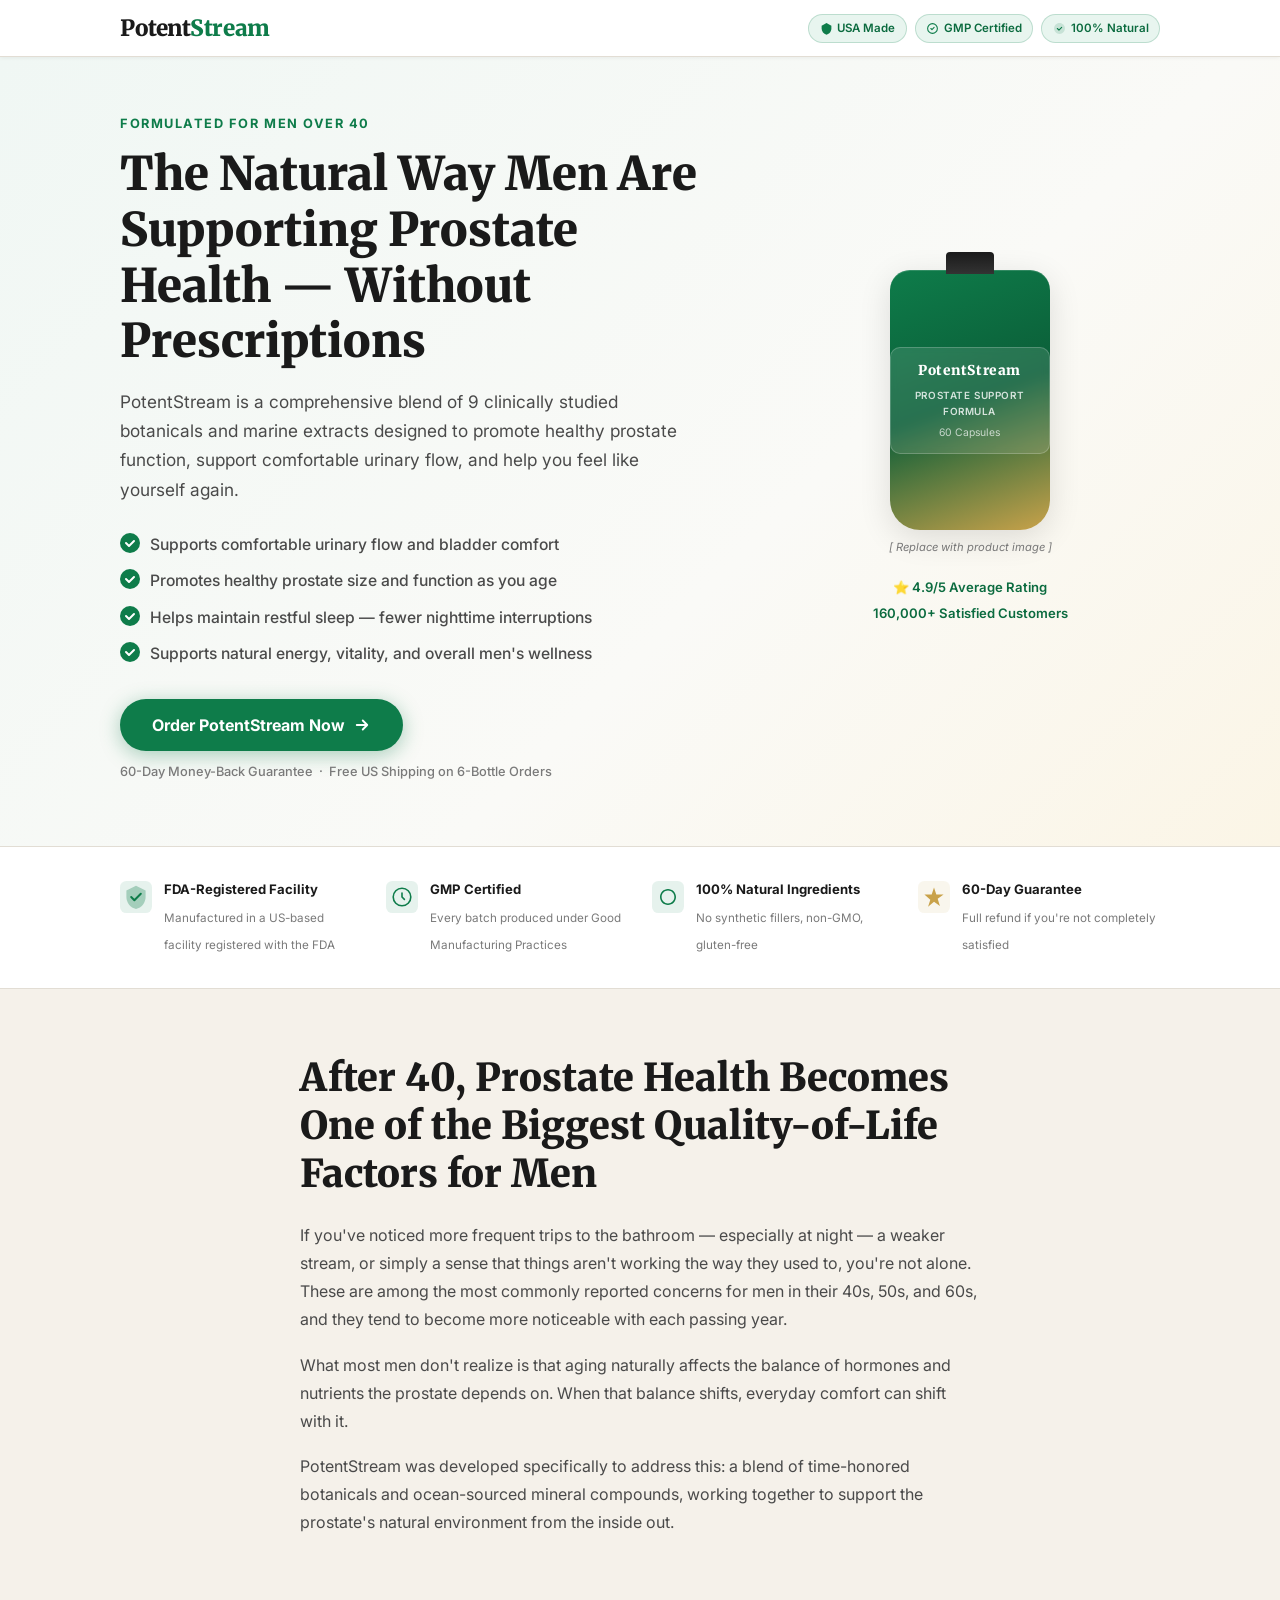
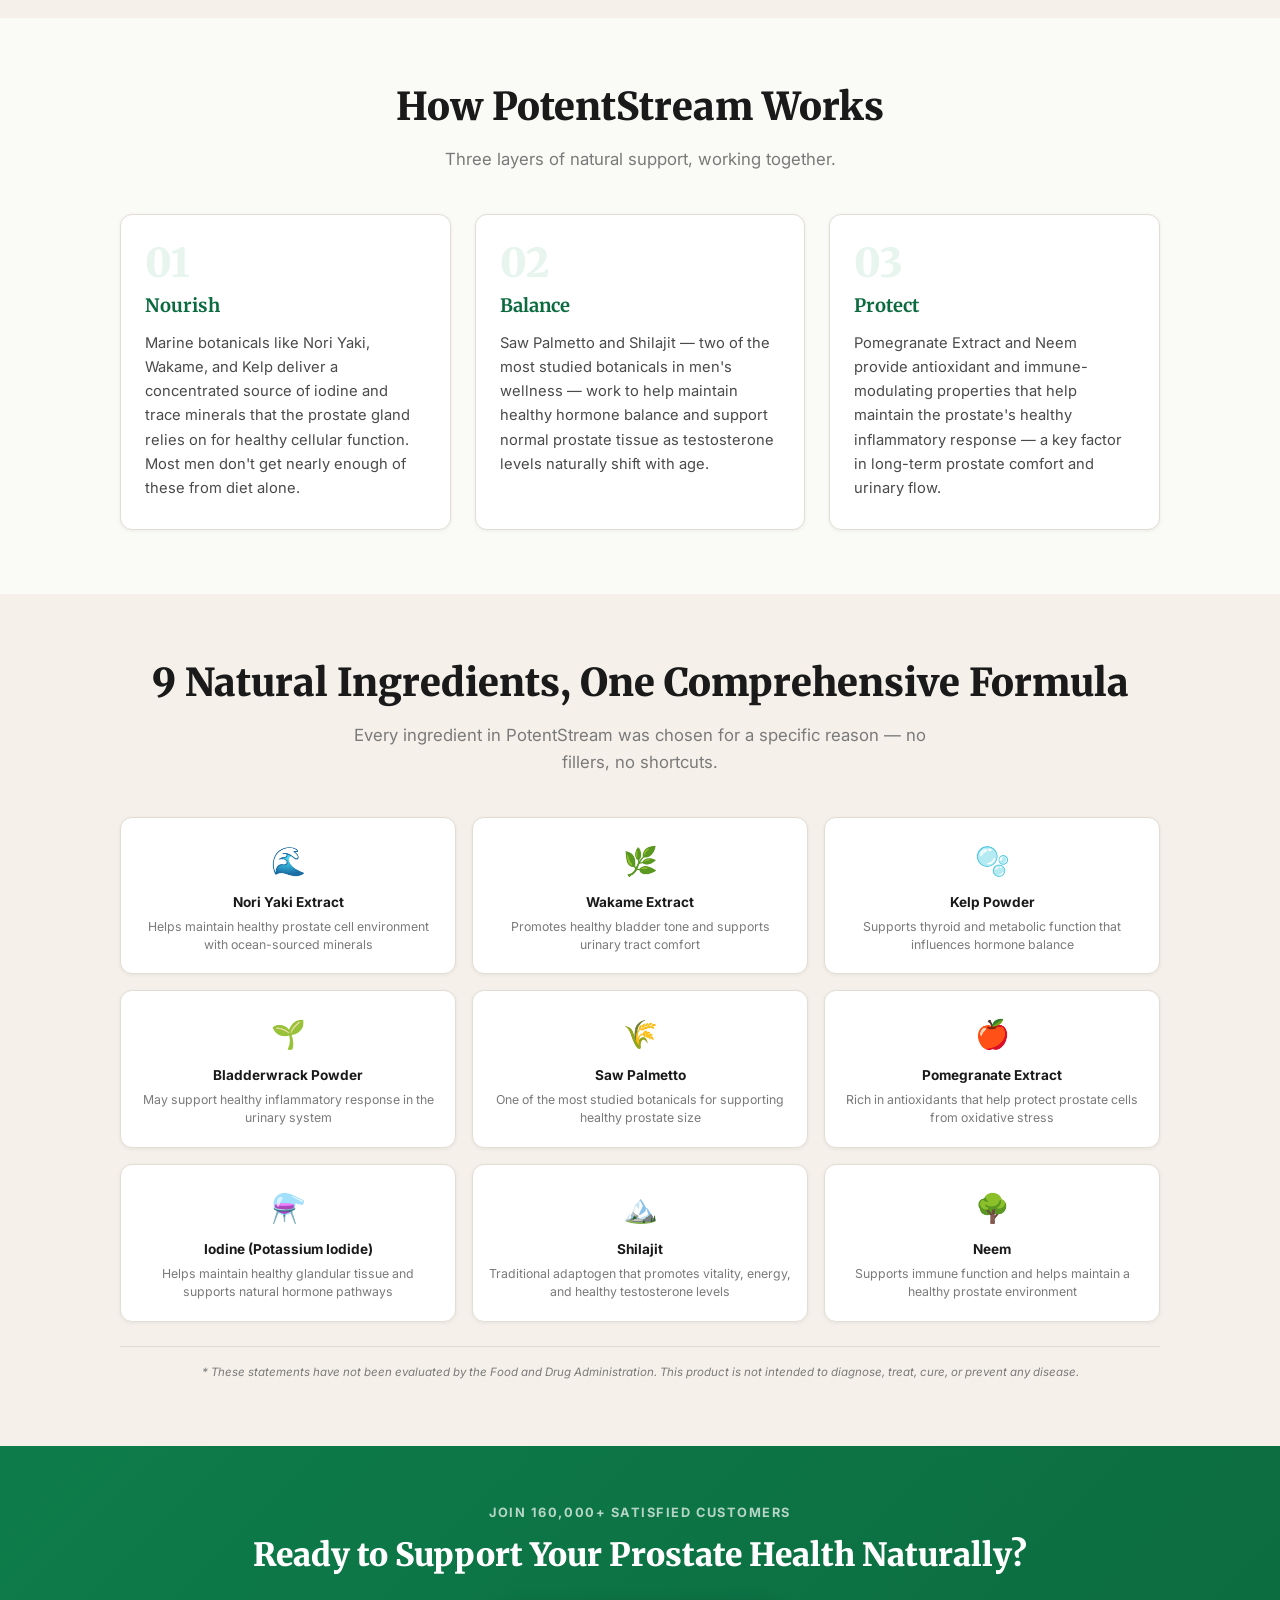
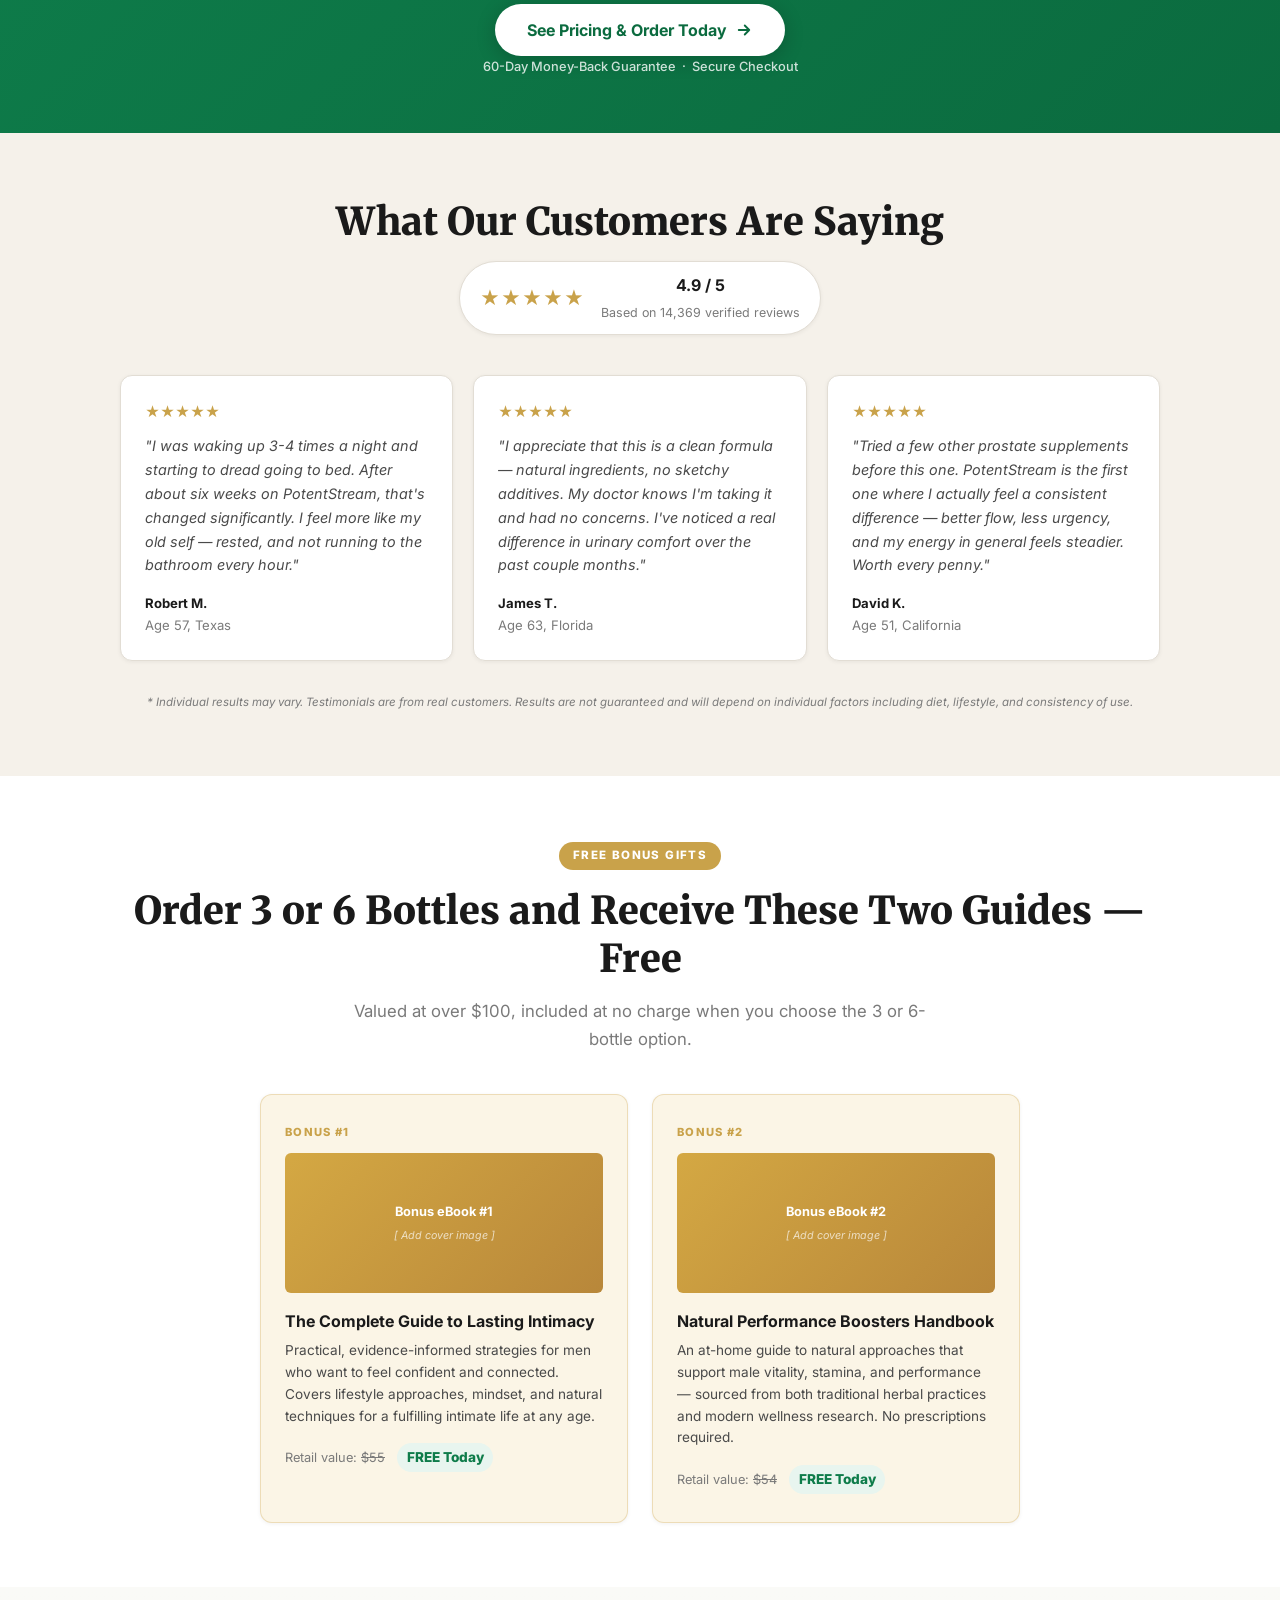
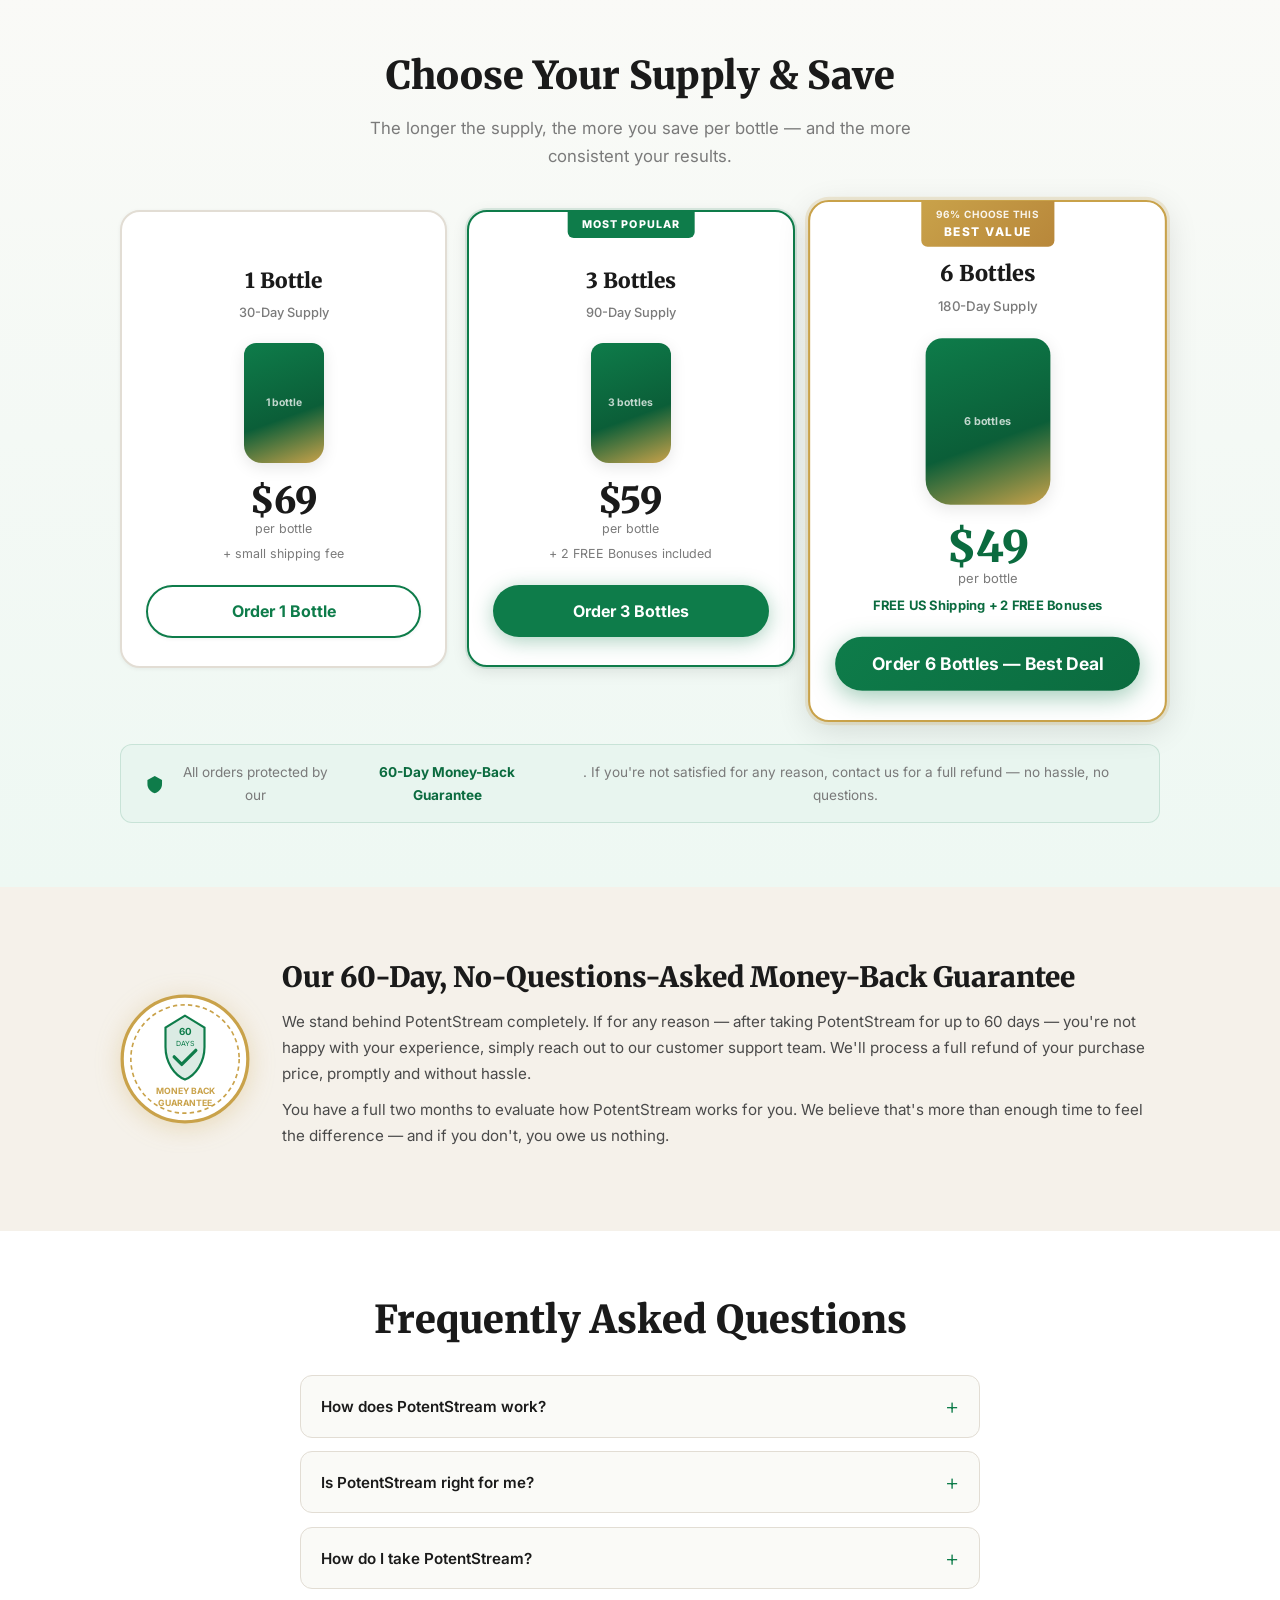
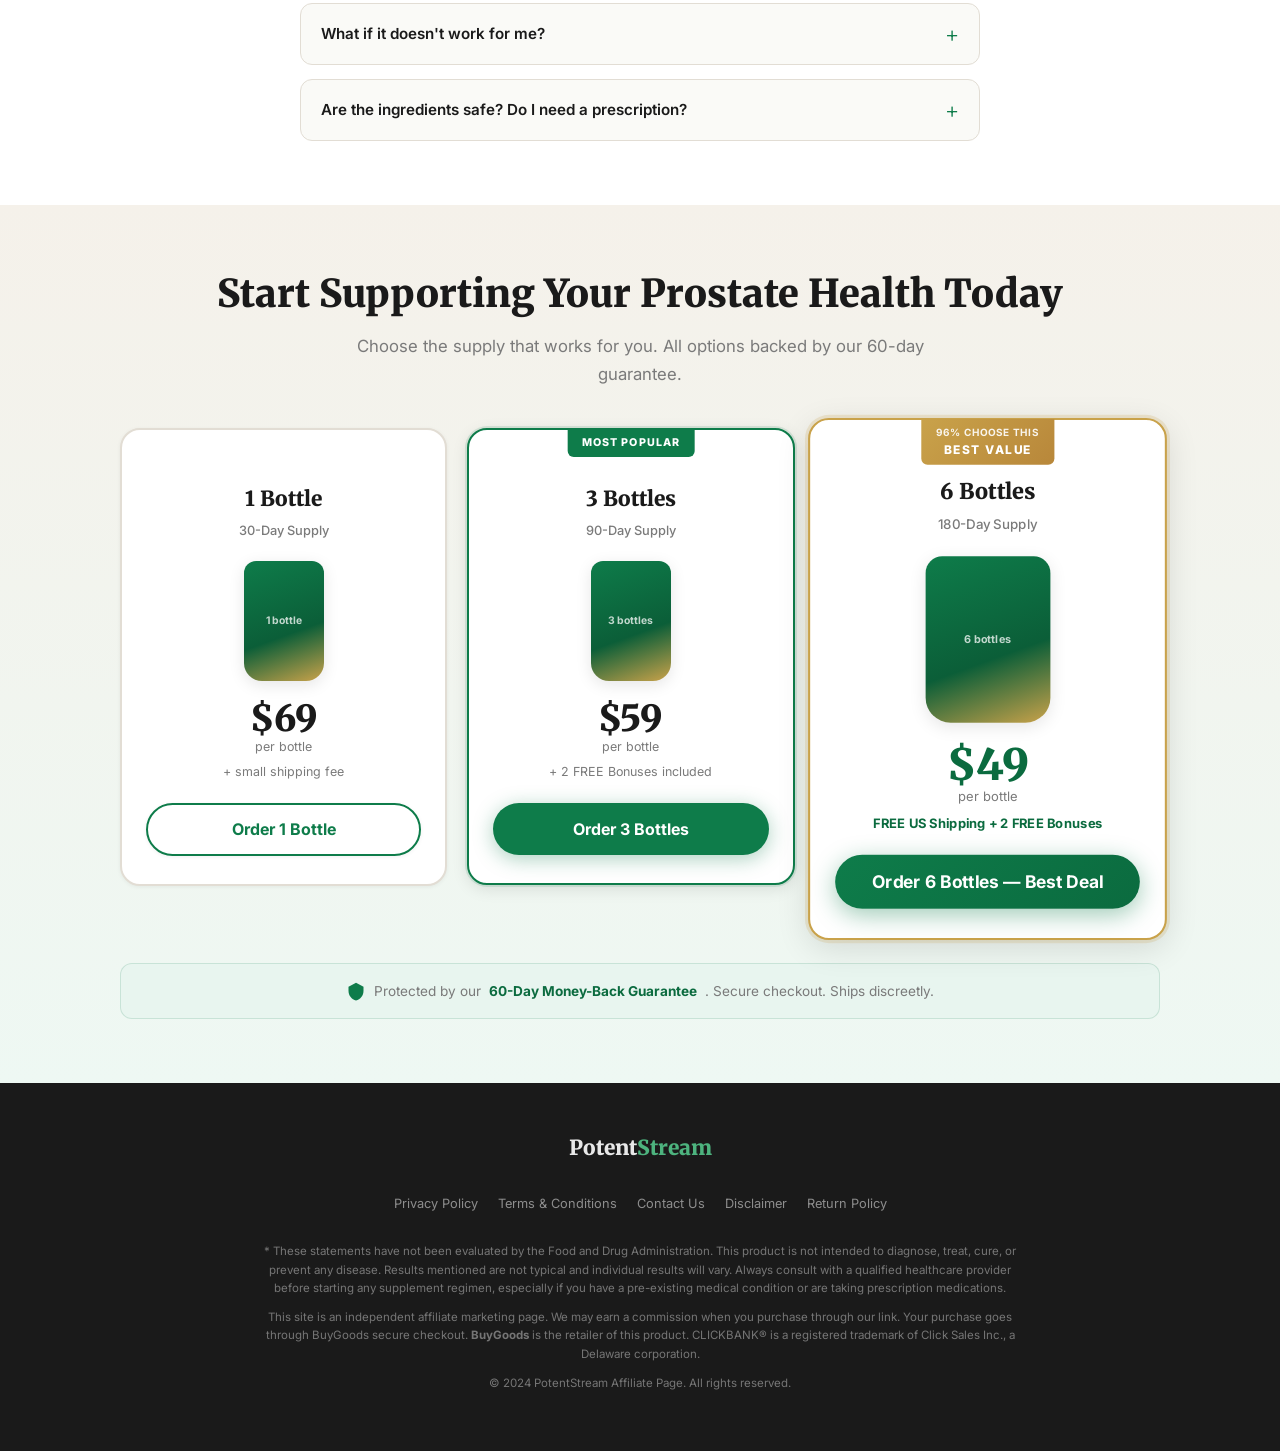
==== index.html @ 9277aee0 "feat: initial sales page potent-stream Sales page for PotentStream (BuyGoods affiliate offer aff_id=" ====
<!DOCTYPE html>
<!--
  Oferta: PotentStream
  Tipo: Página de Vendas
  Rede: BuyGoods
  Tráfego: Google Search Ads
  Ângulo: Wellness/Natural — benefício + prova, tom premium/editorial
  Idioma: EN-US
  Mercado: USA
-->
<html lang="en">
<head>
  <meta charset="UTF-8" />
  <meta name="viewport" content="width=device-width, initial-scale=1.0" />
  <meta name="description" content="PotentStream — A comprehensive blend of 9 natural ingredients formulated to support prostate health and urinary comfort in men over 40." />
  <title>PotentStream | Natural Prostate Support for Men Over 40</title>

  <!-- GTM/GA placeholder -->
  <!-- <script async src="https://www.googletagmanager.com/gtag/js?id=G-XXXXXXXXXX"></script> -->
  <!-- GTM snippet goes here -->

  <link rel="preconnect" href="https://fonts.googleapis.com" />
  <link rel="preconnect" href="https://fonts.gstatic.com" crossorigin />
  <link href="https://fonts.googleapis.com/css2?family=Inter:wght@400;500;600;700&family=Merriweather:ital,wght@0,700;0,900;1,400&display=swap" rel="stylesheet" />
  <link rel="stylesheet" href="style.css" />
</head>
<body>

  <!-- ===================== HEADER ===================== -->
  <header class="site-header" role="banner">
    <div class="container header-inner">
      <div class="logo" aria-label="PotentStream">
        <span class="logo-potent">Potent</span><span class="logo-stream">Stream</span>
      </div>
      <div class="header-badges">
        <span class="badge-pill">
          <svg width="13" height="13" viewBox="0 0 24 24" fill="none" aria-hidden="true"><path d="M12 2L3 7v5c0 5.25 3.75 10.15 9 11.35C17.25 22.15 21 17.25 21 12V7L12 2z" fill="#0E7C4A"/></svg>
          USA Made
        </span>
        <span class="badge-pill">
          <svg width="13" height="13" viewBox="0 0 24 24" fill="none" aria-hidden="true"><path d="M9 12l2 2 4-4M21 12c0 4.97-4.03 9-9 9s-9-4.03-9-9 4.03-9 9-9 9 4.03 9 9z" stroke="#0E7C4A" stroke-width="2" stroke-linecap="round" stroke-linejoin="round"/></svg>
          GMP Certified
        </span>
        <span class="badge-pill">
          <svg width="13" height="13" viewBox="0 0 24 24" fill="none" aria-hidden="true"><path d="M12 22c5.52 0 10-4.48 10-10S17.52 2 12 2 2 6.48 2 12s4.48 10 10 10z" fill="#0E7C4A" opacity=".15"/><path d="M8 12l3 3 5-5" stroke="#0E7C4A" stroke-width="2" stroke-linecap="round" stroke-linejoin="round"/></svg>
          100% Natural
        </span>
      </div>
    </div>
  </header>

  <main>

    <!-- ===================== HERO ===================== -->
    <section class="hero" aria-labelledby="hero-headline">
      <div class="container hero-inner">
        <div class="hero-content">
          <p class="hero-eyebrow">Formulated for men over 40</p>
          <h1 id="hero-headline" class="hero-headline">
            The Natural Way Men Are Supporting Prostate Health &mdash; Without Prescriptions
          </h1>
          <p class="hero-subhead">
            PotentStream is a comprehensive blend of 9 clinically studied botanicals and marine extracts designed to promote healthy prostate function, support comfortable urinary flow, and help you feel like yourself again.
          </p>
          <ul class="hero-bullets" aria-label="Key benefits">
            <li>
              <svg class="check-icon" viewBox="0 0 20 20" fill="none" aria-hidden="true"><circle cx="10" cy="10" r="10" fill="#0E7C4A"/><path d="M6 10l3 3 5-5" stroke="#fff" stroke-width="2" stroke-linecap="round" stroke-linejoin="round"/></svg>
              Supports comfortable urinary flow and bladder comfort
            </li>
            <li>
              <svg class="check-icon" viewBox="0 0 20 20" fill="none" aria-hidden="true"><circle cx="10" cy="10" r="10" fill="#0E7C4A"/><path d="M6 10l3 3 5-5" stroke="#fff" stroke-width="2" stroke-linecap="round" stroke-linejoin="round"/></svg>
              Promotes healthy prostate size and function as you age
            </li>
            <li>
              <svg class="check-icon" viewBox="0 0 20 20" fill="none" aria-hidden="true"><circle cx="10" cy="10" r="10" fill="#0E7C4A"/><path d="M6 10l3 3 5-5" stroke="#fff" stroke-width="2" stroke-linecap="round" stroke-linejoin="round"/></svg>
              Helps maintain restful sleep — fewer nighttime interruptions
            </li>
            <li>
              <svg class="check-icon" viewBox="0 0 20 20" fill="none" aria-hidden="true"><circle cx="10" cy="10" r="10" fill="#0E7C4A"/><path d="M6 10l3 3 5-5" stroke="#fff" stroke-width="2" stroke-linecap="round" stroke-linejoin="round"/></svg>
              Supports natural energy, vitality, and overall men's wellness
            </li>
          </ul>
          <div class="hero-cta-group">
            <button class="btn-primary cta-btn" aria-label="Order PotentStream now">
              Order PotentStream Now
              <svg width="18" height="18" viewBox="0 0 24 24" fill="none" aria-hidden="true"><path d="M5 12h14M13 6l6 6-6 6" stroke="currentColor" stroke-width="2.5" stroke-linecap="round" stroke-linejoin="round"/></svg>
            </button>
            <p class="cta-subtext">60-Day Money-Back Guarantee &nbsp;·&nbsp; Free US Shipping on 6-Bottle Orders</p>
          </div>
        </div>

        <div class="hero-visual" aria-label="PotentStream product bottle">
          <!--
            KARINA: Substitua este placeholder pelo PNG/WebP do frasco oficial do PotentStream.
            Tamanho ideal: 600x700px ou 2:1 ratio portrait. Fundo transparente preferível.
            Elemento: <img src="bottle.png" alt="PotentStream bottle" class="bottle-img" />
          -->
          <div class="bottle-placeholder" aria-hidden="true">
            <div class="bottle-shape">
              <div class="bottle-label">
                <span class="bottle-brand">PotentStream</span>
                <span class="bottle-sub">Prostate Support Formula</span>
                <span class="bottle-count">60 Capsules</span>
              </div>
            </div>
            <p class="placeholder-note">[ Replace with product image ]</p>
          </div>
          <div class="hero-trust-strip">
            <span>&#11088; 4.9/5 Average Rating</span>
            <span>160,000+ Satisfied Customers</span>
          </div>
        </div>
      </div>
    </section>

    <!-- ===================== TRUST BADGES BAR ===================== -->
    <section class="trust-bar" aria-label="Quality certifications">
      <div class="container trust-bar-inner">
        <div class="trust-item">
          <svg width="32" height="32" viewBox="0 0 40 40" fill="none" aria-hidden="true"><rect width="40" height="40" rx="8" fill="#0E7C4A" opacity=".1"/><path d="M20 6L8 12v8c0 7 5 13.5 12 15 7-1.5 12-8 12-15v-8L20 6z" fill="#0E7C4A" opacity=".3"/><path d="M14 20l4 4 8-8" stroke="#0E7C4A" stroke-width="2.5" stroke-linecap="round" stroke-linejoin="round"/></svg>
          <div>
            <strong>FDA-Registered Facility</strong>
            <span>Manufactured in a US-based facility registered with the FDA</span>
          </div>
        </div>
        <div class="trust-item">
          <svg width="32" height="32" viewBox="0 0 40 40" fill="none" aria-hidden="true"><rect width="40" height="40" rx="8" fill="#0E7C4A" opacity=".1"/><circle cx="20" cy="20" r="11" stroke="#0E7C4A" stroke-width="2"/><path d="M20 15v5l3 3" stroke="#0E7C4A" stroke-width="2" stroke-linecap="round"/></svg>
          <div>
            <strong>GMP Certified</strong>
            <span>Every batch produced under Good Manufacturing Practices</span>
          </div>
        </div>
        <div class="trust-item">
          <svg width="32" height="32" viewBox="0 0 40 40" fill="none" aria-hidden="true"><rect width="40" height="40" rx="8" fill="#0E7C4A" opacity=".1"/><path d="M20 10c-5.52 0-10 4.48-10 10s4.48 10 10 10 10-4.48 10-10-4.48-10-10-10zm0 18c-4.41 0-8-3.59-8-8s3.59-8 8-8 8 3.59 8 8-3.59 8-8 8z" fill="#0E7C4A"/></svg>
          <div>
            <strong>100% Natural Ingredients</strong>
            <span>No synthetic fillers, non-GMO, gluten-free</span>
          </div>
        </div>
        <div class="trust-item">
          <svg width="32" height="32" viewBox="0 0 40 40" fill="none" aria-hidden="true"><rect width="40" height="40" rx="8" fill="#C9A24A" opacity=".1"/><path d="M20 8l2.9 8.9H32l-7.4 5.4 2.8 8.9L20 26l-7.4 6.2 2.8-8.9L8 16.9h9.1L20 8z" fill="#C9A24A"/></svg>
          <div>
            <strong>60-Day Guarantee</strong>
            <span>Full refund if you're not completely satisfied</span>
          </div>
        </div>
      </div>
    </section>

    <!-- ===================== PROBLEM / HOOK ===================== -->
    <section class="section-problem section-alt" aria-labelledby="problem-heading">
      <div class="container content-narrow">
        <h2 id="problem-heading" class="section-headline">
          After 40, Prostate Health Becomes<br />One of the Biggest Quality-of-Life Factors for Men
        </h2>
        <p class="section-body">
          If you've noticed more frequent trips to the bathroom — especially at night — a weaker stream, or simply a sense that things aren't working the way they used to, you're not alone. These are among the most commonly reported concerns for men in their 40s, 50s, and 60s, and they tend to become more noticeable with each passing year.
        </p>
        <p class="section-body">
          What most men don't realize is that aging naturally affects the balance of hormones and nutrients the prostate depends on. When that balance shifts, everyday comfort can shift with it.
        </p>
        <p class="section-body">
          PotentStream was developed specifically to address this: a blend of time-honored botanicals and ocean-sourced mineral compounds, working together to support the prostate's natural environment from the inside out.
        </p>
      </div>
    </section>

    <!-- ===================== HOW IT WORKS ===================== -->
    <section class="section-how" aria-labelledby="how-heading">
      <div class="container">
        <h2 id="how-heading" class="section-headline text-center">How PotentStream Works</h2>
        <p class="section-subhead text-center">Three layers of natural support, working together.</p>
        <div class="steps-grid">
          <div class="step-card">
            <div class="step-number" aria-hidden="true">01</div>
            <h3 class="step-title">Nourish</h3>
            <p class="step-body">Marine botanicals like Nori Yaki, Wakame, and Kelp deliver a concentrated source of iodine and trace minerals that the prostate gland relies on for healthy cellular function. Most men don't get nearly enough of these from diet alone.</p>
          </div>
          <div class="step-card">
            <div class="step-number" aria-hidden="true">02</div>
            <h3 class="step-title">Balance</h3>
            <p class="step-body">Saw Palmetto and Shilajit — two of the most studied botanicals in men's wellness — work to help maintain healthy hormone balance and support normal prostate tissue as testosterone levels naturally shift with age.</p>
          </div>
          <div class="step-card">
            <div class="step-number" aria-hidden="true">03</div>
            <h3 class="step-title">Protect</h3>
            <p class="step-body">Pomegranate Extract and Neem provide antioxidant and immune-modulating properties that help maintain the prostate's healthy inflammatory response — a key factor in long-term prostate comfort and urinary flow.</p>
          </div>
        </div>
      </div>
    </section>

    <!-- ===================== INGREDIENTS ===================== -->
    <section class="section-ingredients section-alt" aria-labelledby="ingredients-heading">
      <div class="container">
        <h2 id="ingredients-heading" class="section-headline text-center">9 Natural Ingredients, One Comprehensive Formula</h2>
        <p class="section-subhead text-center">Every ingredient in PotentStream was chosen for a specific reason — no fillers, no shortcuts.</p>
        <div class="ingredients-grid">

          <article class="ingredient-card">
            <div class="ingredient-icon" aria-hidden="true">🌊</div>
            <h3 class="ingredient-name">Nori Yaki Extract</h3>
            <p class="ingredient-benefit">Helps maintain healthy prostate cell environment with ocean-sourced minerals</p>
          </article>

          <article class="ingredient-card">
            <div class="ingredient-icon" aria-hidden="true">🌿</div>
            <h3 class="ingredient-name">Wakame Extract</h3>
            <p class="ingredient-benefit">Promotes healthy bladder tone and supports urinary tract comfort</p>
          </article>

          <article class="ingredient-card">
            <div class="ingredient-icon" aria-hidden="true">🫧</div>
            <h3 class="ingredient-name">Kelp Powder</h3>
            <p class="ingredient-benefit">Supports thyroid and metabolic function that influences hormone balance</p>
          </article>

          <article class="ingredient-card">
            <div class="ingredient-icon" aria-hidden="true">🌱</div>
            <h3 class="ingredient-name">Bladderwrack Powder</h3>
            <p class="ingredient-benefit">May support healthy inflammatory response in the urinary system</p>
          </article>

          <article class="ingredient-card">
            <div class="ingredient-icon" aria-hidden="true">🌾</div>
            <h3 class="ingredient-name">Saw Palmetto</h3>
            <p class="ingredient-benefit">One of the most studied botanicals for supporting healthy prostate size</p>
          </article>

          <article class="ingredient-card">
            <div class="ingredient-icon" aria-hidden="true">🍎</div>
            <h3 class="ingredient-name">Pomegranate Extract</h3>
            <p class="ingredient-benefit">Rich in antioxidants that help protect prostate cells from oxidative stress</p>
          </article>

          <article class="ingredient-card">
            <div class="ingredient-icon" aria-hidden="true">⚗️</div>
            <h3 class="ingredient-name">Iodine (Potassium Iodide)</h3>
            <p class="ingredient-benefit">Helps maintain healthy glandular tissue and supports natural hormone pathways</p>
          </article>

          <article class="ingredient-card">
            <div class="ingredient-icon" aria-hidden="true">🏔️</div>
            <h3 class="ingredient-name">Shilajit</h3>
            <p class="ingredient-benefit">Traditional adaptogen that promotes vitality, energy, and healthy testosterone levels</p>
          </article>

          <article class="ingredient-card">
            <div class="ingredient-icon" aria-hidden="true">🌳</div>
            <h3 class="ingredient-name">Neem</h3>
            <p class="ingredient-benefit">Supports immune function and helps maintain a healthy prostate environment</p>
          </article>

        </div>
        <p class="ingredients-note">
          * These statements have not been evaluated by the Food and Drug Administration. This product is not intended to diagnose, treat, cure, or prevent any disease.
        </p>
      </div>
    </section>

    <!-- ===================== MID-PAGE CTA ===================== -->
    <section class="section-midcta" aria-label="Order section">
      <div class="container text-center">
        <p class="midcta-eyebrow">Join 160,000+ satisfied customers</p>
        <h2 class="midcta-headline">Ready to Support Your Prostate Health Naturally?</h2>
        <button class="btn-primary cta-btn" aria-label="See pricing options">
          See Pricing &amp; Order Today
          <svg width="18" height="18" viewBox="0 0 24 24" fill="none" aria-hidden="true"><path d="M5 12h14M13 6l6 6-6 6" stroke="currentColor" stroke-width="2.5" stroke-linecap="round" stroke-linejoin="round"/></svg>
        </button>
        <p class="cta-subtext" style="color: rgba(255,255,255,0.8);">60-Day Money-Back Guarantee &nbsp;·&nbsp; Secure Checkout</p>
      </div>
    </section>

    <!-- ===================== SOCIAL PROOF ===================== -->
    <section class="section-proof section-alt" aria-labelledby="proof-heading">
      <div class="container">
        <div class="proof-header">
          <h2 id="proof-heading" class="section-headline text-center">What Our Customers Are Saying</h2>
          <div class="review-summary" aria-label="14,369 reviews, 4.9 out of 5 stars">
            <div class="stars" aria-hidden="true">&#9733;&#9733;&#9733;&#9733;&#9733;</div>
            <div class="review-numbers">
              <strong>4.9 / 5</strong>
              <span>Based on 14,369 verified reviews</span>
            </div>
          </div>
        </div>

        <div class="testimonials-grid">
          <blockquote class="testimonial-card">
            <div class="testimonial-stars" aria-label="5 stars" aria-hidden="true">&#9733;&#9733;&#9733;&#9733;&#9733;</div>
            <p class="testimonial-text">"I was waking up 3-4 times a night and starting to dread going to bed. After about six weeks on PotentStream, that's changed significantly. I feel more like my old self — rested, and not running to the bathroom every hour."</p>
            <footer class="testimonial-author">
              <strong>Robert M.</strong>
              <span>Age 57, Texas</span>
            </footer>
          </blockquote>

          <blockquote class="testimonial-card">
            <div class="testimonial-stars" aria-label="5 stars" aria-hidden="true">&#9733;&#9733;&#9733;&#9733;&#9733;</div>
            <p class="testimonial-text">"I appreciate that this is a clean formula — natural ingredients, no sketchy additives. My doctor knows I'm taking it and had no concerns. I've noticed a real difference in urinary comfort over the past couple months."</p>
            <footer class="testimonial-author">
              <strong>James T.</strong>
              <span>Age 63, Florida</span>
            </footer>
          </blockquote>

          <blockquote class="testimonial-card">
            <div class="testimonial-stars" aria-label="5 stars" aria-hidden="true">&#9733;&#9733;&#9733;&#9733;&#9733;</div>
            <p class="testimonial-text">"Tried a few other prostate supplements before this one. PotentStream is the first one where I actually feel a consistent difference — better flow, less urgency, and my energy in general feels steadier. Worth every penny."</p>
            <footer class="testimonial-author">
              <strong>David K.</strong>
              <span>Age 51, California</span>
            </footer>
          </blockquote>
        </div>

        <p class="testimonial-disclaimer">* Individual results may vary. Testimonials are from real customers. Results are not guaranteed and will depend on individual factors including diet, lifestyle, and consistency of use.</p>
      </div>
    </section>

    <!-- ===================== BONUSES ===================== -->
    <section class="section-bonuses" aria-labelledby="bonuses-heading">
      <div class="container">
        <div class="bonuses-badge" aria-hidden="true">FREE BONUS GIFTS</div>
        <h2 id="bonuses-heading" class="section-headline text-center">Order 3 or 6 Bottles and Receive These Two Guides — Free</h2>
        <p class="section-subhead text-center">Valued at over $100, included at no charge when you choose the 3 or 6-bottle option.</p>
        <div class="bonuses-grid">
          <div class="bonus-card">
            <div class="bonus-number" aria-hidden="true">BONUS #1</div>
            <!--
              KARINA: Substitua pelo cover real do bonus 1.
              <img src="bonus1-cover.png" alt="The Complete Guide to Lasting Intimacy book cover" class="bonus-cover" />
            -->
            <div class="bonus-cover-placeholder" aria-hidden="true">
              <span>Bonus eBook #1</span>
              <small>[ Add cover image ]</small>
            </div>
            <h3 class="bonus-title">The Complete Guide to Lasting Intimacy</h3>
            <p class="bonus-desc">Practical, evidence-informed strategies for men who want to feel confident and connected. Covers lifestyle approaches, mindset, and natural techniques for a fulfilling intimate life at any age.</p>
            <div class="bonus-value">
              <span class="bonus-retail">Retail value: <s>$55</s></span>
              <span class="bonus-free">FREE Today</span>
            </div>
          </div>
          <div class="bonus-card">
            <div class="bonus-number" aria-hidden="true">BONUS #2</div>
            <!--
              KARINA: Substitua pelo cover real do bonus 2.
              <img src="bonus2-cover.png" alt="Natural Performance Boosters Handbook book cover" class="bonus-cover" />
            -->
            <div class="bonus-cover-placeholder" aria-hidden="true">
              <span>Bonus eBook #2</span>
              <small>[ Add cover image ]</small>
            </div>
            <h3 class="bonus-title">Natural Performance Boosters Handbook</h3>
            <p class="bonus-desc">An at-home guide to natural approaches that support male vitality, stamina, and performance — sourced from both traditional herbal practices and modern wellness research. No prescriptions required.</p>
            <div class="bonus-value">
              <span class="bonus-retail">Retail value: <s>$54</s></span>
              <span class="bonus-free">FREE Today</span>
            </div>
          </div>
        </div>
      </div>
    </section>

    <!-- ===================== PRICING ===================== -->
    <section class="section-pricing" id="pricing" aria-labelledby="pricing-heading">
      <div class="container">
        <h2 id="pricing-heading" class="section-headline text-center">Choose Your Supply &amp; Save</h2>
        <p class="section-subhead text-center">The longer the supply, the more you save per bottle — and the more consistent your results.</p>

        <div class="pricing-grid">

          <!-- 1 Bottle -->
          <div class="pricing-card">
            <div class="pricing-supply">1 Bottle</div>
            <div class="pricing-days">30-Day Supply</div>
            <div class="pricing-visual">
              <!--
                KARINA: Substitua pelo PNG do frasco.
                <img src="bottle-1.png" alt="One bottle of PotentStream" class="pricing-bottle-img" />
              -->
              <div class="pricing-bottle-placeholder" aria-hidden="true">
                <span>1 bottle</span>
              </div>
            </div>
            <div class="pricing-amount">
              <span class="price-each">$69</span>
              <span class="price-label">per bottle</span>
            </div>
            <p class="price-note">+ small shipping fee</p>
            <button class="btn-secondary cta-btn" aria-label="Order 1 bottle of PotentStream for $69">Order 1 Bottle</button>
          </div>

          <!-- 3 Bottles — MOST POPULAR -->
          <div class="pricing-card pricing-popular">
            <div class="popular-badge" aria-label="Most popular option">MOST POPULAR</div>
            <div class="pricing-supply">3 Bottles</div>
            <div class="pricing-days">90-Day Supply</div>
            <div class="pricing-visual">
              <!--
                KARINA: Substitua pelo PNG de 3 frascos.
                <img src="bottle-3.png" alt="Three bottles of PotentStream" class="pricing-bottle-img" />
              -->
              <div class="pricing-bottle-placeholder" aria-hidden="true">
                <span>3 bottles</span>
              </div>
            </div>
            <div class="pricing-amount">
              <span class="price-each">$59</span>
              <span class="price-label">per bottle</span>
            </div>
            <p class="price-note">+ 2 FREE Bonuses included</p>
            <button class="btn-primary cta-btn" aria-label="Order 3 bottles of PotentStream at $59 each">Order 3 Bottles</button>
          </div>

          <!-- 6 Bottles — BEST VALUE -->
          <div class="pricing-card pricing-best">
            <div class="best-badge" aria-label="Best value option, 96% of customers choose this">
              <span class="best-badge-top">96% CHOOSE THIS</span>
              <span class="best-badge-main">BEST VALUE</span>
            </div>
            <div class="pricing-supply">6 Bottles</div>
            <div class="pricing-days">180-Day Supply</div>
            <div class="pricing-visual">
              <!--
                KARINA: Substitua pelo PNG de 6 frascos.
                <img src="bottle-6.png" alt="Six bottles of PotentStream" class="pricing-bottle-img" />
              -->
              <div class="pricing-bottle-placeholder pricing-bottle-lg" aria-hidden="true">
                <span>6 bottles</span>
              </div>
            </div>
            <div class="pricing-amount">
              <span class="price-each">$49</span>
              <span class="price-label">per bottle</span>
            </div>
            <p class="price-note price-note-highlight">FREE US Shipping + 2 FREE Bonuses</p>
            <button class="btn-primary btn-best cta-btn" aria-label="Order 6 bottles of PotentStream at $49 each, best value with free shipping">Order 6 Bottles — Best Deal</button>
          </div>

        </div>

        <div class="pricing-guarantee-note">
          <svg width="20" height="20" viewBox="0 0 24 24" fill="none" aria-hidden="true"><path d="M12 2L3 7v5c0 5.25 3.75 10.15 9 11.35C17.25 22.15 21 17.25 21 12V7L12 2z" fill="#0E7C4A"/></svg>
          All orders protected by our <strong>60-Day Money-Back Guarantee</strong>. If you're not satisfied for any reason, contact us for a full refund — no hassle, no questions.
        </div>

      </div>
    </section>

    <!-- ===================== GUARANTEE ===================== -->
    <section class="section-guarantee section-alt" aria-labelledby="guarantee-heading">
      <div class="container guarantee-inner">
        <div class="guarantee-seal" aria-hidden="true">
          <svg viewBox="0 0 120 120" fill="none" xmlns="http://www.w3.org/2000/svg" aria-hidden="true" focusable="false">
            <circle cx="60" cy="60" r="58" stroke="#C9A24A" stroke-width="3" fill="white"/>
            <circle cx="60" cy="60" r="50" stroke="#C9A24A" stroke-width="1.5" stroke-dasharray="4 3" fill="none"/>
            <path d="M60 20L42 31v18c0 14 8 26 18 30 10-4 18-16 18-30V31L60 20z" fill="#0E7C4A" opacity=".15"/>
            <path d="M60 20L42 31v18c0 14 8 26 18 30 10-4 18-16 18-30V31L60 20z" stroke="#0E7C4A" stroke-width="2" fill="none"/>
            <path d="M50 58l7 7 13-13" stroke="#0E7C4A" stroke-width="3" stroke-linecap="round" stroke-linejoin="round"/>
            <text x="60" y="92" text-anchor="middle" font-family="Inter,sans-serif" font-size="8" font-weight="700" fill="#C9A24A">MONEY BACK</text>
            <text x="60" y="103" text-anchor="middle" font-family="Inter,sans-serif" font-size="8" font-weight="700" fill="#C9A24A">GUARANTEE</text>
            <text x="60" y="38" text-anchor="middle" font-family="Inter,sans-serif" font-size="9" font-weight="700" fill="#0E7C4A">60</text>
            <text x="60" y="48" text-anchor="middle" font-family="Inter,sans-serif" font-size="6.5" fill="#0E7C4A">DAYS</text>
          </svg>
        </div>
        <div class="guarantee-content">
          <h2 id="guarantee-heading" class="guarantee-headline">Our 60-Day, No-Questions-Asked Money-Back Guarantee</h2>
          <p class="guarantee-body">
            We stand behind PotentStream completely. If for any reason — after taking PotentStream for up to 60 days — you're not happy with your experience, simply reach out to our customer support team. We'll process a full refund of your purchase price, promptly and without hassle.
          </p>
          <p class="guarantee-body">
            You have a full two months to evaluate how PotentStream works for you. We believe that's more than enough time to feel the difference — and if you don't, you owe us nothing.
          </p>
        </div>
      </div>
    </section>

    <!-- ===================== FAQ ===================== -->
    <section class="section-faq" aria-labelledby="faq-heading">
      <div class="container content-narrow">
        <h2 id="faq-heading" class="section-headline text-center">Frequently Asked Questions</h2>

        <div class="faq-list" role="list">

          <details class="faq-item" role="listitem">
            <summary class="faq-question">How does PotentStream work?</summary>
            <div class="faq-answer">
              <p>PotentStream is formulated around a combination of marine botanicals, traditional herbs, and mineral compounds that work synergistically to support the prostate gland's natural environment. The marine extracts (Nori Yaki, Wakame, Kelp, Bladderwrack) provide iodine and trace minerals essential to glandular health. Botanicals like Saw Palmetto and Shilajit support healthy hormone balance. Antioxidant-rich Pomegranate Extract and Neem help maintain a healthy cellular environment in the prostate. Together, they address multiple aspects of men's urinary and prostate wellness in a single daily supplement.</p>
            </div>
          </details>

          <details class="faq-item" role="listitem">
            <summary class="faq-question">Is PotentStream right for me?</summary>
            <div class="faq-answer">
              <p>PotentStream is designed for adult men, particularly those 40 and older, who want to be proactive about supporting their prostate and urinary health with natural ingredients. If you have a pre-existing medical condition or are taking prescription medications, we recommend consulting your healthcare provider before starting any new supplement. This product is not intended for use by women or individuals under 18.</p>
            </div>
          </details>

          <details class="faq-item" role="listitem">
            <summary class="faq-question">How do I take PotentStream?</summary>
            <div class="faq-answer">
              <p>The recommended serving is one dropperful (approximately 1 mL) taken once daily. You can take it directly under the tongue or mixed into water or juice. For best results, take it consistently each day and give the formula time to work — most customers report noticing meaningful changes after 4–8 weeks of consistent use. As with any supplement, individual responses vary.</p>
            </div>
          </details>

          <details class="faq-item" role="listitem">
            <summary class="faq-question">What if it doesn't work for me?</summary>
            <div class="faq-answer">
              <p>Every purchase of PotentStream comes with our 60-Day Money-Back Guarantee. If you're not satisfied with your results for any reason within 60 days of your purchase, simply contact our customer support team. We'll issue a full refund of your purchase price — no questions asked, no complicated process. We're confident in the quality of our formula, and we want you to feel the same confidence when you order.</p>
            </div>
          </details>

          <details class="faq-item" role="listitem">
            <summary class="faq-question">Are the ingredients safe? Do I need a prescription?</summary>
            <div class="faq-answer">
              <p>PotentStream contains 100% natural ingredients with no synthetic compounds or artificial additives. It is manufactured in an FDA-registered, GMP-certified facility in the United States, following strict quality control standards. No prescription is required — PotentStream is available as a dietary supplement. While all ingredients are generally regarded as safe, we always recommend speaking with your doctor if you have specific health concerns or are currently taking other medications.</p>
            </div>
          </details>

        </div>
      </div>
    </section>

    <!-- ===================== FINAL CTA / PRICING REPEAT ===================== -->
    <section class="section-pricing section-pricing-final" id="order" aria-labelledby="final-cta-heading">
      <div class="container">
        <h2 id="final-cta-heading" class="section-headline text-center">Start Supporting Your Prostate Health Today</h2>
        <p class="section-subhead text-center">Choose the supply that works for you. All options backed by our 60-day guarantee.</p>

        <div class="pricing-grid">

          <div class="pricing-card">
            <div class="pricing-supply">1 Bottle</div>
            <div class="pricing-days">30-Day Supply</div>
            <div class="pricing-visual">
              <div class="pricing-bottle-placeholder" aria-hidden="true">
                <span>1 bottle</span>
              </div>
            </div>
            <div class="pricing-amount">
              <span class="price-each">$69</span>
              <span class="price-label">per bottle</span>
            </div>
            <p class="price-note">+ small shipping fee</p>
            <button class="btn-secondary cta-btn" aria-label="Order 1 bottle of PotentStream for $69">Order 1 Bottle</button>
          </div>

          <div class="pricing-card pricing-popular">
            <div class="popular-badge" aria-label="Most popular option">MOST POPULAR</div>
            <div class="pricing-supply">3 Bottles</div>
            <div class="pricing-days">90-Day Supply</div>
            <div class="pricing-visual">
              <div class="pricing-bottle-placeholder" aria-hidden="true">
                <span>3 bottles</span>
              </div>
            </div>
            <div class="pricing-amount">
              <span class="price-each">$59</span>
              <span class="price-label">per bottle</span>
            </div>
            <p class="price-note">+ 2 FREE Bonuses included</p>
            <button class="btn-primary cta-btn" aria-label="Order 3 bottles of PotentStream at $59 each">Order 3 Bottles</button>
          </div>

          <div class="pricing-card pricing-best">
            <div class="best-badge" aria-label="Best value option">
              <span class="best-badge-top">96% CHOOSE THIS</span>
              <span class="best-badge-main">BEST VALUE</span>
            </div>
            <div class="pricing-supply">6 Bottles</div>
            <div class="pricing-days">180-Day Supply</div>
            <div class="pricing-visual">
              <div class="pricing-bottle-placeholder pricing-bottle-lg" aria-hidden="true">
                <span>6 bottles</span>
              </div>
            </div>
            <div class="pricing-amount">
              <span class="price-each">$49</span>
              <span class="price-label">per bottle</span>
            </div>
            <p class="price-note price-note-highlight">FREE US Shipping + 2 FREE Bonuses</p>
            <button class="btn-primary btn-best cta-btn" aria-label="Order 6 bottles of PotentStream at $49 each">Order 6 Bottles — Best Deal</button>
          </div>

        </div>

        <div class="pricing-guarantee-note">
          <svg width="20" height="20" viewBox="0 0 24 24" fill="none" aria-hidden="true"><path d="M12 2L3 7v5c0 5.25 3.75 10.15 9 11.35C17.25 22.15 21 17.25 21 12V7L12 2z" fill="#0E7C4A"/></svg>
          Protected by our <strong>60-Day Money-Back Guarantee</strong>. Secure checkout. Ships discreetly.
        </div>

      </div>
    </section>

  </main>

  <!-- ===================== FOOTER ===================== -->
  <footer class="site-footer" role="contentinfo">
    <div class="container footer-inner">

      <div class="footer-logo" aria-label="PotentStream">
        <span class="logo-potent">Potent</span><span class="logo-stream">Stream</span>
      </div>

      <nav class="footer-links" aria-label="Legal and support links">
        <a href="#" rel="noopener">Privacy Policy</a>
        <a href="#" rel="noopener">Terms &amp; Conditions</a>
        <a href="#" rel="noopener">Contact Us</a>
        <a href="#" rel="noopener">Disclaimer</a>
        <a href="#" rel="noopener">Return Policy</a>
      </nav>

      <div class="footer-disclaimer">
        <p>* These statements have not been evaluated by the Food and Drug Administration. This product is not intended to diagnose, treat, cure, or prevent any disease. Results mentioned are not typical and individual results will vary. Always consult with a qualified healthcare provider before starting any supplement regimen, especially if you have a pre-existing medical condition or are taking prescription medications.</p>
        <p>This site is an independent affiliate marketing page. We may earn a commission when you purchase through our link. Your purchase goes through BuyGoods secure checkout. <strong>BuyGoods</strong> is the retailer of this product. CLICKBANK&reg; is a registered trademark of Click Sales Inc., a Delaware corporation.</p>
        <p class="footer-copyright">&copy; 2024 PotentStream Affiliate Page. All rights reserved.</p>
      </div>

    </div>
  </footer>

  <script src="script.js"></script>
</body>
</html>
---- style.css ----
/*
  PotentStream — Sales Page Styles
  Offer: PotentStream (BuyGoods)
  Traffic: Google Search Ads
  Language: EN-US
  Design: Premium Wellness / Natural — Emerald + Gold palette
  Mobile-first, no external dependencies beyond Google Fonts
*/

/* ============================================================
   DESIGN TOKENS
   ============================================================ */
:root {
  --color-primary:       #0E7C4A;
  --color-primary-dark:  #0B6B3F;
  --color-primary-light: #E8F5EF;
  --color-gold:          #C9A24A;
  --color-gold-light:    #FBF5E6;
  --color-bg:            #FAFAF7;
  --color-bg-alt:        #F5F1EA;
  --color-text-heading:  #1A1A1A;
  --color-text-body:     #4A4A4A;
  --color-text-muted:    #7A7A7A;
  --color-border:        #E2DDD4;
  --color-white:         #FFFFFF;

  --font-body:      'Inter', -apple-system, BlinkMacSystemFont, 'Segoe UI', sans-serif;
  --font-heading:   'Merriweather', Georgia, 'Times New Roman', serif;

  --radius-sm:   6px;
  --radius-md:   12px;
  --radius-lg:   20px;
  --radius-pill: 999px;

  --shadow-sm:  0 1px 4px rgba(0,0,0,0.06);
  --shadow-md:  0 4px 16px rgba(0,0,0,0.10);
  --shadow-lg:  0 8px 32px rgba(0,0,0,0.12);
  --shadow-cta: 0 4px 20px rgba(14,124,74,0.35);

  --transition: 0.2s ease;

  --container-max: 1080px;
  --container-narrow: 720px;
}

/* ============================================================
   RESET & BASE
   ============================================================ */
*, *::before, *::after {
  box-sizing: border-box;
  margin: 0;
  padding: 0;
}

html {
  scroll-behavior: smooth;
  font-size: 16px;
  -webkit-text-size-adjust: 100%;
}

body {
  font-family: var(--font-body);
  color: var(--color-text-body);
  background-color: var(--color-bg);
  line-height: 1.65;
  -webkit-font-smoothing: antialiased;
}

img {
  max-width: 100%;
  height: auto;
  display: block;
}

a {
  color: var(--color-primary);
  text-decoration: underline;
}

a:hover {
  color: var(--color-primary-dark);
}

s {
  color: var(--color-text-muted);
}

details summary {
  list-style: none;
}

details summary::-webkit-details-marker {
  display: none;
}

/* ============================================================
   LAYOUT UTILITIES
   ============================================================ */
.container {
  width: 100%;
  max-width: var(--container-max);
  margin-inline: auto;
  padding-inline: 1.25rem;
}

.content-narrow {
  max-width: var(--container-narrow);
  margin-inline: auto;
}

.text-center { text-align: center; }

/* ============================================================
   TYPOGRAPHY
   ============================================================ */
.section-headline {
  font-family: var(--font-heading);
  font-size: clamp(1.6rem, 4vw, 2.4rem);
  font-weight: 900;
  color: var(--color-text-heading);
  line-height: 1.25;
  margin-bottom: 1rem;
}

.section-subhead {
  font-size: 1.05rem;
  color: var(--color-text-muted);
  margin-bottom: 2.5rem;
  max-width: 600px;
  margin-inline: auto;
}

.section-body {
  font-size: 1rem;
  color: var(--color-text-body);
  line-height: 1.75;
  margin-bottom: 1.1rem;
}

/* ============================================================
   SECTION SPACING & ALTERNATING BG
   ============================================================ */
section {
  padding-block: 4rem;
}

.section-alt {
  background-color: var(--color-bg-alt);
}

/* ============================================================
   BUTTONS
   ============================================================ */
.btn-primary,
.btn-secondary {
  display: inline-flex;
  align-items: center;
  justify-content: center;
  gap: 0.5rem;
  padding: 0.9rem 2rem;
  border-radius: var(--radius-pill);
  font-family: var(--font-body);
  font-size: 1rem;
  font-weight: 700;
  cursor: pointer;
  border: none;
  text-decoration: none;
  min-height: 52px;
  transition: transform var(--transition), box-shadow var(--transition), background-color var(--transition);
  white-space: nowrap;
}

.btn-primary {
  background-color: var(--color-primary);
  color: var(--color-white);
  box-shadow: var(--shadow-cta);
}

.btn-primary:hover,
.btn-primary:focus-visible {
  background-color: var(--color-primary-dark);
  transform: translateY(-2px);
  box-shadow: 0 6px 24px rgba(14,124,74,0.45);
  outline: 3px solid var(--color-primary-light);
}

.btn-primary:active {
  transform: translateY(0);
}

.btn-secondary {
  background-color: var(--color-white);
  color: var(--color-primary);
  border: 2px solid var(--color-primary);
  box-shadow: var(--shadow-sm);
}

.btn-secondary:hover,
.btn-secondary:focus-visible {
  background-color: var(--color-primary-light);
  transform: translateY(-2px);
  outline: 3px solid var(--color-primary-light);
}

.btn-best {
  background: linear-gradient(135deg, var(--color-primary) 0%, var(--color-primary-dark) 100%);
  font-size: 1.05rem;
  padding: 1rem 2.2rem;
  box-shadow: 0 6px 24px rgba(14,124,74,0.40);
}

.btn-best:hover,
.btn-best:focus-visible {
  box-shadow: 0 8px 32px rgba(14,124,74,0.50);
  transform: translateY(-3px);
}

/* ============================================================
   HEADER
   ============================================================ */
.site-header {
  background-color: var(--color-white);
  border-bottom: 1px solid var(--color-border);
  position: sticky;
  top: 0;
  z-index: 100;
  box-shadow: var(--shadow-sm);
}

.header-inner {
  display: flex;
  align-items: center;
  justify-content: space-between;
  padding-block: 0.85rem;
  gap: 1rem;
  flex-wrap: wrap;
}

.logo {
  font-family: var(--font-heading);
  font-size: 1.4rem;
  font-weight: 900;
  letter-spacing: -0.02em;
  text-decoration: none;
  line-height: 1;
}

.logo-potent {
  color: var(--color-text-heading);
}

.logo-stream {
  color: var(--color-primary);
}

.header-badges {
  display: flex;
  gap: 0.5rem;
  flex-wrap: wrap;
}

.badge-pill {
  display: inline-flex;
  align-items: center;
  gap: 0.3rem;
  font-size: 0.72rem;
  font-weight: 600;
  color: var(--color-primary-dark);
  background-color: var(--color-primary-light);
  border: 1px solid rgba(14,124,74,0.2);
  border-radius: var(--radius-pill);
  padding: 0.25rem 0.65rem;
}

/* ============================================================
   HERO
   ============================================================ */
.hero {
  background: linear-gradient(135deg, #F0F7F4 0%, var(--color-bg) 60%, var(--color-gold-light) 100%);
  padding-block: 3.5rem 4rem;
}

.hero-inner {
  display: grid;
  grid-template-columns: 1fr;
  gap: 3rem;
  align-items: center;
}

@media (min-width: 768px) {
  .hero-inner {
    grid-template-columns: 1fr 380px;
    gap: 4rem;
  }
}

.hero-eyebrow {
  font-size: 0.8rem;
  font-weight: 700;
  text-transform: uppercase;
  letter-spacing: 0.12em;
  color: var(--color-primary);
  margin-bottom: 0.75rem;
}

.hero-headline {
  font-family: var(--font-heading);
  font-size: clamp(1.9rem, 5vw, 2.9rem);
  font-weight: 900;
  color: var(--color-text-heading);
  line-height: 1.2;
  margin-bottom: 1.1rem;
}

.hero-subhead {
  font-size: 1.08rem;
  color: var(--color-text-body);
  line-height: 1.7;
  margin-bottom: 1.75rem;
  max-width: 560px;
}

.hero-bullets {
  list-style: none;
  display: flex;
  flex-direction: column;
  gap: 0.65rem;
  margin-bottom: 2rem;
}

.hero-bullets li {
  display: flex;
  align-items: flex-start;
  gap: 0.6rem;
  font-size: 0.98rem;
  color: var(--color-text-body);
  font-weight: 500;
}

.check-icon {
  width: 20px;
  height: 20px;
  flex-shrink: 0;
  margin-top: 1px;
}

.hero-cta-group {
  display: flex;
  flex-direction: column;
  align-items: flex-start;
  gap: 0.65rem;
}

.cta-subtext {
  font-size: 0.8rem;
  color: var(--color-text-muted);
  font-weight: 500;
}

/* ---- Bottle Placeholder ---- */
.hero-visual {
  display: flex;
  flex-direction: column;
  align-items: center;
  gap: 1.25rem;
}

.bottle-placeholder {
  width: 100%;
  max-width: 280px;
  display: flex;
  flex-direction: column;
  align-items: center;
  gap: 0.5rem;
}

.bottle-shape {
  width: 160px;
  height: 260px;
  background: linear-gradient(160deg, #0E7C4A 0%, #0B5E38 50%, #C9A24A 100%);
  border-radius: 20px 20px 30px 30px;
  display: flex;
  align-items: center;
  justify-content: center;
  box-shadow: var(--shadow-lg), inset 0 1px 0 rgba(255,255,255,0.15);
  position: relative;
}

.bottle-shape::before {
  content: '';
  position: absolute;
  top: -18px;
  left: 50%;
  transform: translateX(-50%);
  width: 48px;
  height: 22px;
  background: linear-gradient(to bottom, #1A1A1A, #333);
  border-radius: 4px 4px 0 0;
}

.bottle-label {
  background: rgba(255,255,255,0.12);
  border: 1px solid rgba(255,255,255,0.2);
  border-radius: 10px;
  padding: 0.75rem 1rem;
  text-align: center;
  backdrop-filter: blur(4px);
  display: flex;
  flex-direction: column;
  gap: 0.25rem;
}

.bottle-brand {
  font-family: var(--font-heading);
  font-size: 0.85rem;
  font-weight: 900;
  color: var(--color-white);
  letter-spacing: 0.04em;
}

.bottle-sub {
  font-size: 0.62rem;
  font-weight: 600;
  color: rgba(255,255,255,0.8);
  text-transform: uppercase;
  letter-spacing: 0.06em;
}

.bottle-count {
  font-size: 0.65rem;
  color: rgba(255,255,255,0.7);
}

.placeholder-note {
  font-size: 0.7rem;
  color: var(--color-text-muted);
  text-align: center;
  font-style: italic;
}

.hero-trust-strip {
  display: flex;
  flex-direction: column;
  align-items: center;
  gap: 0.3rem;
  font-size: 0.82rem;
  font-weight: 600;
  color: var(--color-primary-dark);
  text-align: center;
}

/* ============================================================
   TRUST BAR
   ============================================================ */
.trust-bar {
  background-color: var(--color-white);
  border-top: 1px solid var(--color-border);
  border-bottom: 1px solid var(--color-border);
  padding-block: 2rem;
}

.trust-bar-inner {
  display: grid;
  grid-template-columns: 1fr 1fr;
  gap: 1.5rem;
}

@media (min-width: 768px) {
  .trust-bar-inner {
    grid-template-columns: repeat(4, 1fr);
  }
}

.trust-item {
  display: flex;
  align-items: flex-start;
  gap: 0.75rem;
}

.trust-item svg {
  flex-shrink: 0;
  margin-top: 2px;
}

.trust-item strong {
  display: block;
  font-size: 0.82rem;
  font-weight: 700;
  color: var(--color-text-heading);
  margin-bottom: 0.15rem;
}

.trust-item span {
  font-size: 0.73rem;
  color: var(--color-text-muted);
  line-height: 1.4;
}

/* ============================================================
   PROBLEM SECTION
   ============================================================ */
.section-problem {
  text-align: left;
}

.section-problem .section-headline {
  text-align: left;
  margin-bottom: 1.5rem;
}

/* ============================================================
   HOW IT WORKS
   ============================================================ */
.steps-grid {
  display: grid;
  grid-template-columns: 1fr;
  gap: 1.5rem;
  margin-top: 2rem;
}

@media (min-width: 600px) {
  .steps-grid {
    grid-template-columns: repeat(3, 1fr);
  }
}

.step-card {
  background: var(--color-white);
  border: 1px solid var(--color-border);
  border-radius: var(--radius-md);
  padding: 1.75rem 1.5rem;
  box-shadow: var(--shadow-sm);
  position: relative;
}

.step-number {
  font-family: var(--font-heading);
  font-size: 2.5rem;
  font-weight: 900;
  color: var(--color-primary-light);
  line-height: 1;
  margin-bottom: 0.5rem;
}

.step-title {
  font-family: var(--font-heading);
  font-size: 1.15rem;
  font-weight: 700;
  color: var(--color-primary-dark);
  margin-bottom: 0.6rem;
}

.step-body {
  font-size: 0.92rem;
  color: var(--color-text-body);
  line-height: 1.65;
}

/* ============================================================
   INGREDIENTS
   ============================================================ */
.ingredients-grid {
  display: grid;
  grid-template-columns: 1fr 1fr;
  gap: 1rem;
  margin-bottom: 1.5rem;
}

@media (min-width: 600px) {
  .ingredients-grid {
    grid-template-columns: repeat(3, 1fr);
  }
}

@media (min-width: 900px) {
  .ingredients-grid {
    grid-template-columns: repeat(3, 1fr);
  }
}

.ingredient-card {
  background: var(--color-white);
  border: 1px solid var(--color-border);
  border-radius: var(--radius-md);
  padding: 1.25rem 1rem;
  text-align: center;
  box-shadow: var(--shadow-sm);
  transition: transform var(--transition), box-shadow var(--transition);
}

.ingredient-card:hover {
  transform: translateY(-3px);
  box-shadow: var(--shadow-md);
}

.ingredient-icon {
  font-size: 1.75rem;
  margin-bottom: 0.6rem;
  display: block;
}

.ingredient-name {
  font-family: var(--font-body);
  font-size: 0.85rem;
  font-weight: 700;
  color: var(--color-text-heading);
  margin-bottom: 0.4rem;
  line-height: 1.3;
}

.ingredient-benefit {
  font-size: 0.77rem;
  color: var(--color-text-muted);
  line-height: 1.45;
}

.ingredients-note {
  font-size: 0.72rem;
  color: var(--color-text-muted);
  text-align: center;
  border-top: 1px solid var(--color-border);
  padding-top: 1rem;
  font-style: italic;
}

/* ============================================================
   MID-PAGE CTA
   ============================================================ */
.section-midcta {
  background: linear-gradient(135deg, var(--color-primary) 0%, var(--color-primary-dark) 100%);
  padding-block: 3.5rem;
}

.midcta-eyebrow {
  font-size: 0.8rem;
  font-weight: 700;
  text-transform: uppercase;
  letter-spacing: 0.12em;
  color: rgba(255,255,255,0.7);
  margin-bottom: 0.75rem;
}

.midcta-headline {
  font-family: var(--font-heading);
  font-size: clamp(1.4rem, 3.5vw, 2rem);
  font-weight: 900;
  color: var(--color-white);
  margin-bottom: 1.75rem;
  line-height: 1.3;
}

.section-midcta .btn-primary {
  background-color: var(--color-white);
  color: var(--color-primary-dark);
  box-shadow: 0 4px 20px rgba(0,0,0,0.20);
  margin-inline: auto;
  display: inline-flex;
}

.section-midcta .btn-primary:hover {
  background-color: var(--color-primary-light);
  box-shadow: 0 6px 28px rgba(0,0,0,0.25);
}

/* ============================================================
   SOCIAL PROOF
   ============================================================ */
.proof-header {
  text-align: center;
  margin-bottom: 2.5rem;
}

.review-summary {
  display: inline-flex;
  align-items: center;
  gap: 1rem;
  background: var(--color-white);
  border: 1px solid var(--color-border);
  border-radius: var(--radius-pill);
  padding: 0.6rem 1.25rem;
  box-shadow: var(--shadow-sm);
}

.stars {
  color: var(--color-gold);
  font-size: 1.2rem;
  letter-spacing: 0.05em;
}

.review-numbers strong {
  display: block;
  font-size: 1rem;
  font-weight: 700;
  color: var(--color-text-heading);
}

.review-numbers span {
  font-size: 0.78rem;
  color: var(--color-text-muted);
}

.testimonials-grid {
  display: grid;
  grid-template-columns: 1fr;
  gap: 1.25rem;
}

@media (min-width: 640px) {
  .testimonials-grid {
    grid-template-columns: repeat(3, 1fr);
  }
}

.testimonial-card {
  background: var(--color-white);
  border: 1px solid var(--color-border);
  border-radius: var(--radius-md);
  padding: 1.5rem;
  box-shadow: var(--shadow-sm);
}

.testimonial-stars {
  color: var(--color-gold);
  font-size: 0.9rem;
  margin-bottom: 0.65rem;
}

.testimonial-text {
  font-size: 0.9rem;
  color: var(--color-text-body);
  line-height: 1.65;
  font-style: italic;
  margin-bottom: 1rem;
}

.testimonial-author {
  font-size: 0.82rem;
}

.testimonial-author strong {
  display: block;
  color: var(--color-text-heading);
  font-weight: 700;
}

.testimonial-author span {
  color: var(--color-text-muted);
}

.testimonial-disclaimer {
  font-size: 0.72rem;
  color: var(--color-text-muted);
  text-align: center;
  margin-top: 2rem;
  font-style: italic;
}

/* ============================================================
   BONUSES
   ============================================================ */
.section-bonuses {
  background: var(--color-white);
  text-align: center;
}

.bonuses-badge {
  display: inline-block;
  background: var(--color-gold);
  color: var(--color-white);
  font-size: 0.72rem;
  font-weight: 800;
  letter-spacing: 0.12em;
  text-transform: uppercase;
  padding: 0.3rem 0.9rem;
  border-radius: var(--radius-pill);
  margin-bottom: 1rem;
}

.bonuses-grid {
  display: grid;
  grid-template-columns: 1fr;
  gap: 1.5rem;
  max-width: 760px;
  margin-inline: auto;
}

@media (min-width: 580px) {
  .bonuses-grid {
    grid-template-columns: 1fr 1fr;
  }
}

.bonus-card {
  background: var(--color-gold-light);
  border: 1px solid rgba(201,162,74,0.3);
  border-radius: var(--radius-md);
  padding: 1.75rem 1.5rem;
  text-align: left;
  box-shadow: var(--shadow-sm);
}

.bonus-number {
  font-size: 0.7rem;
  font-weight: 800;
  letter-spacing: 0.12em;
  text-transform: uppercase;
  color: var(--color-gold);
  margin-bottom: 0.75rem;
}

.bonus-cover-placeholder {
  width: 100%;
  height: 140px;
  background: linear-gradient(135deg, #d4a843 0%, #b8873a 100%);
  border-radius: var(--radius-sm);
  display: flex;
  flex-direction: column;
  align-items: center;
  justify-content: center;
  margin-bottom: 1.1rem;
  gap: 0.3rem;
}

.bonus-cover-placeholder span {
  color: var(--color-white);
  font-size: 0.8rem;
  font-weight: 700;
}

.bonus-cover-placeholder small {
  color: rgba(255,255,255,0.7);
  font-size: 0.67rem;
  font-style: italic;
}

.bonus-title {
  font-family: var(--font-body);
  font-size: 1rem;
  font-weight: 700;
  color: var(--color-text-heading);
  margin-bottom: 0.5rem;
  line-height: 1.35;
}

.bonus-desc {
  font-size: 0.85rem;
  color: var(--color-text-body);
  line-height: 1.6;
  margin-bottom: 1rem;
}

.bonus-value {
  display: flex;
  align-items: center;
  gap: 0.75rem;
}

.bonus-retail {
  font-size: 0.8rem;
  color: var(--color-text-muted);
}

.bonus-free {
  font-size: 0.85rem;
  font-weight: 800;
  color: var(--color-primary);
  background: var(--color-primary-light);
  padding: 0.2rem 0.6rem;
  border-radius: var(--radius-pill);
}

/* ============================================================
   PRICING
   ============================================================ */
.section-pricing {
  background: linear-gradient(180deg, var(--color-bg) 0%, #EEF8F3 100%);
}

.section-pricing-final {
  background: linear-gradient(180deg, var(--color-bg-alt) 0%, #EEF8F3 100%);
}

.pricing-grid {
  display: grid;
  grid-template-columns: 1fr;
  gap: 1.25rem;
  margin-block: 2rem;
}

@media (min-width: 640px) {
  .pricing-grid {
    grid-template-columns: repeat(3, 1fr);
    align-items: start;
  }
}

.pricing-card {
  background: var(--color-white);
  border: 2px solid var(--color-border);
  border-radius: var(--radius-lg);
  padding: 1.75rem 1.5rem;
  text-align: center;
  box-shadow: var(--shadow-sm);
  position: relative;
  transition: transform var(--transition), box-shadow var(--transition);
}

.pricing-card:hover {
  transform: translateY(-4px);
  box-shadow: var(--shadow-md);
}

/* Popular */
.pricing-popular {
  border-color: var(--color-primary);
  box-shadow: 0 0 0 2px rgba(14,124,74,0.12), var(--shadow-md);
}

/* Best value — larger, more emphasis */
.pricing-best {
  border-color: var(--color-gold);
  box-shadow: 0 0 0 3px rgba(201,162,74,0.2), var(--shadow-lg);
  transform: scale(1.02);
}

.pricing-best:hover {
  transform: scale(1.02) translateY(-4px);
}

@media (min-width: 640px) {
  .pricing-best {
    transform: scale(1.04);
  }
  .pricing-best:hover {
    transform: scale(1.04) translateY(-4px);
  }
}

/* Badges */
.popular-badge,
.best-badge {
  position: absolute;
  top: -1px;
  left: 50%;
  transform: translateX(-50%);
  display: flex;
  flex-direction: column;
  align-items: center;
}

.popular-badge {
  background: var(--color-primary);
  color: var(--color-white);
  font-size: 0.67rem;
  font-weight: 800;
  letter-spacing: 0.1em;
  text-transform: uppercase;
  padding: 0.3rem 0.9rem;
  border-radius: 0 0 var(--radius-sm) var(--radius-sm);
  white-space: nowrap;
}

.best-badge {
  background: linear-gradient(135deg, var(--color-gold) 0%, #b8873a 100%);
  color: var(--color-white);
  padding: 0.3rem 0.9rem;
  border-radius: 0 0 var(--radius-sm) var(--radius-sm);
  white-space: nowrap;
}

.best-badge-top {
  font-size: 0.6rem;
  font-weight: 700;
  letter-spacing: 0.08em;
  text-transform: uppercase;
  opacity: 0.9;
}

.best-badge-main {
  font-size: 0.72rem;
  font-weight: 800;
  letter-spacing: 0.1em;
  text-transform: uppercase;
}

/* Pricing card content */
.pricing-supply {
  font-family: var(--font-heading);
  font-size: 1.3rem;
  font-weight: 900;
  color: var(--color-text-heading);
  margin-top: 1.5rem;
  margin-bottom: 0.2rem;
}

.pricing-days {
  font-size: 0.8rem;
  color: var(--color-text-muted);
  font-weight: 500;
  margin-bottom: 1.25rem;
}

.pricing-visual {
  margin-bottom: 1.25rem;
}

.pricing-bottle-placeholder {
  width: 80px;
  height: 120px;
  background: linear-gradient(160deg, #0E7C4A 0%, #0B5E38 60%, #C9A24A 100%);
  border-radius: 12px 12px 18px 18px;
  margin-inline: auto;
  display: flex;
  align-items: center;
  justify-content: center;
  box-shadow: var(--shadow-md);
}

.pricing-bottle-lg {
  width: 120px;
  height: 160px;
  border-radius: 16px 16px 24px 24px;
}

.pricing-bottle-placeholder span {
  font-size: 0.65rem;
  font-weight: 700;
  color: rgba(255,255,255,0.75);
  text-align: center;
}

.pricing-amount {
  display: flex;
  flex-direction: column;
  align-items: center;
  margin-bottom: 0.3rem;
}

.price-each {
  font-family: var(--font-heading);
  font-size: 2.25rem;
  font-weight: 900;
  color: var(--color-text-heading);
  line-height: 1;
}

.pricing-best .price-each {
  color: var(--color-primary-dark);
  font-size: 2.6rem;
}

.price-label {
  font-size: 0.78rem;
  color: var(--color-text-muted);
}

.price-note {
  font-size: 0.78rem;
  color: var(--color-text-muted);
  margin-bottom: 1.25rem;
  min-height: 1.2em;
}

.price-note-highlight {
  color: var(--color-primary-dark);
  font-weight: 700;
}

.pricing-card .btn-primary,
.pricing-card .btn-secondary {
  width: 100%;
}

/* Guarantee note under pricing grid */
.pricing-guarantee-note {
  display: flex;
  align-items: center;
  justify-content: center;
  gap: 0.5rem;
  font-size: 0.85rem;
  color: var(--color-text-muted);
  text-align: center;
  margin-top: 1.5rem;
  padding: 1rem 1.5rem;
  background: var(--color-primary-light);
  border-radius: var(--radius-md);
  border: 1px solid rgba(14,124,74,0.15);
}

.pricing-guarantee-note strong {
  color: var(--color-primary-dark);
}

/* ============================================================
   GUARANTEE SECTION
   ============================================================ */
.section-guarantee {
  padding-block: 4.5rem;
}

.guarantee-inner {
  display: flex;
  flex-direction: column;
  align-items: center;
  gap: 2rem;
  text-align: center;
}

@media (min-width: 640px) {
  .guarantee-inner {
    flex-direction: row;
    text-align: left;
  }
}

.guarantee-seal {
  flex-shrink: 0;
  width: 130px;
  height: 130px;
}

.guarantee-seal svg {
  width: 100%;
  height: 100%;
  filter: drop-shadow(0 4px 12px rgba(201,162,74,0.3));
}

.guarantee-headline {
  font-family: var(--font-heading);
  font-size: clamp(1.25rem, 3vw, 1.75rem);
  font-weight: 900;
  color: var(--color-text-heading);
  margin-bottom: 0.85rem;
  line-height: 1.3;
}

.guarantee-body {
  font-size: 0.95rem;
  color: var(--color-text-body);
  line-height: 1.7;
  margin-bottom: 0.65rem;
}

/* ============================================================
   FAQ
   ============================================================ */
.section-faq {
  background: var(--color-white);
}

.faq-list {
  margin-top: 2rem;
  display: flex;
  flex-direction: column;
  gap: 0.85rem;
}

.faq-item {
  background: var(--color-bg);
  border: 1px solid var(--color-border);
  border-radius: var(--radius-md);
  overflow: hidden;
}

.faq-question {
  display: flex;
  align-items: center;
  justify-content: space-between;
  gap: 1rem;
  padding: 1.1rem 1.25rem;
  cursor: pointer;
  font-size: 0.95rem;
  font-weight: 600;
  color: var(--color-text-heading);
  user-select: none;
}

.faq-question::after {
  content: '+';
  font-size: 1.4rem;
  font-weight: 300;
  color: var(--color-primary);
  flex-shrink: 0;
  transition: transform var(--transition);
  line-height: 1;
}

details[open] .faq-question::after {
  transform: rotate(45deg);
}

details[open] .faq-item {
  border-color: rgba(14,124,74,0.3);
}

details[open] .faq-question {
  color: var(--color-primary-dark);
}

.faq-answer {
  padding: 0 1.25rem 1.25rem;
  border-top: 1px solid var(--color-border);
}

.faq-answer p {
  padding-top: 1rem;
  font-size: 0.9rem;
  color: var(--color-text-body);
  line-height: 1.7;
}

/* ============================================================
   FOOTER
   ============================================================ */
.site-footer {
  background-color: #1A1A1A;
  color: rgba(255,255,255,0.6);
  padding-block: 3rem;
}

.footer-inner {
  display: flex;
  flex-direction: column;
  align-items: center;
  gap: 1.75rem;
  text-align: center;
}

.footer-logo {
  font-family: var(--font-heading);
  font-size: 1.3rem;
  font-weight: 900;
}

.footer-logo .logo-potent {
  color: rgba(255,255,255,0.9);
}

.footer-logo .logo-stream {
  color: #4DB37E;
}

.footer-links {
  display: flex;
  flex-wrap: wrap;
  justify-content: center;
  gap: 0.5rem 1.25rem;
}

.footer-links a {
  font-size: 0.8rem;
  color: rgba(255,255,255,0.5);
  text-decoration: none;
  transition: color var(--transition);
}

.footer-links a:hover {
  color: rgba(255,255,255,0.9);
}

.footer-disclaimer {
  max-width: 780px;
}

.footer-disclaimer p {
  font-size: 0.72rem;
  color: rgba(255,255,255,0.4);
  line-height: 1.6;
  margin-bottom: 0.65rem;
}

.footer-copyright {
  font-size: 0.7rem;
  color: rgba(255,255,255,0.3);
  margin-top: 0.5rem;
}

/* ============================================================
   ACCESSIBILITY & FOCUS
   ============================================================ */
:focus-visible {
  outline: 3px solid var(--color-primary);
  outline-offset: 3px;
}

/* ============================================================
   REDUCED MOTION
   ============================================================ */
@media (prefers-reduced-motion: reduce) {
  *, *::before, *::after {
    transition-duration: 0.01ms !important;
    animation-duration: 0.01ms !important;
  }
  html {
    scroll-behavior: auto;
  }
}

/* ============================================================
   PRINT (basic)
   ============================================================ */
@media print {
  .site-header,
  .section-midcta,
  .cta-btn,
  .site-footer {
    display: none;
  }
}
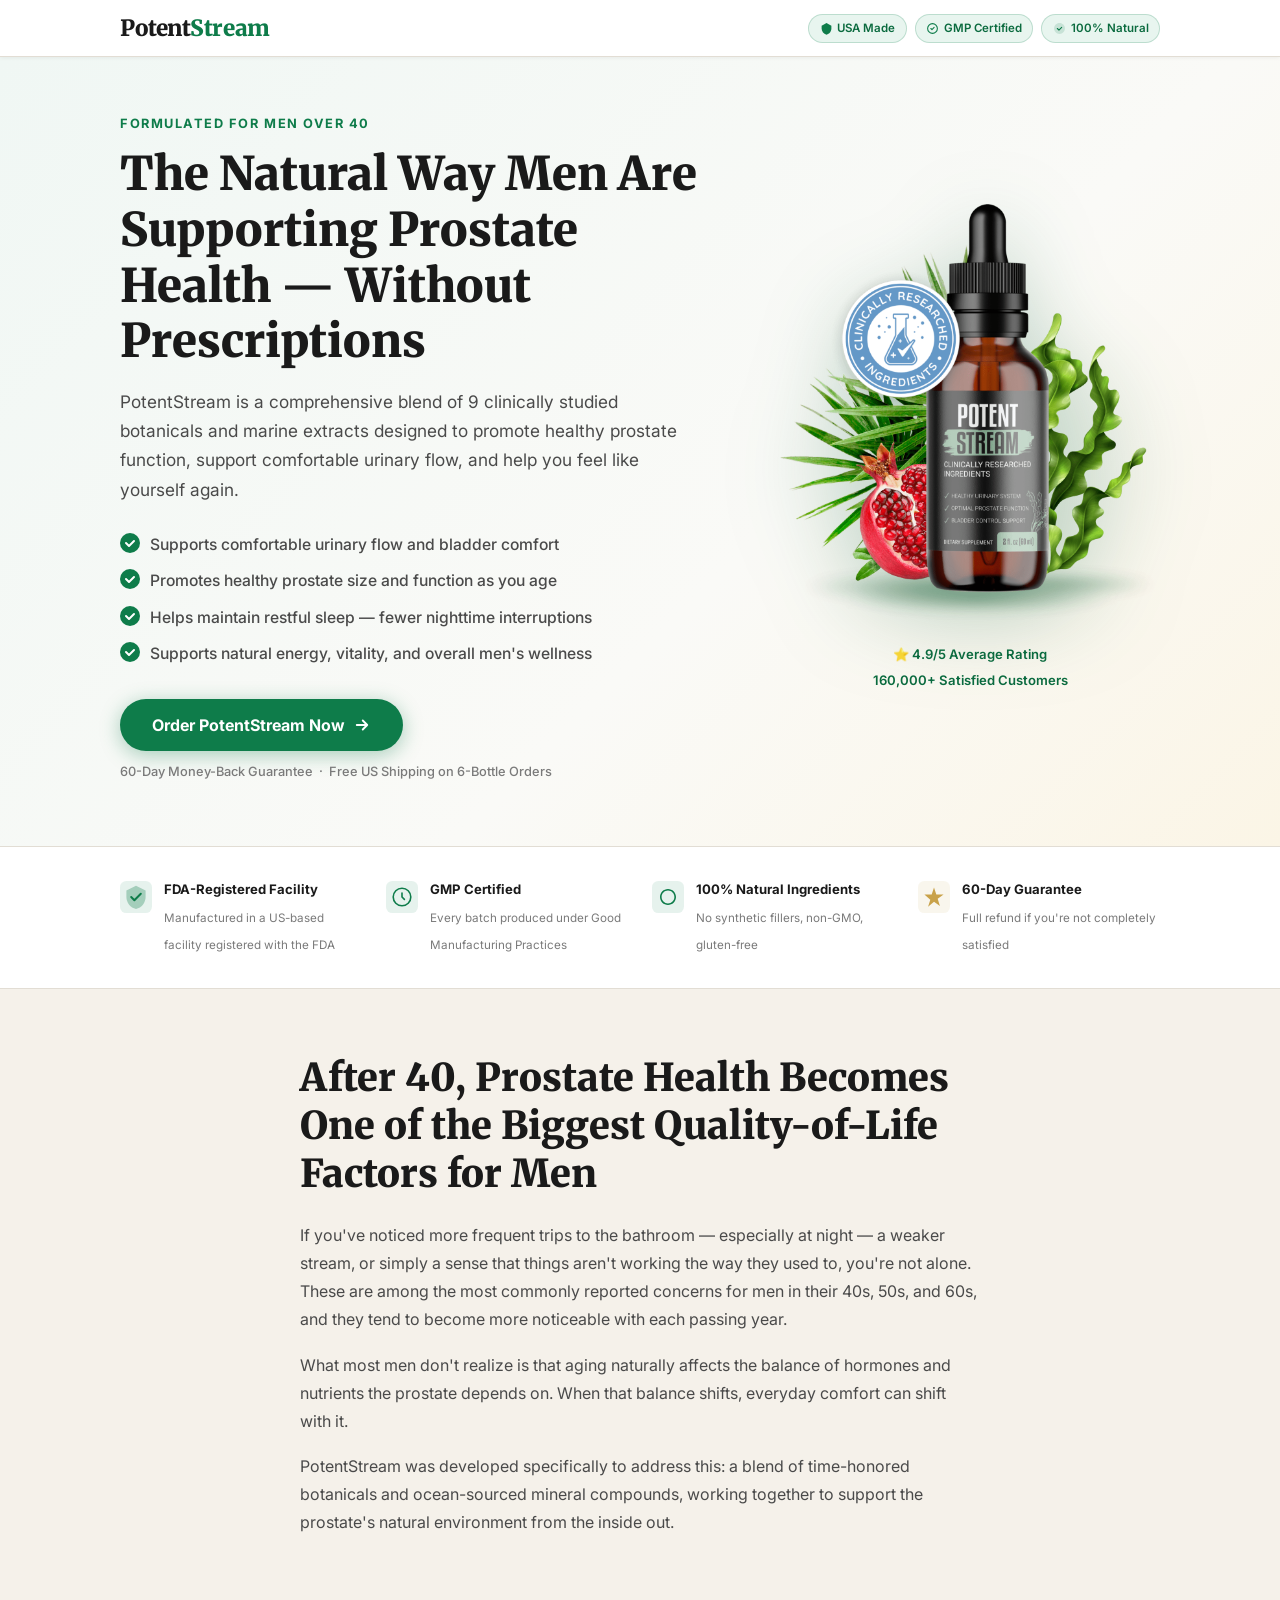
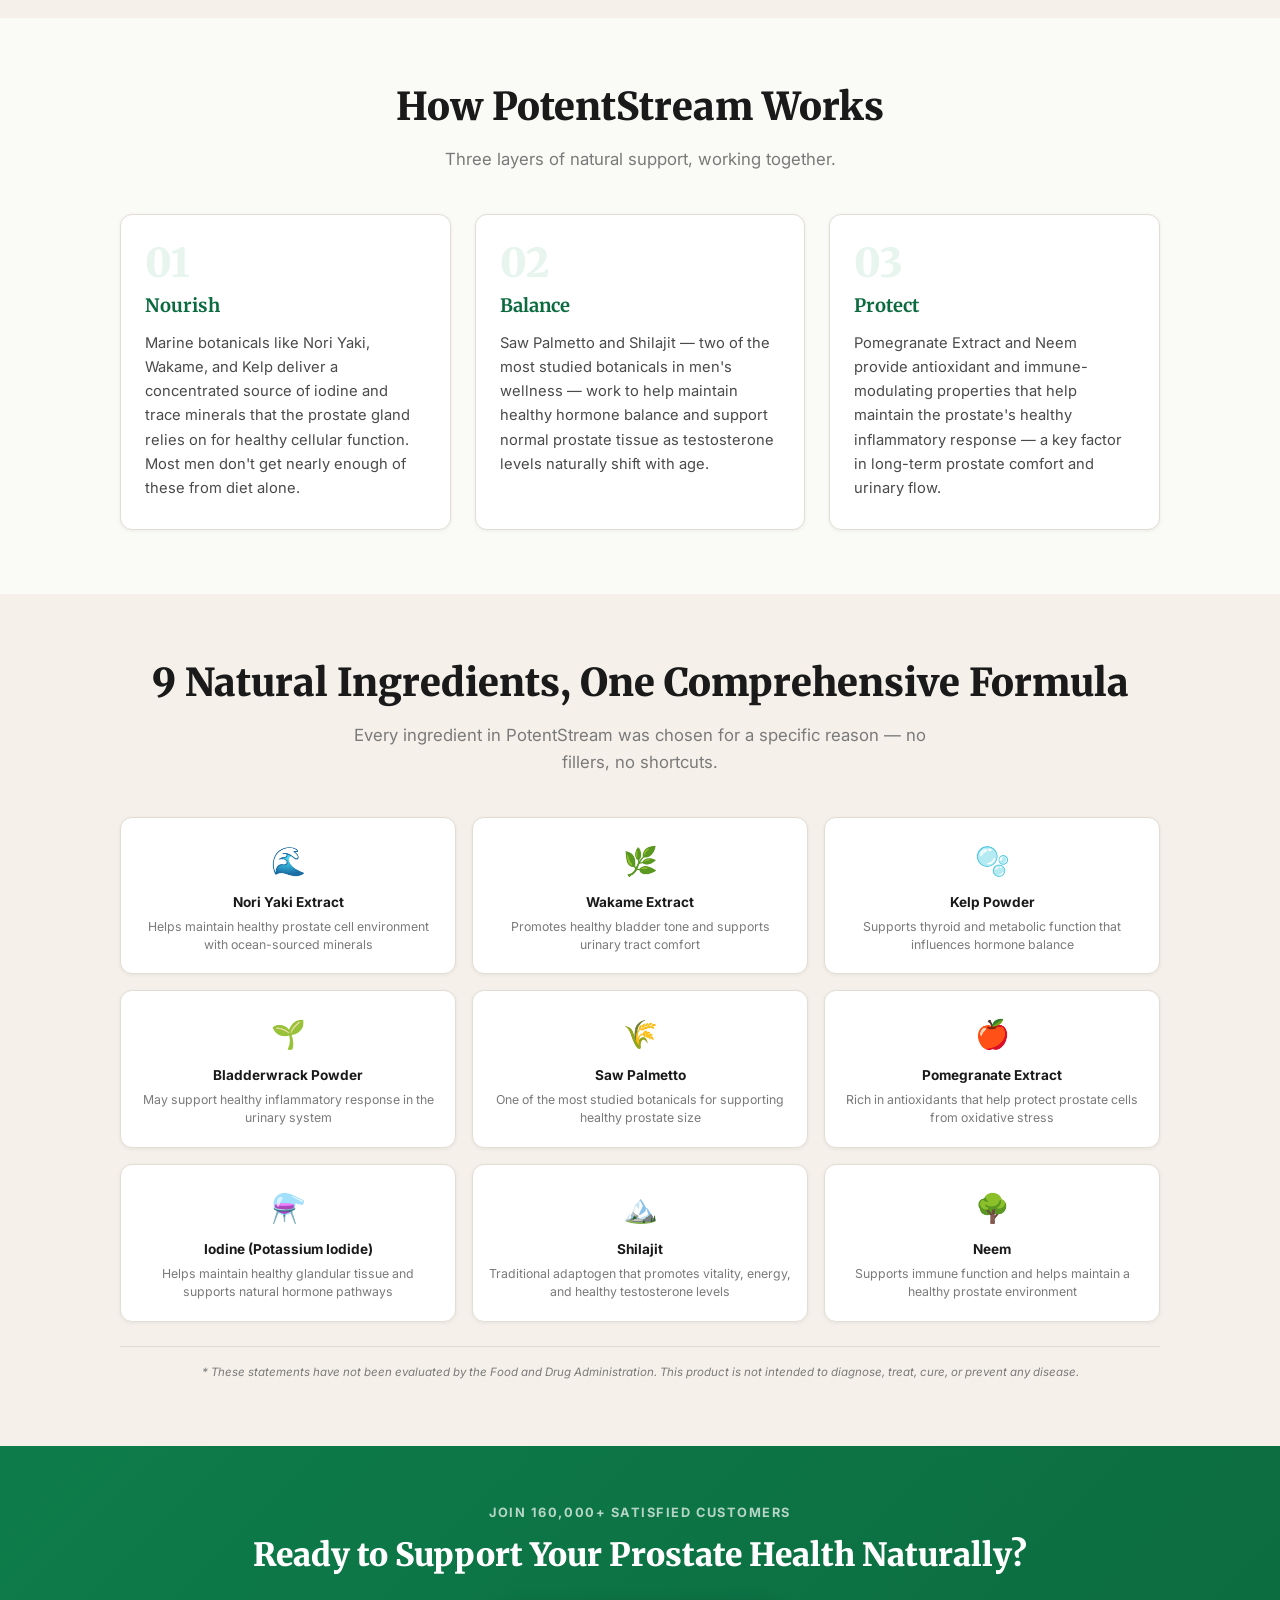
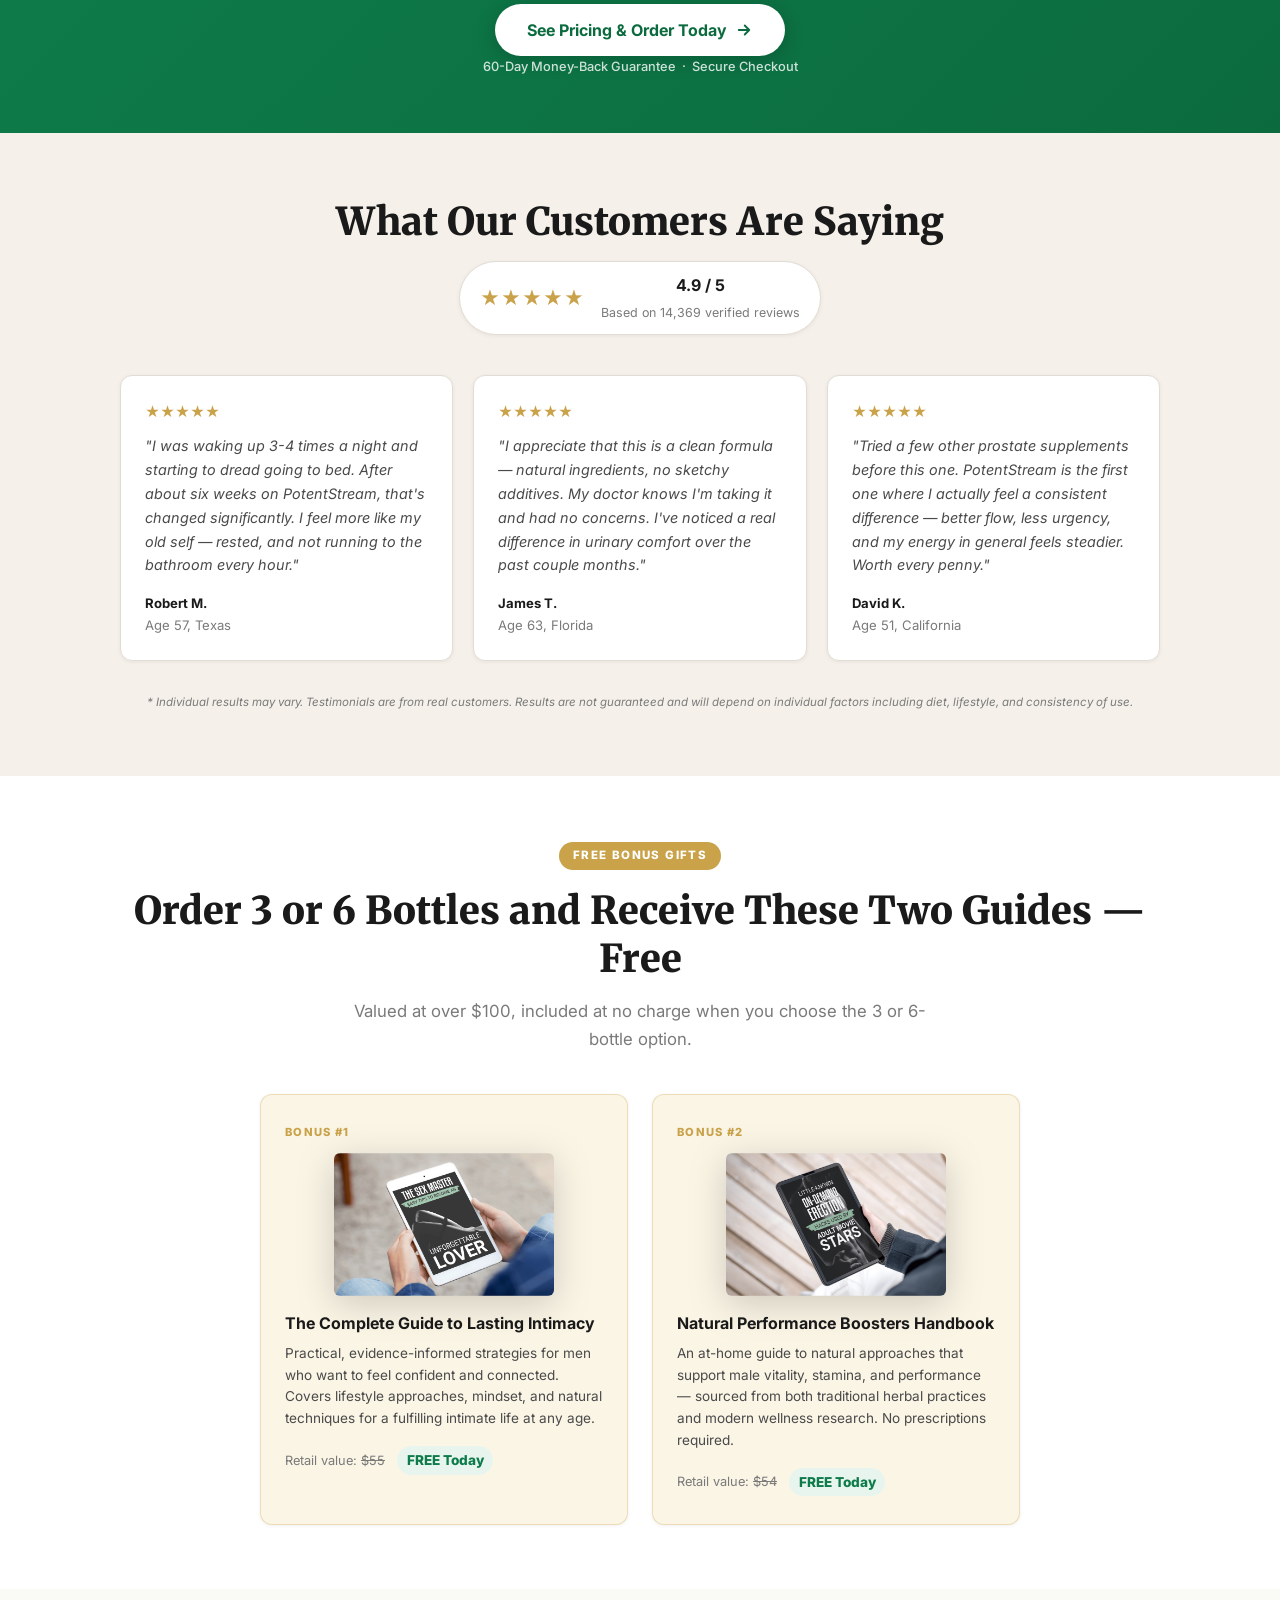
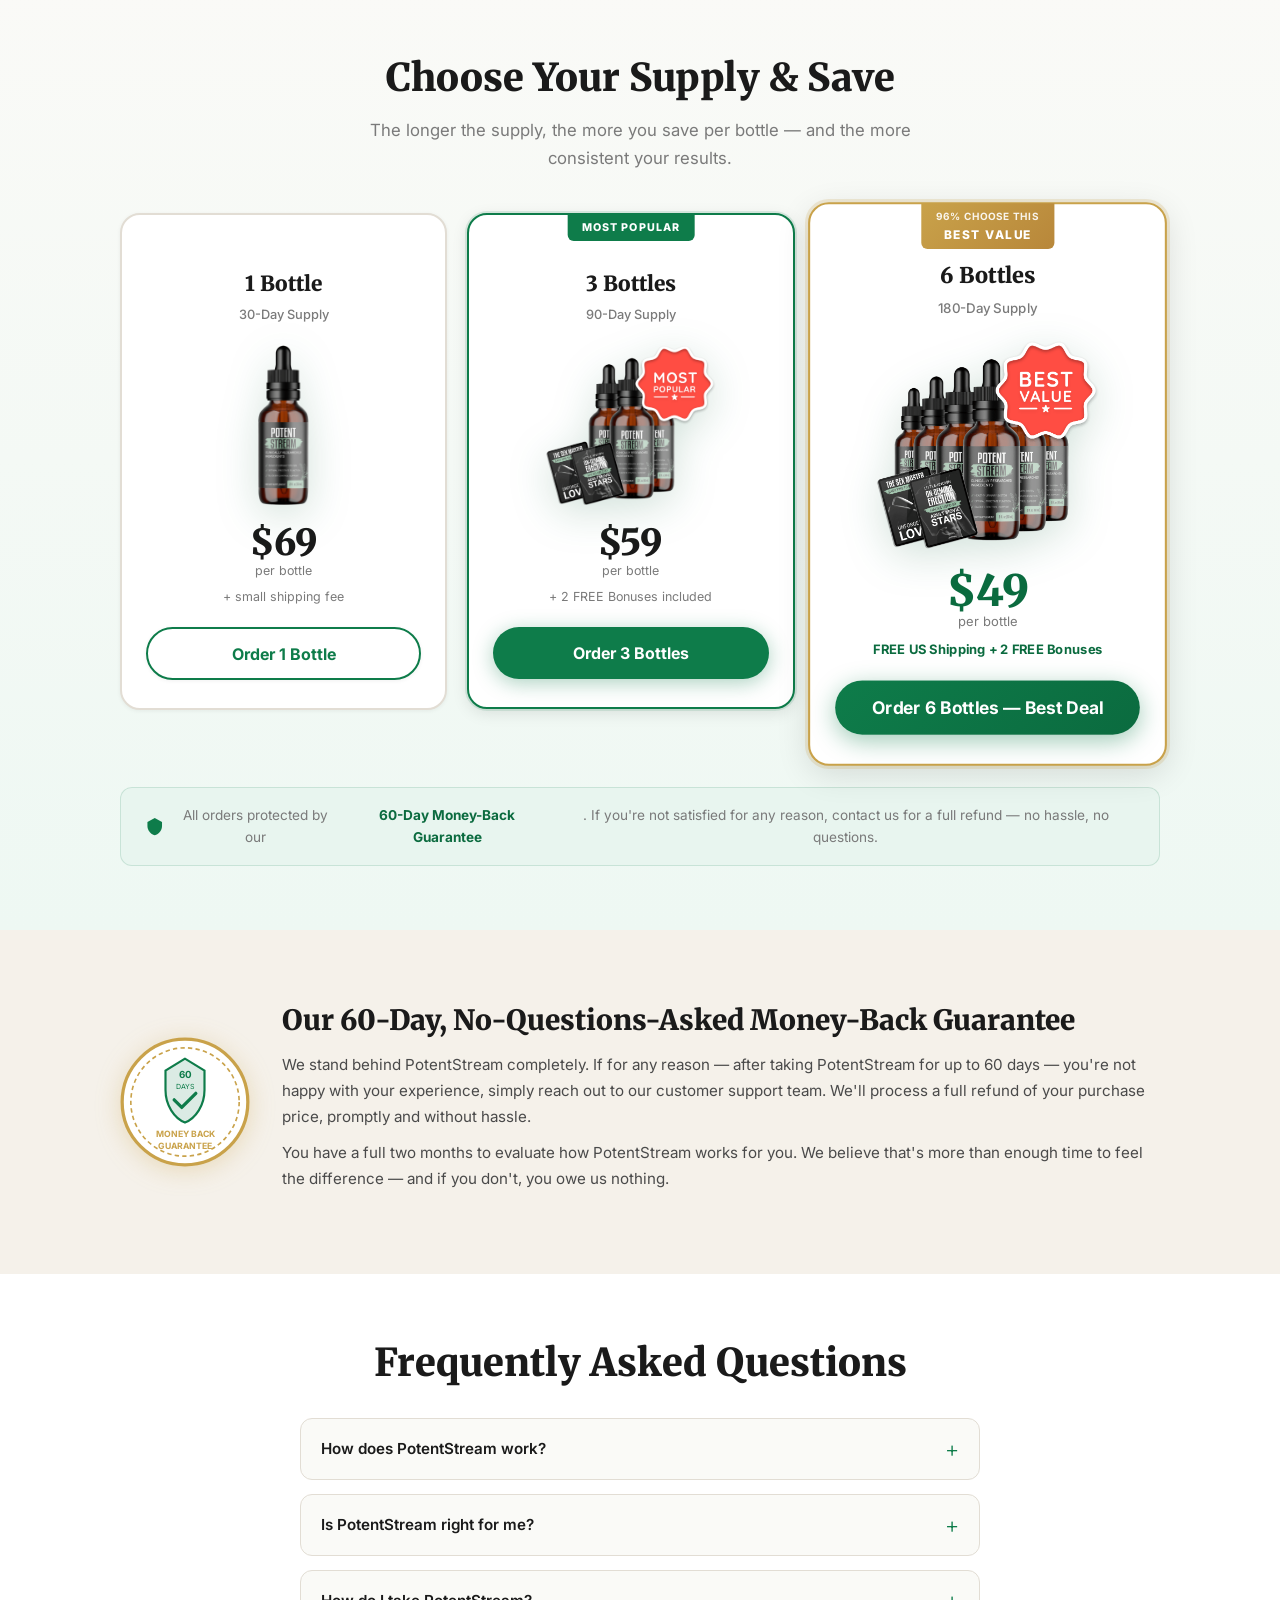
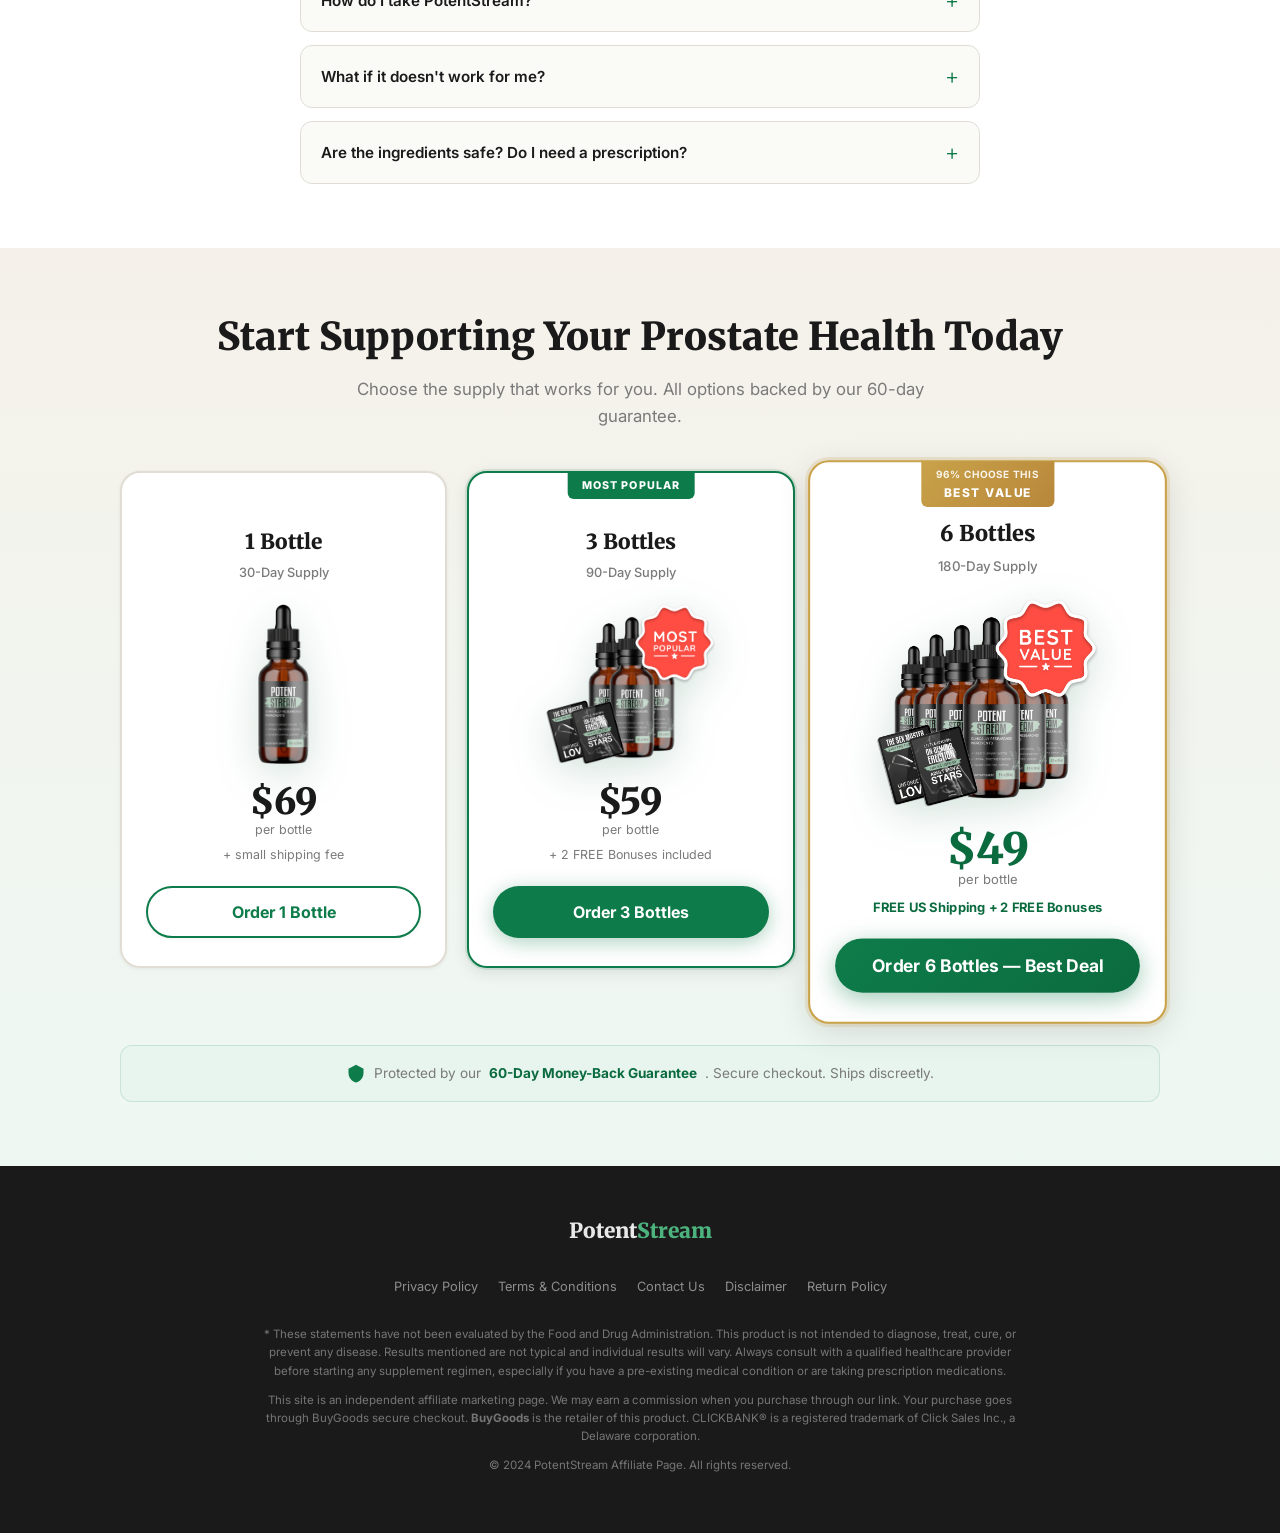
==== commit 32cd76b1: "feat: replace placeholders with real product images from TSL - Downloaded 32 product images from the" ====
--- a/index.html
+++ b/index.html
@@ -90,21 +90,7 @@
         </div>
 
         <div class="hero-visual" aria-label="PotentStream product bottle">
-          <!--
-            KARINA: Substitua este placeholder pelo PNG/WebP do frasco oficial do PotentStream.
-            Tamanho ideal: 600x700px ou 2:1 ratio portrait. Fundo transparente preferível.
-            Elemento: <img src="bottle.png" alt="PotentStream bottle" class="bottle-img" />
-          -->
-          <div class="bottle-placeholder" aria-hidden="true">
-            <div class="bottle-shape">
-              <div class="bottle-label">
-                <span class="bottle-brand">PotentStream</span>
-                <span class="bottle-sub">Prostate Support Formula</span>
-                <span class="bottle-count">60 Capsules</span>
-              </div>
-            </div>
-            <p class="placeholder-note">[ Replace with product image ]</p>
-          </div>
+          <img src="images/tsl-main.png" alt="PotentStream natural prostate support formula bottle" class="bottle-img" loading="eager" width="600" height="700" />
           <div class="hero-trust-strip">
             <span>&#11088; 4.9/5 Average Rating</span>
             <span>160,000+ Satisfied Customers</span>
@@ -327,14 +313,7 @@
         <div class="bonuses-grid">
           <div class="bonus-card">
             <div class="bonus-number" aria-hidden="true">BONUS #1</div>
-            <!--
-              KARINA: Substitua pelo cover real do bonus 1.
-              <img src="bonus1-cover.png" alt="The Complete Guide to Lasting Intimacy book cover" class="bonus-cover" />
-            -->
-            <div class="bonus-cover-placeholder" aria-hidden="true">
-              <span>Bonus eBook #1</span>
-              <small>[ Add cover image ]</small>
-            </div>
+            <img src="images/bonus1.png" alt="The Complete Guide to Lasting Intimacy ebook cover" class="bonus-cover" loading="lazy" />
             <h3 class="bonus-title">The Complete Guide to Lasting Intimacy</h3>
             <p class="bonus-desc">Practical, evidence-informed strategies for men who want to feel confident and connected. Covers lifestyle approaches, mindset, and natural techniques for a fulfilling intimate life at any age.</p>
             <div class="bonus-value">
@@ -344,14 +323,7 @@
           </div>
           <div class="bonus-card">
             <div class="bonus-number" aria-hidden="true">BONUS #2</div>
-            <!--
-              KARINA: Substitua pelo cover real do bonus 2.
-              <img src="bonus2-cover.png" alt="Natural Performance Boosters Handbook book cover" class="bonus-cover" />
-            -->
-            <div class="bonus-cover-placeholder" aria-hidden="true">
-              <span>Bonus eBook #2</span>
-              <small>[ Add cover image ]</small>
-            </div>
+            <img src="images/bonus2.png" alt="Natural Performance Boosters Handbook ebook cover" class="bonus-cover" loading="lazy" />
             <h3 class="bonus-title">Natural Performance Boosters Handbook</h3>
             <p class="bonus-desc">An at-home guide to natural approaches that support male vitality, stamina, and performance — sourced from both traditional herbal practices and modern wellness research. No prescriptions required.</p>
             <div class="bonus-value">
@@ -376,13 +348,7 @@
             <div class="pricing-supply">1 Bottle</div>
             <div class="pricing-days">30-Day Supply</div>
             <div class="pricing-visual">
-              <!--
-                KARINA: Substitua pelo PNG do frasco.
-                <img src="bottle-1.png" alt="One bottle of PotentStream" class="pricing-bottle-img" />
-              -->
-              <div class="pricing-bottle-placeholder" aria-hidden="true">
-                <span>1 bottle</span>
-              </div>
+              <img src="images/prod_1_bottle.png" alt="One bottle of PotentStream" class="pricing-bottle-img" loading="lazy" />
             </div>
             <div class="pricing-amount">
               <span class="price-each">$69</span>
@@ -398,13 +364,7 @@
             <div class="pricing-supply">3 Bottles</div>
             <div class="pricing-days">90-Day Supply</div>
             <div class="pricing-visual">
-              <!--
-                KARINA: Substitua pelo PNG de 3 frascos.
-                <img src="bottle-3.png" alt="Three bottles of PotentStream" class="pricing-bottle-img" />
-              -->
-              <div class="pricing-bottle-placeholder" aria-hidden="true">
-                <span>3 bottles</span>
-              </div>
+              <img src="images/prod_3_bottle.png" alt="Three bottles of PotentStream with free bonuses" class="pricing-bottle-img" loading="lazy" />
             </div>
             <div class="pricing-amount">
               <span class="price-each">$59</span>
@@ -423,13 +383,7 @@
             <div class="pricing-supply">6 Bottles</div>
             <div class="pricing-days">180-Day Supply</div>
             <div class="pricing-visual">
-              <!--
-                KARINA: Substitua pelo PNG de 6 frascos.
-                <img src="bottle-6.png" alt="Six bottles of PotentStream" class="pricing-bottle-img" />
-              -->
-              <div class="pricing-bottle-placeholder pricing-bottle-lg" aria-hidden="true">
-                <span>6 bottles</span>
-              </div>
+              <img src="images/prod_6_bottle.png" alt="Six bottles of PotentStream with free bonuses and free shipping" class="pricing-bottle-img pricing-bottle-lg" loading="lazy" />
             </div>
             <div class="pricing-amount">
               <span class="price-each">$49</span>
@@ -535,9 +489,7 @@
             <div class="pricing-supply">1 Bottle</div>
             <div class="pricing-days">30-Day Supply</div>
             <div class="pricing-visual">
-              <div class="pricing-bottle-placeholder" aria-hidden="true">
-                <span>1 bottle</span>
-              </div>
+              <img src="images/prod_1_bottle.png" alt="One bottle of PotentStream" class="pricing-bottle-img" loading="lazy" />
             </div>
             <div class="pricing-amount">
               <span class="price-each">$69</span>
@@ -552,9 +504,7 @@
             <div class="pricing-supply">3 Bottles</div>
             <div class="pricing-days">90-Day Supply</div>
             <div class="pricing-visual">
-              <div class="pricing-bottle-placeholder" aria-hidden="true">
-                <span>3 bottles</span>
-              </div>
+              <img src="images/prod_3_bottle.png" alt="Three bottles of PotentStream with free bonuses" class="pricing-bottle-img" loading="lazy" />
             </div>
             <div class="pricing-amount">
               <span class="price-each">$59</span>
@@ -572,9 +522,7 @@
             <div class="pricing-supply">6 Bottles</div>
             <div class="pricing-days">180-Day Supply</div>
             <div class="pricing-visual">
-              <div class="pricing-bottle-placeholder pricing-bottle-lg" aria-hidden="true">
-                <span>6 bottles</span>
-              </div>
+              <img src="images/prod_6_bottle.png" alt="Six bottles of PotentStream with free bonuses and free shipping" class="pricing-bottle-img pricing-bottle-lg" loading="lazy" />
             </div>
             <div class="pricing-amount">
               <span class="price-each">$49</span>
--- a/style.css
+++ b/style.css
@@ -365,77 +365,23 @@
   gap: 1.25rem;
 }
 
-.bottle-placeholder {
+.bottle-img {
   width: 100%;
-  max-width: 280px;
-  display: flex;
-  flex-direction: column;
-  align-items: center;
-  gap: 0.5rem;
-}
-
-.bottle-shape {
-  width: 160px;
-  height: 260px;
-  background: linear-gradient(160deg, #0E7C4A 0%, #0B5E38 50%, #C9A24A 100%);
-  border-radius: 20px 20px 30px 30px;
-  display: flex;
-  align-items: center;
-  justify-content: center;
-  box-shadow: var(--shadow-lg), inset 0 1px 0 rgba(255,255,255,0.15);
-  position: relative;
-}
-
-.bottle-shape::before {
-  content: '';
-  position: absolute;
-  top: -18px;
-  left: 50%;
-  transform: translateX(-50%);
-  width: 48px;
-  height: 22px;
-  background: linear-gradient(to bottom, #1A1A1A, #333);
-  border-radius: 4px 4px 0 0;
-}
-
-.bottle-label {
-  background: rgba(255,255,255,0.12);
-  border: 1px solid rgba(255,255,255,0.2);
-  border-radius: 10px;
-  padding: 0.75rem 1rem;
-  text-align: center;
-  backdrop-filter: blur(4px);
-  display: flex;
-  flex-direction: column;
-  gap: 0.25rem;
-}
-
-.bottle-brand {
-  font-family: var(--font-heading);
-  font-size: 0.85rem;
-  font-weight: 900;
-  color: var(--color-white);
-  letter-spacing: 0.04em;
-}
-
-.bottle-sub {
-  font-size: 0.62rem;
-  font-weight: 600;
-  color: rgba(255,255,255,0.8);
-  text-transform: uppercase;
-  letter-spacing: 0.06em;
-}
-
-.bottle-count {
-  font-size: 0.65rem;
-  color: rgba(255,255,255,0.7);
-}
-
-.placeholder-note {
-  font-size: 0.7rem;
-  color: var(--color-text-muted);
-  text-align: center;
-  font-style: italic;
+  max-width: 460px;
+  height: auto;
+  display: block;
+  margin: 0 auto;
+  filter: drop-shadow(0 20px 40px rgba(11, 94, 56, 0.25));
+  animation: bottleFloat 6s ease-in-out infinite;
+}
+
+@keyframes bottleFloat {
+  0%, 100% { transform: translateY(0); }
+  50% { transform: translateY(-8px); }
+}
+
+@media (prefers-reduced-motion: reduce) {
+  .bottle-img { animation: none; }
 }
 
 .hero-trust-strip {
@@ -808,29 +754,19 @@
   margin-bottom: 0.75rem;
 }
 
-.bonus-cover-placeholder {
+.bonus-cover {
   width: 100%;
-  height: 140px;
-  background: linear-gradient(135deg, #d4a843 0%, #b8873a 100%);
+  max-width: 220px;
+  height: auto;
+  display: block;
+  margin: 0 auto 1.1rem;
   border-radius: var(--radius-sm);
-  display: flex;
-  flex-direction: column;
-  align-items: center;
-  justify-content: center;
-  margin-bottom: 1.1rem;
-  gap: 0.3rem;
-}
-
-.bonus-cover-placeholder span {
-  color: var(--color-white);
-  font-size: 0.8rem;
-  font-weight: 700;
-}
-
-.bonus-cover-placeholder small {
-  color: rgba(255,255,255,0.7);
-  font-size: 0.67rem;
-  font-style: italic;
+  filter: drop-shadow(0 8px 18px rgba(0,0,0,0.18));
+  transition: transform 0.3s ease;
+}
+
+.bonus-card:hover .bonus-cover {
+  transform: scale(1.04) rotate(-1deg);
 }
 
 .bonus-title {
@@ -1004,29 +940,23 @@
   margin-bottom: 1.25rem;
 }
 
-.pricing-bottle-placeholder {
-  width: 80px;
-  height: 120px;
-  background: linear-gradient(160deg, #0E7C4A 0%, #0B5E38 60%, #C9A24A 100%);
-  border-radius: 12px 12px 18px 18px;
-  margin-inline: auto;
-  display: flex;
-  align-items: center;
-  justify-content: center;
-  box-shadow: var(--shadow-md);
+.pricing-bottle-img {
+  width: auto;
+  max-width: 100%;
+  max-height: 160px;
+  height: auto;
+  display: block;
+  margin: 0 auto;
+  filter: drop-shadow(0 10px 20px rgba(11, 94, 56, 0.18));
+  transition: transform 0.3s ease;
 }
 
 .pricing-bottle-lg {
-  width: 120px;
-  height: 160px;
-  border-radius: 16px 16px 24px 24px;
-}
-
-.pricing-bottle-placeholder span {
-  font-size: 0.65rem;
-  font-weight: 700;
-  color: rgba(255,255,255,0.75);
-  text-align: center;
+  max-height: 200px;
+}
+
+.pricing-card:hover .pricing-bottle-img {
+  transform: translateY(-4px) scale(1.03);
 }
 
 .pricing-amount {
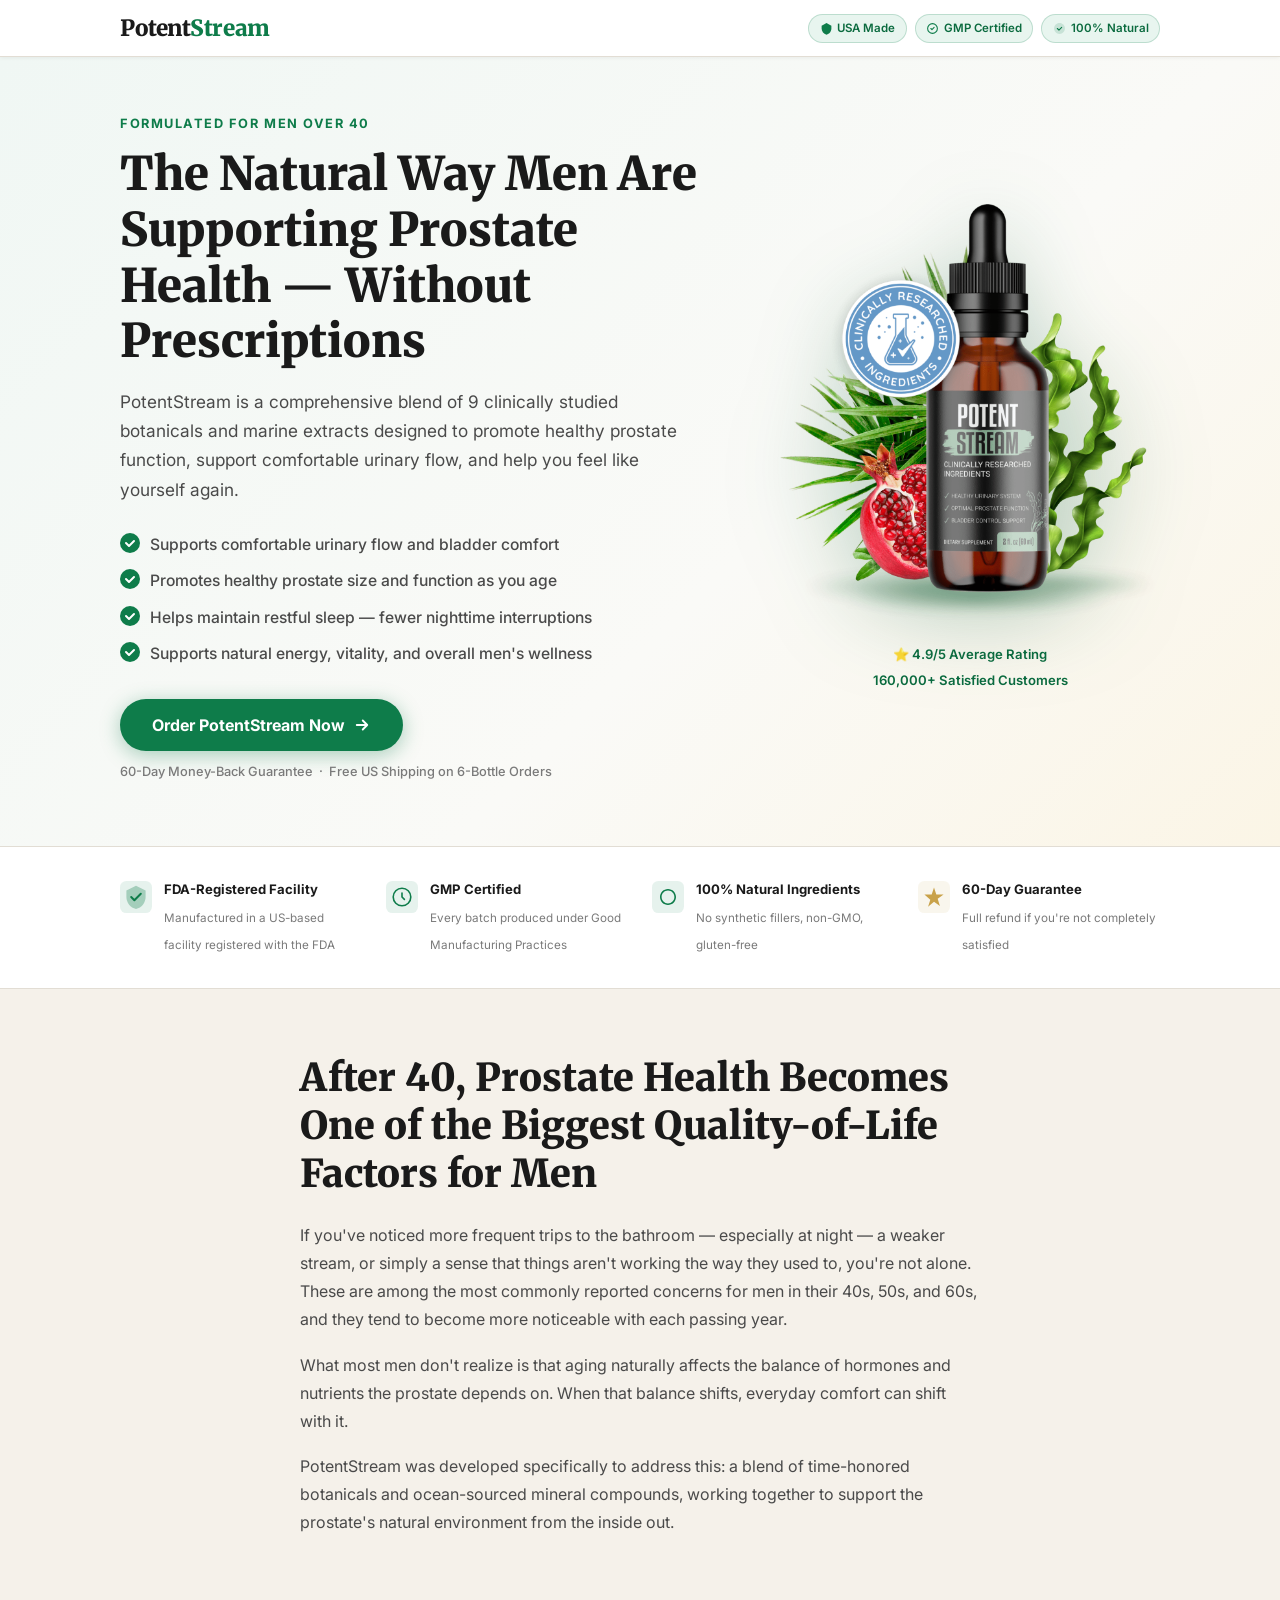
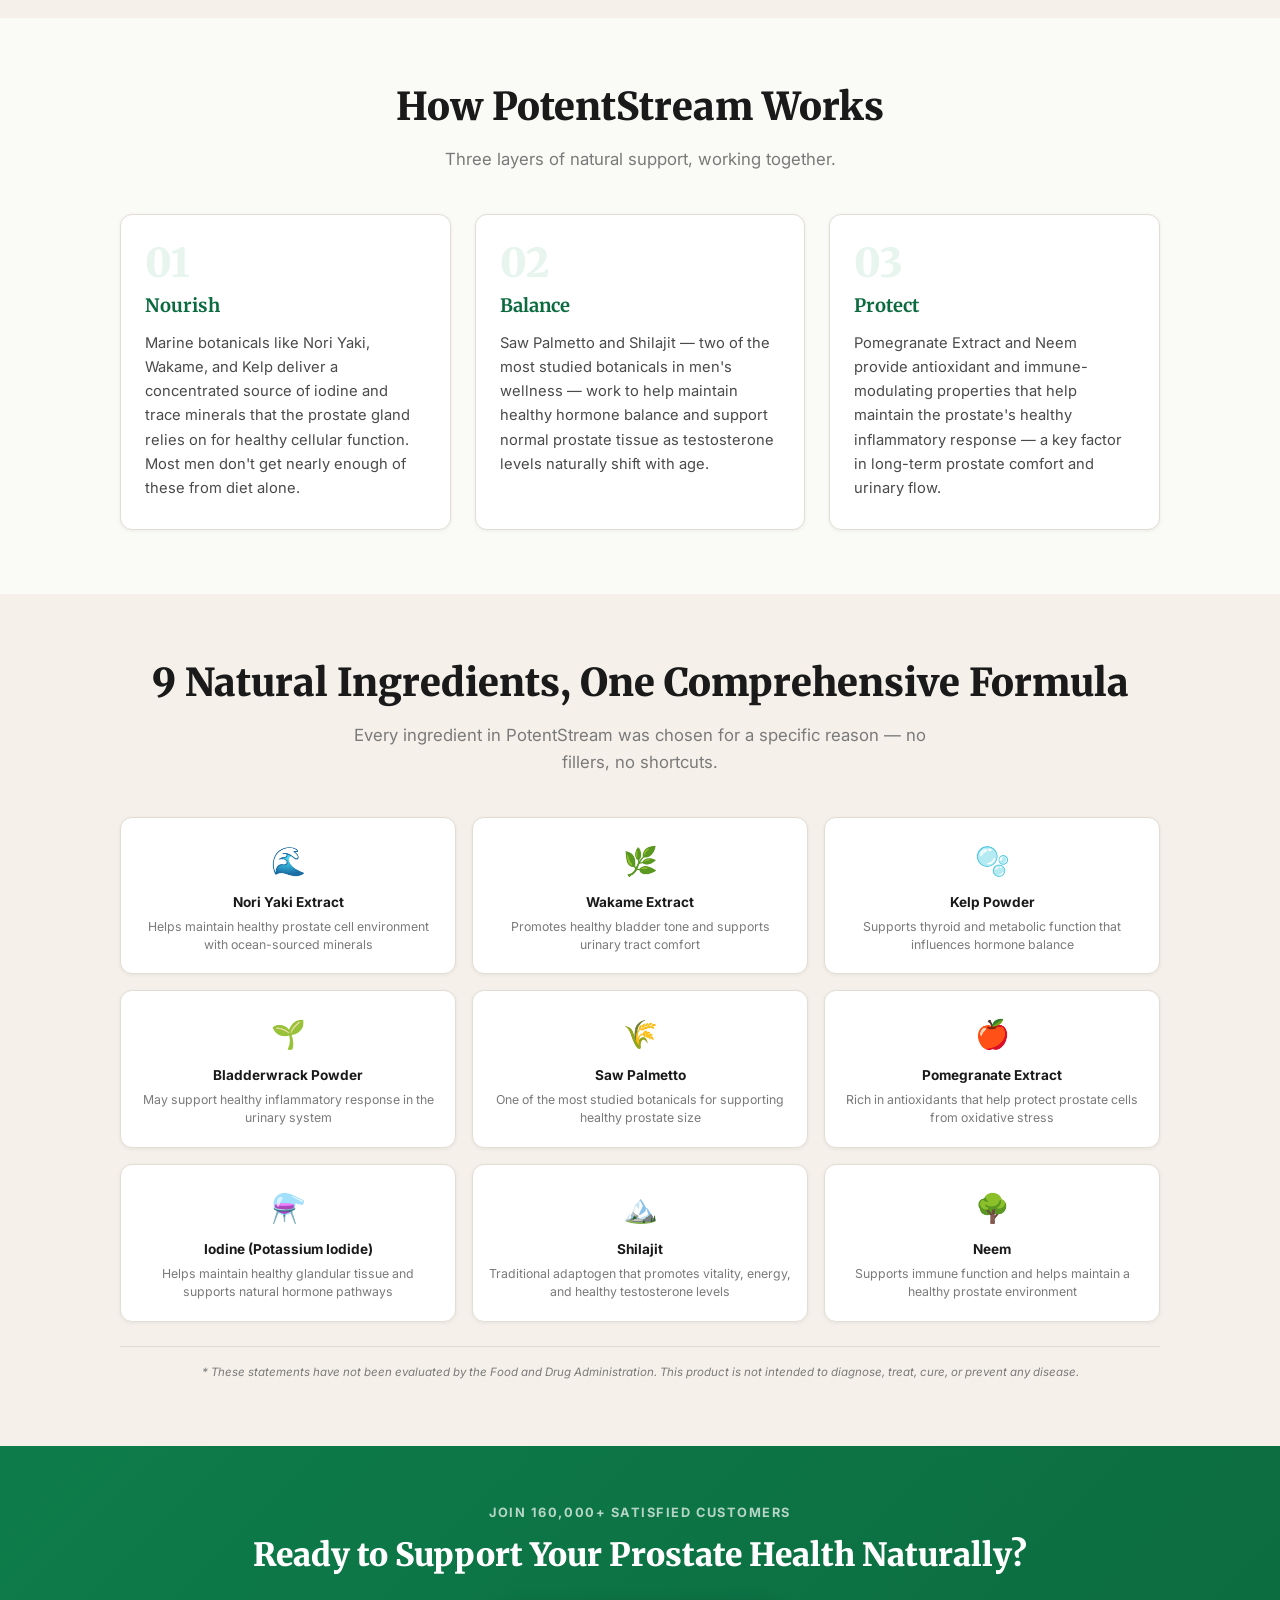
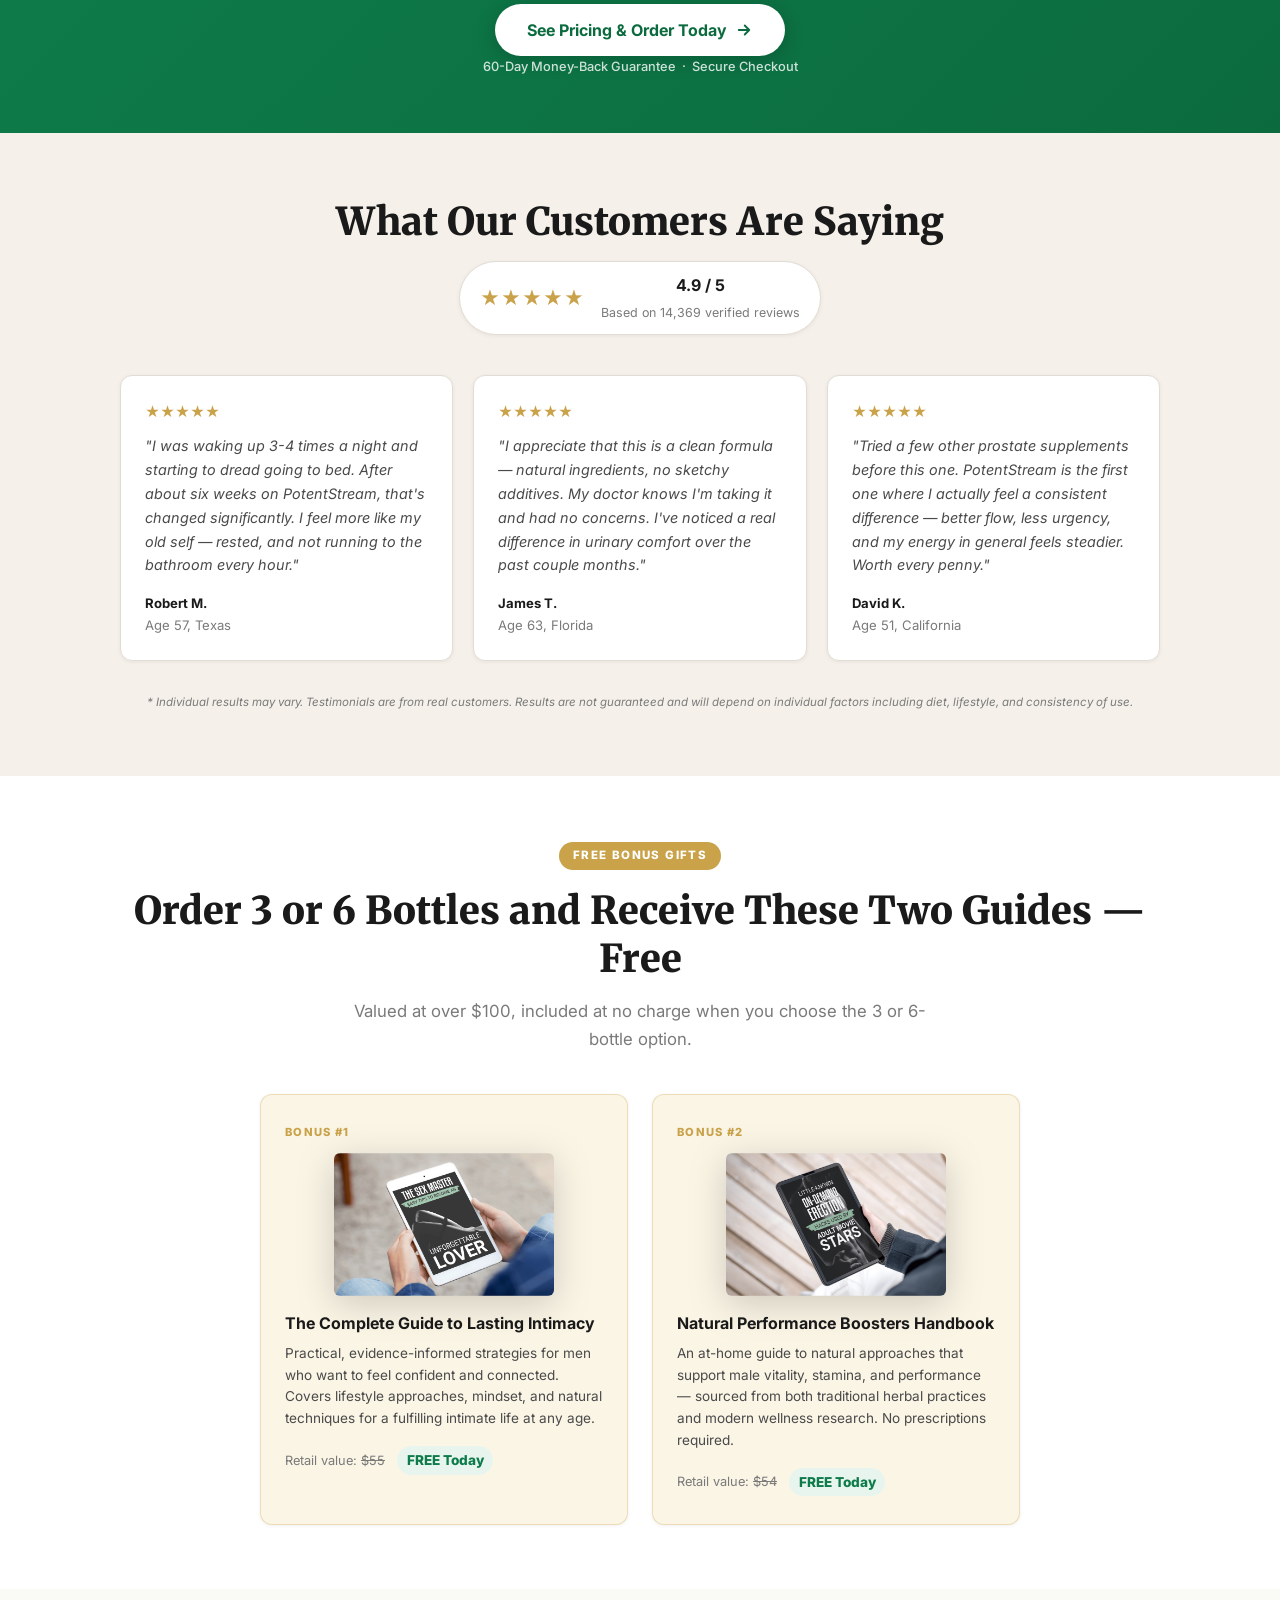
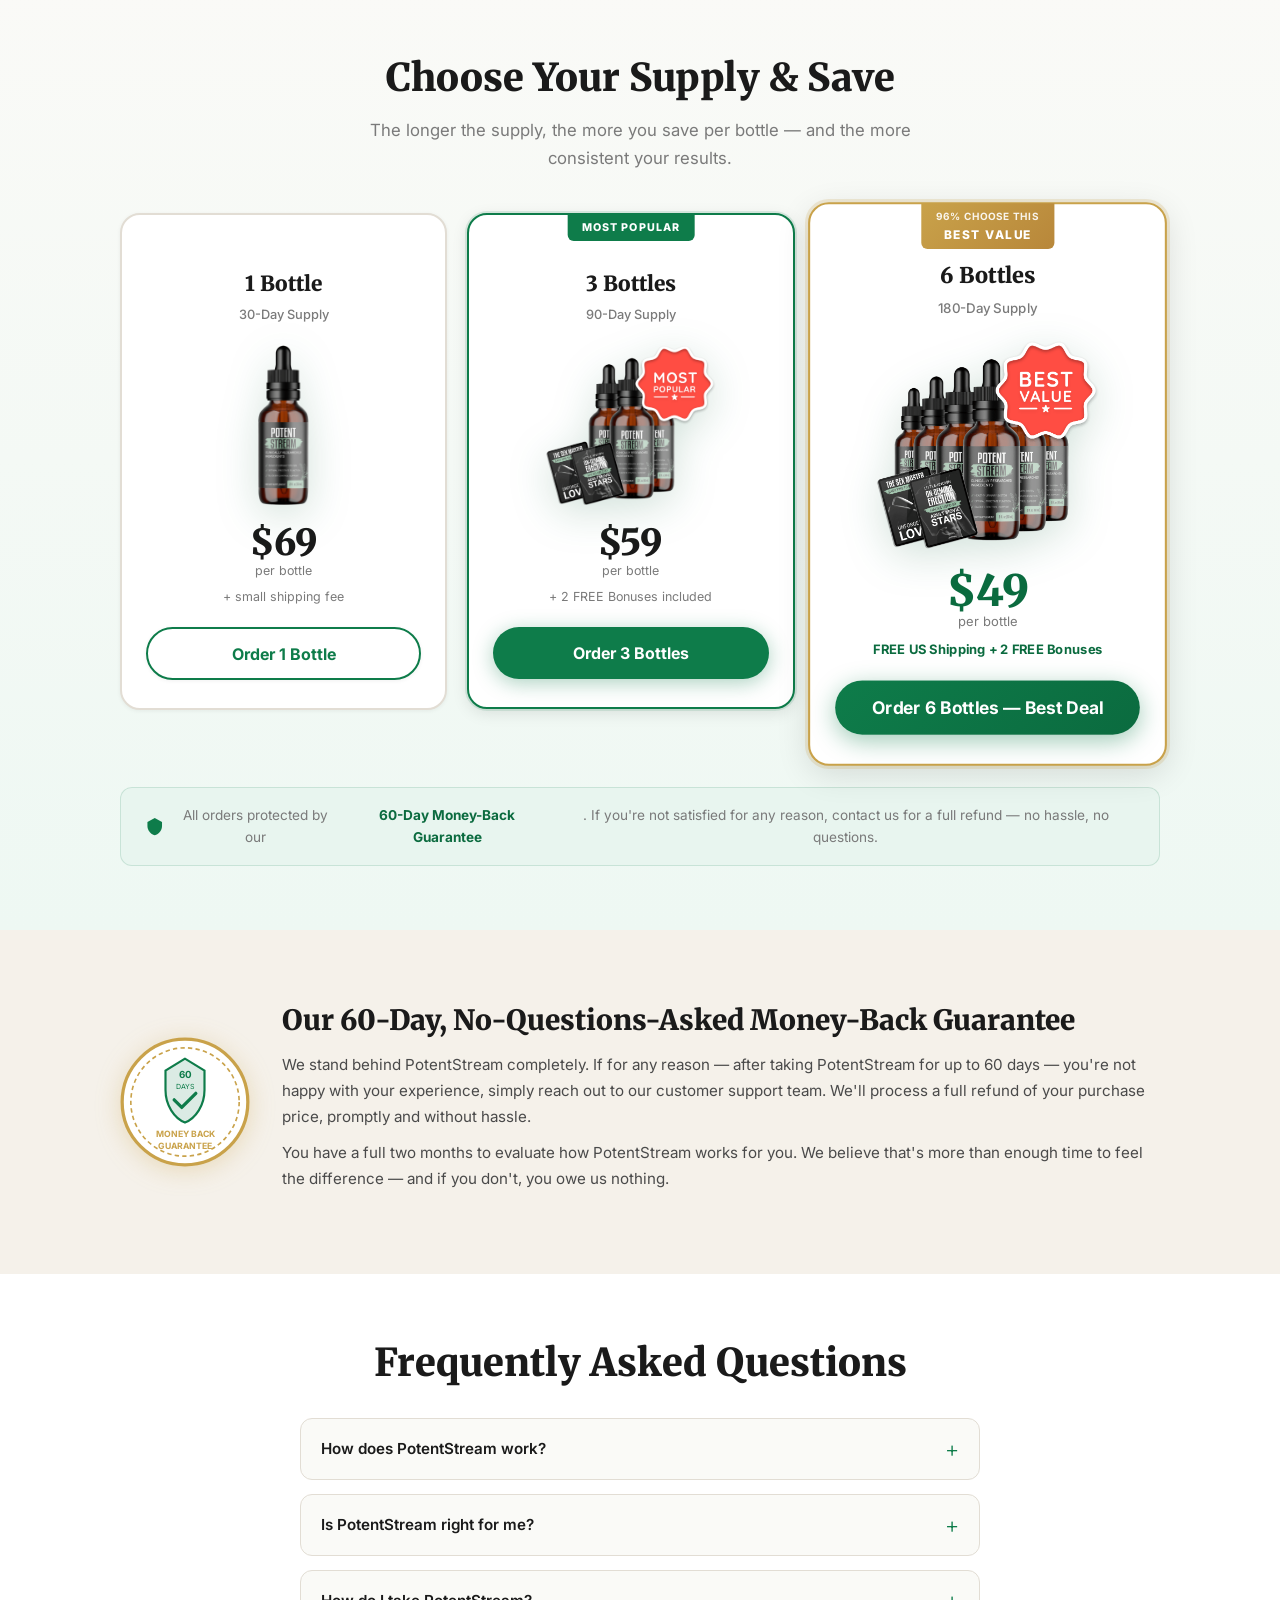
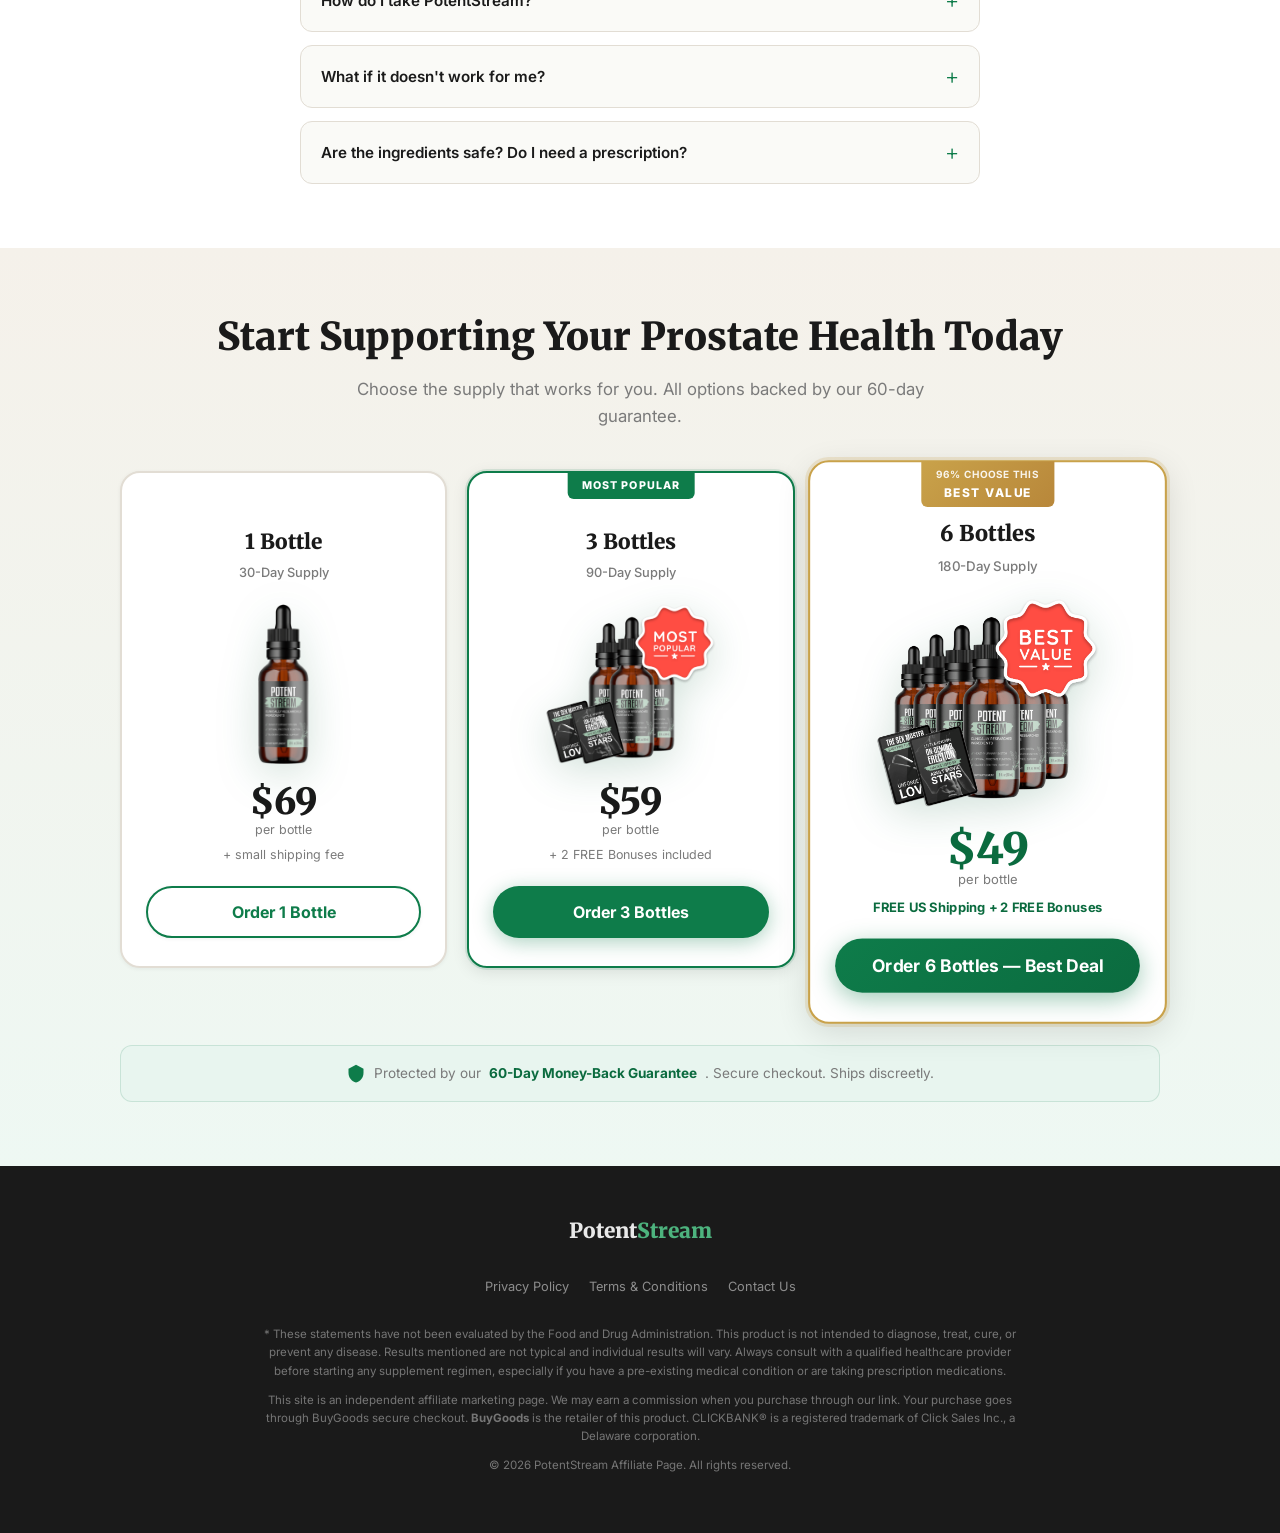
==== commit df7cb2cd: "feat: add Privacy Policy and Terms & Conditions pages - privacy.html: full GDPR/CCPA-compliant priva" ====
--- a/index.html
+++ b/index.html
@@ -553,17 +553,15 @@
       </div>
 
       <nav class="footer-links" aria-label="Legal and support links">
-        <a href="#" rel="noopener">Privacy Policy</a>
-        <a href="#" rel="noopener">Terms &amp; Conditions</a>
-        <a href="#" rel="noopener">Contact Us</a>
-        <a href="#" rel="noopener">Disclaimer</a>
-        <a href="#" rel="noopener">Return Policy</a>
+        <a href="privacy.html" rel="noopener">Privacy Policy</a>
+        <a href="terms.html" rel="noopener">Terms &amp; Conditions</a>
+        <a href="mailto:contact@checkedpicks.com" rel="noopener">Contact Us</a>
       </nav>
 
       <div class="footer-disclaimer">
         <p>* These statements have not been evaluated by the Food and Drug Administration. This product is not intended to diagnose, treat, cure, or prevent any disease. Results mentioned are not typical and individual results will vary. Always consult with a qualified healthcare provider before starting any supplement regimen, especially if you have a pre-existing medical condition or are taking prescription medications.</p>
         <p>This site is an independent affiliate marketing page. We may earn a commission when you purchase through our link. Your purchase goes through BuyGoods secure checkout. <strong>BuyGoods</strong> is the retailer of this product. CLICKBANK&reg; is a registered trademark of Click Sales Inc., a Delaware corporation.</p>
-        <p class="footer-copyright">&copy; 2024 PotentStream Affiliate Page. All rights reserved.</p>
+        <p class="footer-copyright">&copy; 2026 PotentStream Affiliate Page. All rights reserved.</p>
       </div>
 
     </div>
--- a/style.css
+++ b/style.css
@@ -1237,3 +1237,110 @@
     display: none;
   }
 }
+
+/* ===================== LEGAL PAGES (privacy.html / terms.html) ===================== */
+.legal-page .site-header {
+  background: var(--color-white);
+  border-bottom: 1px solid #E8E4DC;
+  position: relative;
+}
+
+.legal-page .header-back {
+  font-family: var(--font-body);
+  font-size: 0.9rem;
+  font-weight: 600;
+  color: var(--color-primary);
+  text-decoration: none;
+  padding: 0.4rem 0.75rem;
+  border-radius: 6px;
+  transition: background 0.2s ease;
+}
+
+.legal-page .header-back:hover,
+.legal-page .header-back:focus-visible {
+  background: var(--color-primary-light);
+  text-decoration: underline;
+}
+
+.legal-main {
+  padding: clamp(2rem, 5vw, 4rem) 0 clamp(3rem, 6vw, 5rem);
+  background: var(--color-bg);
+  min-height: 60vh;
+}
+
+.legal-title {
+  font-family: var(--font-heading);
+  font-size: clamp(1.85rem, 4.5vw, 2.6rem);
+  font-weight: 900;
+  color: var(--color-text-heading);
+  margin-bottom: 0.4rem;
+  line-height: 1.2;
+}
+
+.legal-meta {
+  font-size: 0.85rem;
+  color: var(--color-text-muted);
+  font-style: italic;
+  margin-bottom: 1.75rem;
+  padding-bottom: 1.25rem;
+  border-bottom: 1px solid #E8E4DC;
+}
+
+.legal-intro {
+  font-size: 1.02rem;
+  color: var(--color-text-body);
+  line-height: 1.7;
+  margin-bottom: 1.75rem;
+}
+
+.legal-main section {
+  margin-bottom: 1.75rem;
+}
+
+.legal-main h2 {
+  font-family: var(--font-body);
+  font-size: 1.2rem;
+  font-weight: 700;
+  color: var(--color-text-heading);
+  margin: 0 0 0.65rem 0;
+  line-height: 1.35;
+}
+
+.legal-main p {
+  font-size: 0.97rem;
+  color: var(--color-text-body);
+  line-height: 1.72;
+  margin-bottom: 0.85rem;
+}
+
+.legal-main ul {
+  padding-left: 1.2rem;
+  margin-bottom: 0.95rem;
+}
+
+.legal-main ul li {
+  font-size: 0.97rem;
+  color: var(--color-text-body);
+  line-height: 1.7;
+  margin-bottom: 0.45rem;
+}
+
+.legal-main a {
+  color: var(--color-primary);
+  text-decoration: underline;
+  text-underline-offset: 2px;
+}
+
+.legal-main a:hover,
+.legal-main a:focus-visible {
+  color: var(--color-primary-dark);
+}
+
+.legal-main strong {
+  color: var(--color-text-heading);
+  font-weight: 700;
+}
+
+.legal-main em {
+  font-style: italic;
+}
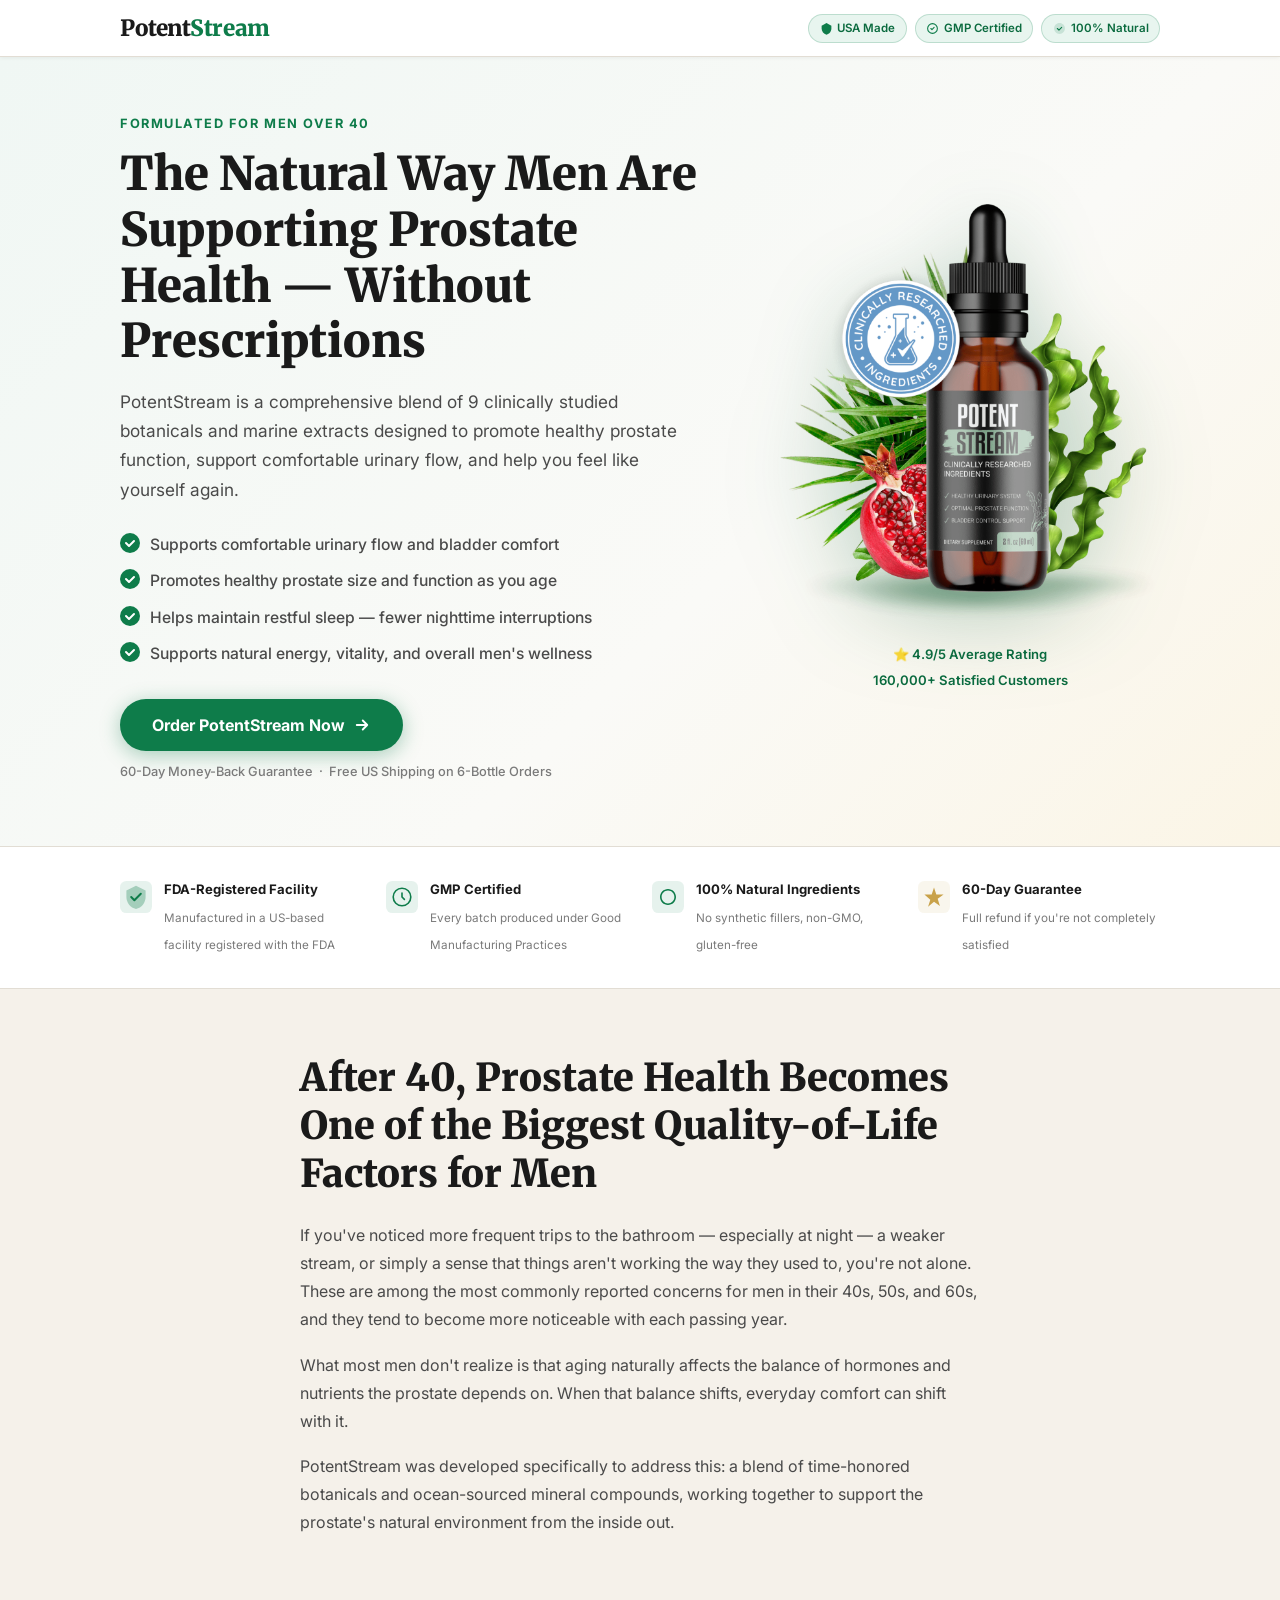
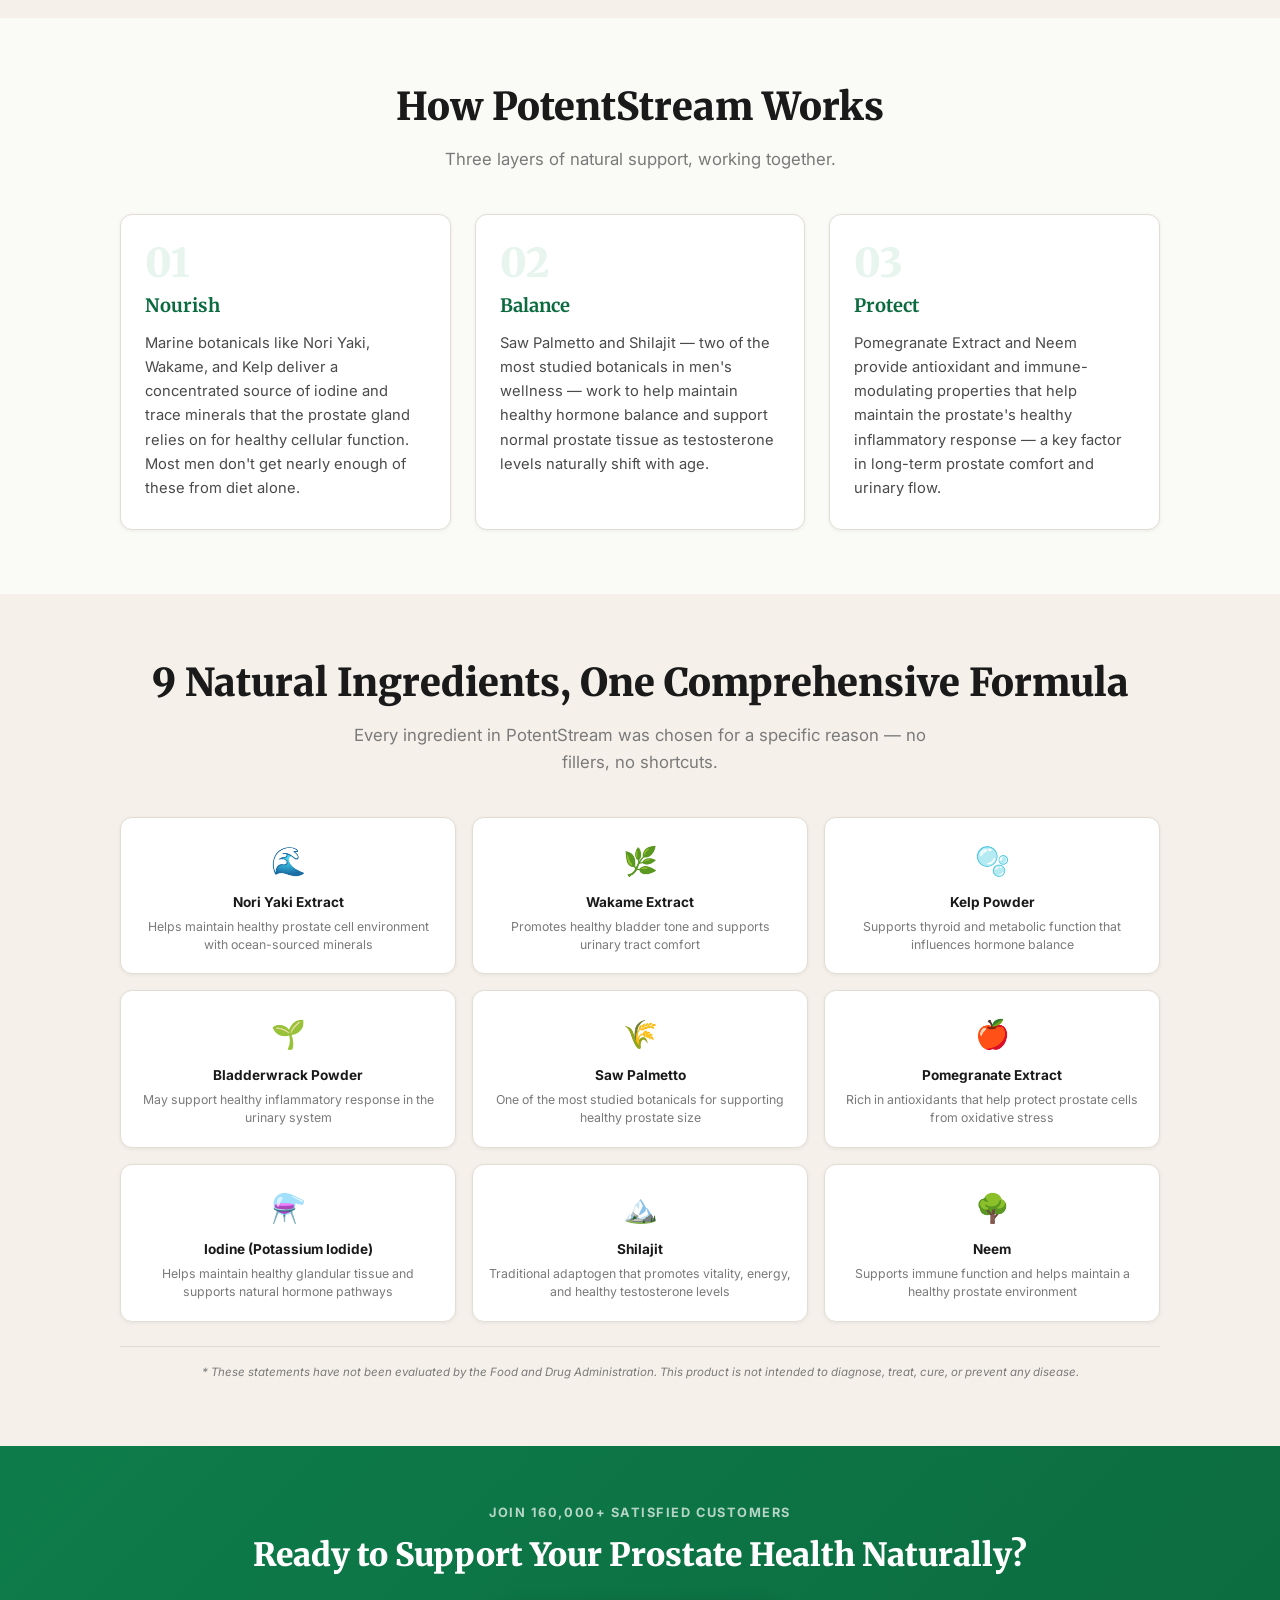
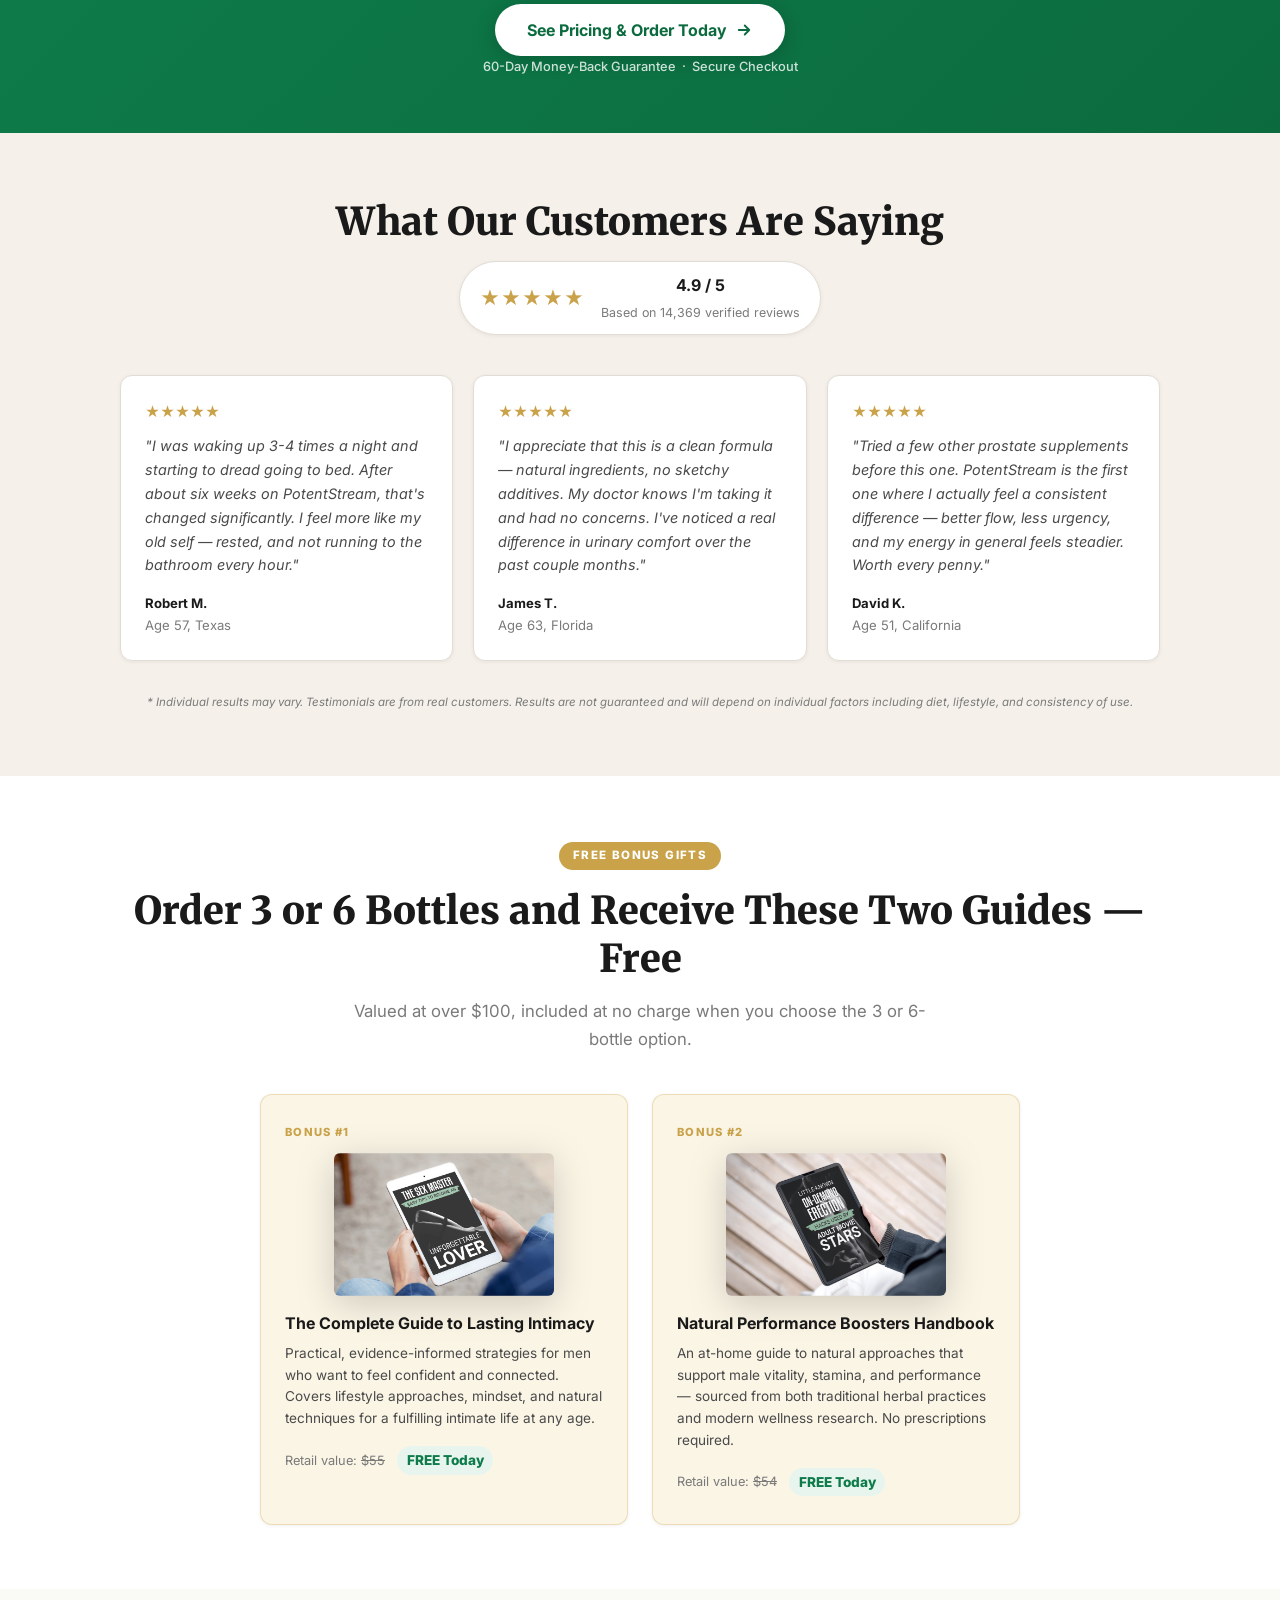
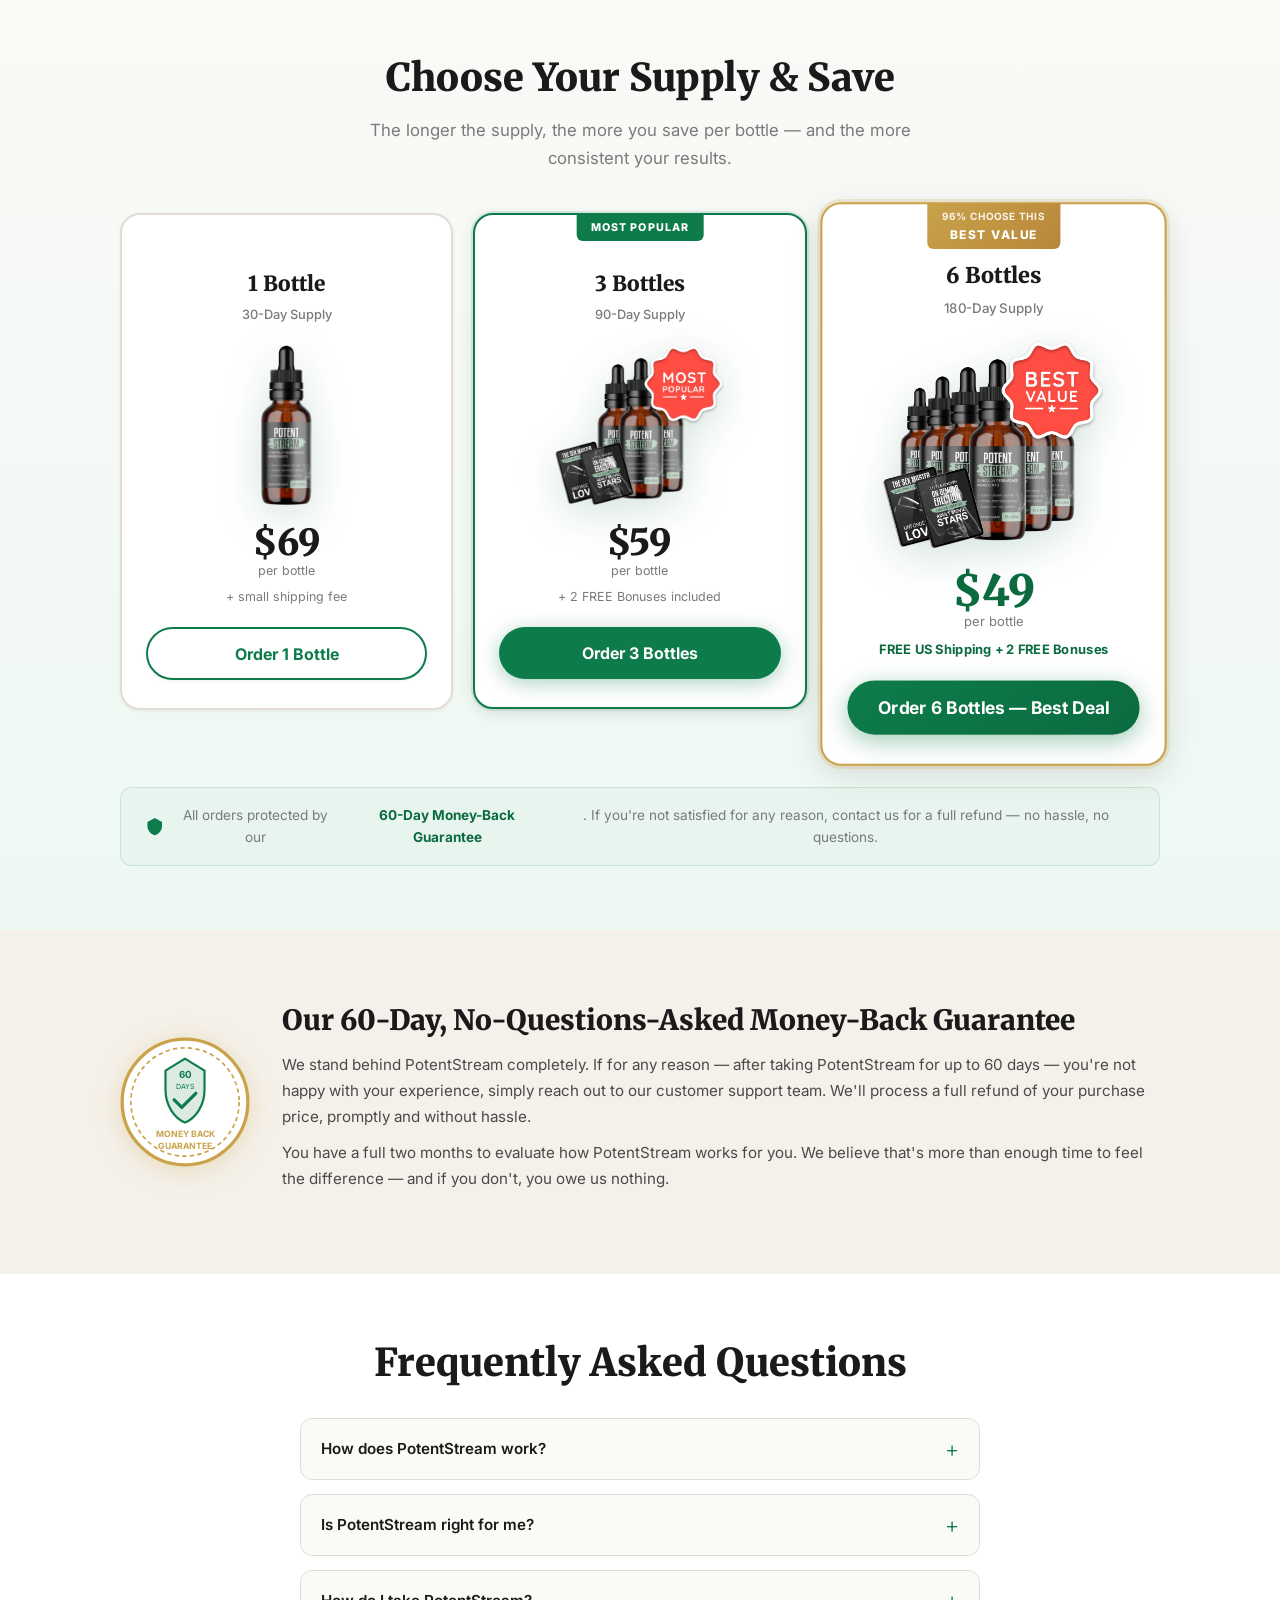
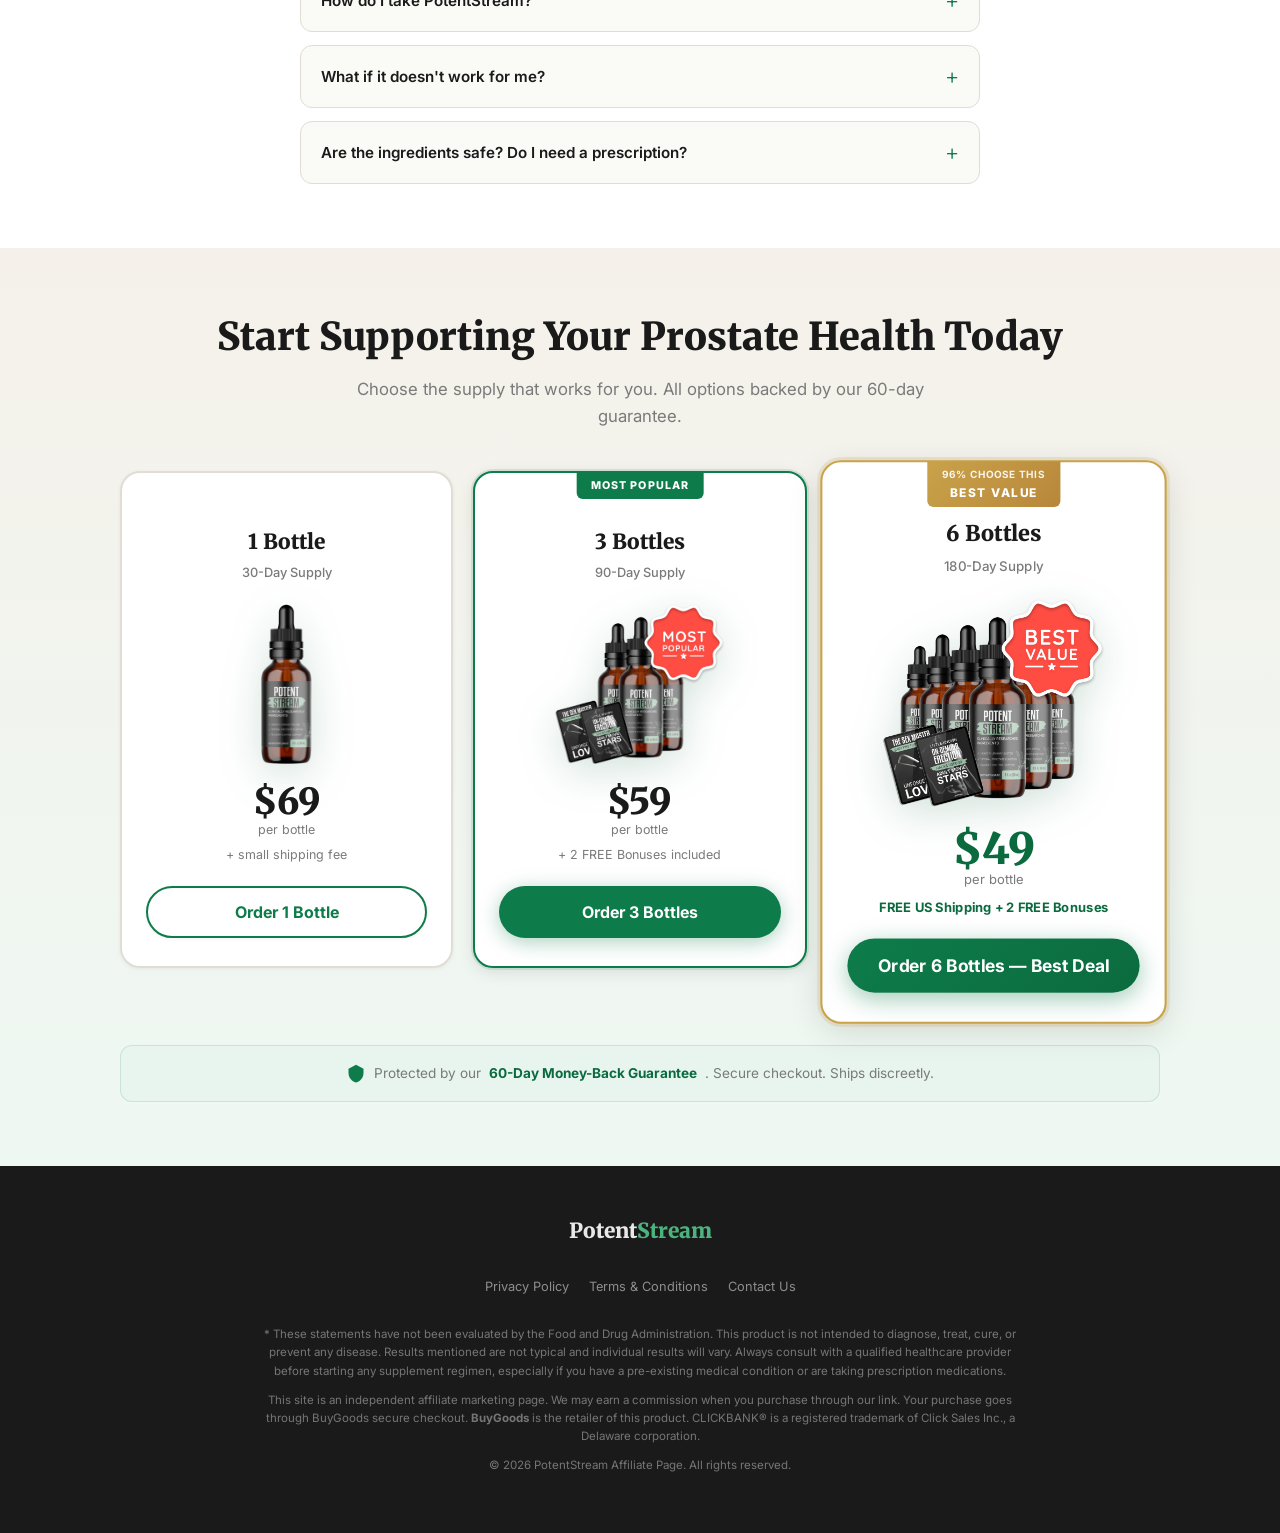
==== commit 5cd5d29f: "feat: install Google Ads tracking (AW-948909355) - Global Site Tag (gtag.js) added to <head> of inde" ====
--- a/index.html
+++ b/index.html
@@ -15,9 +15,19 @@
   <meta name="description" content="PotentStream — A comprehensive blend of 9 natural ingredients formulated to support prostate health and urinary comfort in men over 40." />
   <title>PotentStream | Natural Prostate Support for Men Over 40</title>
 
-  <!-- GTM/GA placeholder -->
-  <!-- <script async src="https://www.googletagmanager.com/gtag/js?id=G-XXXXXXXXXX"></script> -->
-  <!-- GTM snippet goes here -->
+  <!-- Google tag (gtag.js) - Google Ads: AW-948909355 -->
+  <script async src="https://www.googletagmanager.com/gtag/js?id=AW-948909355"></script>
+  <script>
+    window.dataLayer = window.dataLayer || [];
+    function gtag(){dataLayer.push(arguments);}
+    gtag('js', new Date());
+    gtag('config', 'AW-948909355');
+  </script>
+  <!--
+    Conversion labels (used by script.js):
+      CTA Click:  AW-948909355/6W-kCPCGrbAcEKvqvMQD  ← fires on Buy Now click
+      Purchase:   AW-948909355/ppSDCLPcxLAcEKvqvMQD  ← reserved for BuyGoods postback (not used yet)
+  -->
 
   <link rel="preconnect" href="https://fonts.googleapis.com" />
   <link rel="preconnect" href="https://fonts.gstatic.com" crossorigin />
--- a/style.css
+++ b/style.css
@@ -1344,3 +1344,80 @@
 .legal-main em {
   font-style: italic;
 }
+
+/* ============================================================
+   MOBILE FIXES (overrides — must come last)
+   ============================================================ */
+
+/* Defensive: nenhuma imagem ultrapassa o container */
+img {
+  max-width: 100%;
+  height: auto;
+}
+
+/* Fix grid blowout: por padrão, grid items têm min-width: auto
+   (= tamanho do conteúdo), o que faz imagens grandes inflarem o card
+   além da coluna. min-width: 0 força respeitar o grid. */
+.pricing-card,
+.ingredient-card,
+.bonus-card,
+.testimonial-card,
+.step-card,
+.hero-content,
+.hero-visual,
+.steps-grid > *,
+.ingredients-grid > *,
+.testimonials-grid > *,
+.bonuses-grid > *,
+.pricing-grid > * {
+  min-width: 0;
+}
+
+/* Pricing-best sem scale no mobile pra evitar overflow visual */
+@media (max-width: 639px) {
+  .pricing-best,
+  .pricing-best:hover {
+    transform: none !important;
+  }
+  .pricing-best:hover {
+    transform: translateY(-4px) !important;
+  }
+}
+
+/* Header mais compacto no mobile pequeno — esconde badges
+   (já tem trust-bar dedicada logo abaixo do hero) */
+@media (max-width: 540px) {
+  .header-badges {
+    display: none;
+  }
+  .header-inner {
+    padding-block: 0.6rem;
+  }
+  .logo {
+    font-size: 1.5rem;
+  }
+}
+
+/* Hero padding mais respirado em telas muito pequenas */
+@media (max-width: 480px) {
+  .hero {
+    padding-block: 2rem 2.5rem;
+  }
+  .hero-headline {
+    font-size: clamp(1.75rem, 7vw, 2.4rem);
+    line-height: 1.15;
+  }
+}
+
+/* Pricing cards: padding lateral menor em telas pequenas pra dar
+   mais espaço pro conteúdo (botão CTA principalmente) */
+@media (max-width: 400px) {
+  .pricing-card {
+    padding: 1.5rem 1.1rem;
+  }
+  .pricing-card .btn-primary,
+  .pricing-card .btn-secondary {
+    font-size: 0.95rem;
+    padding-inline: 0.5rem;
+  }
+}
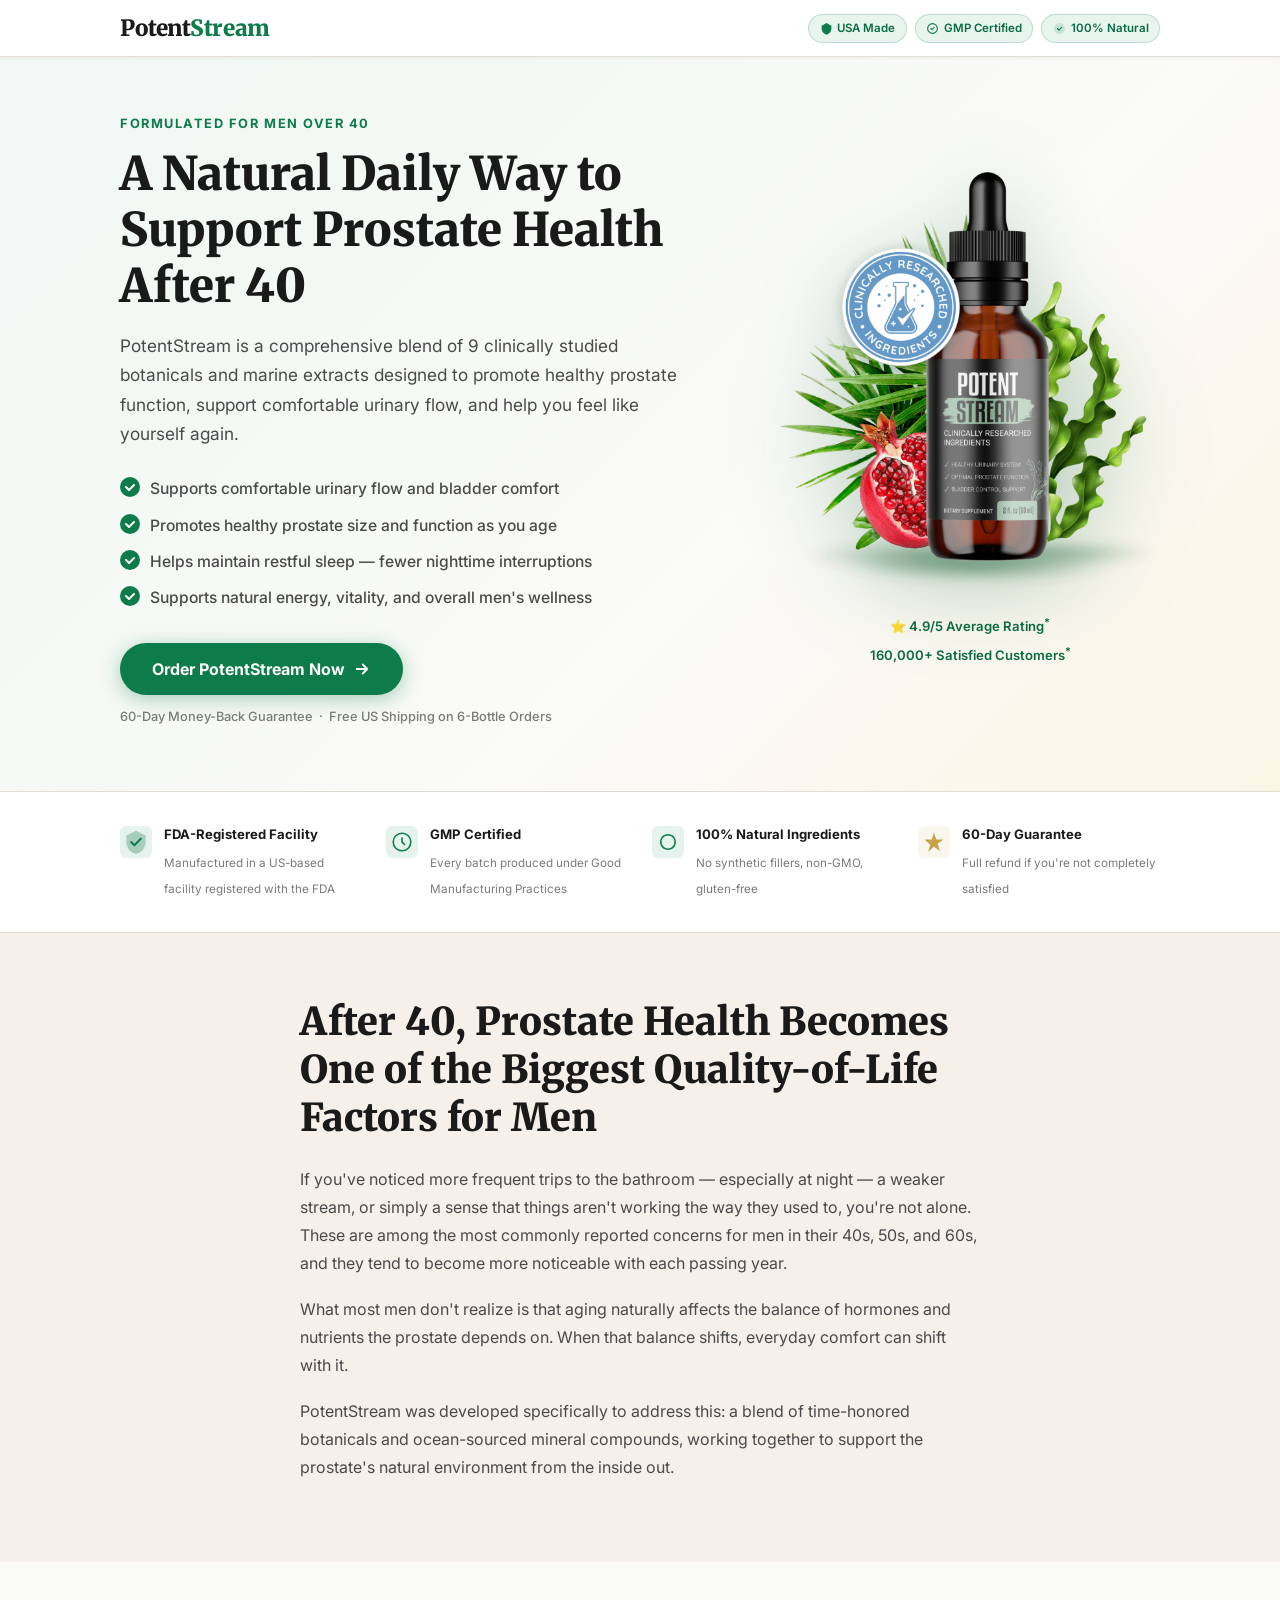
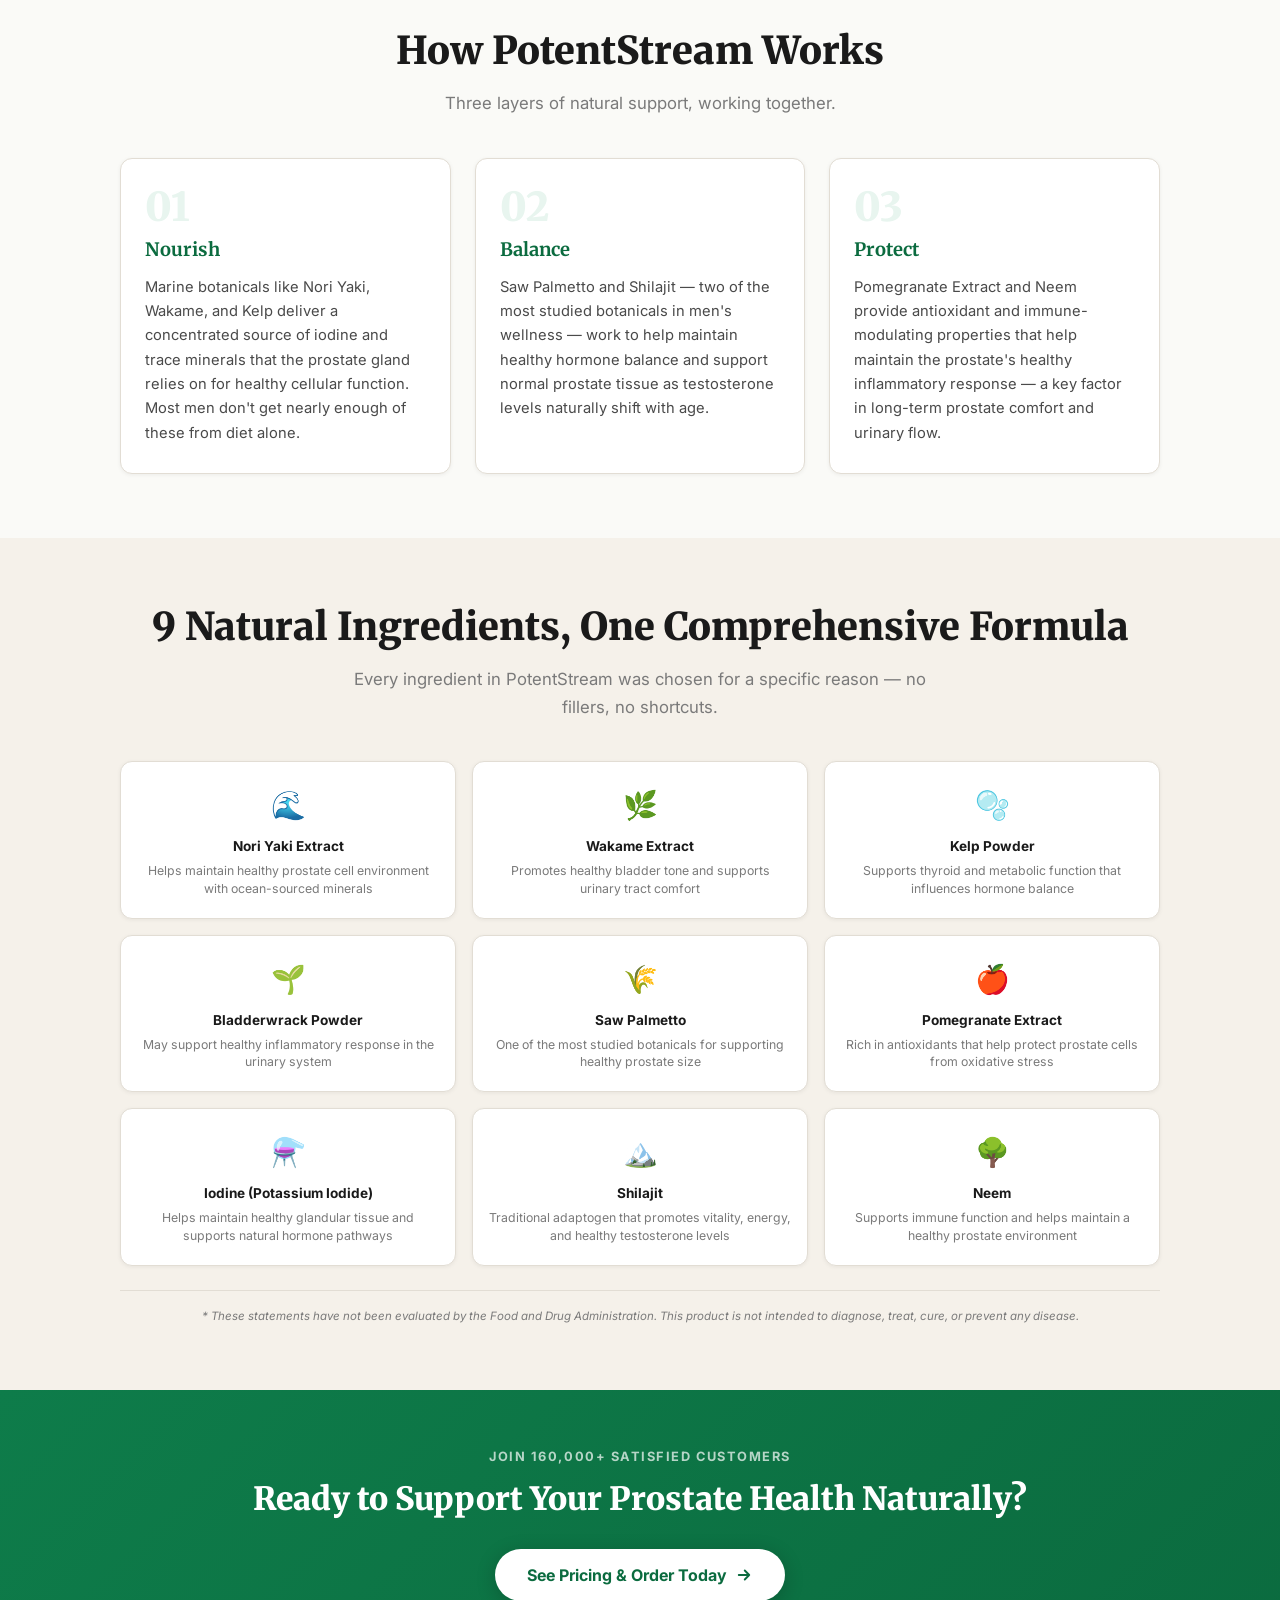
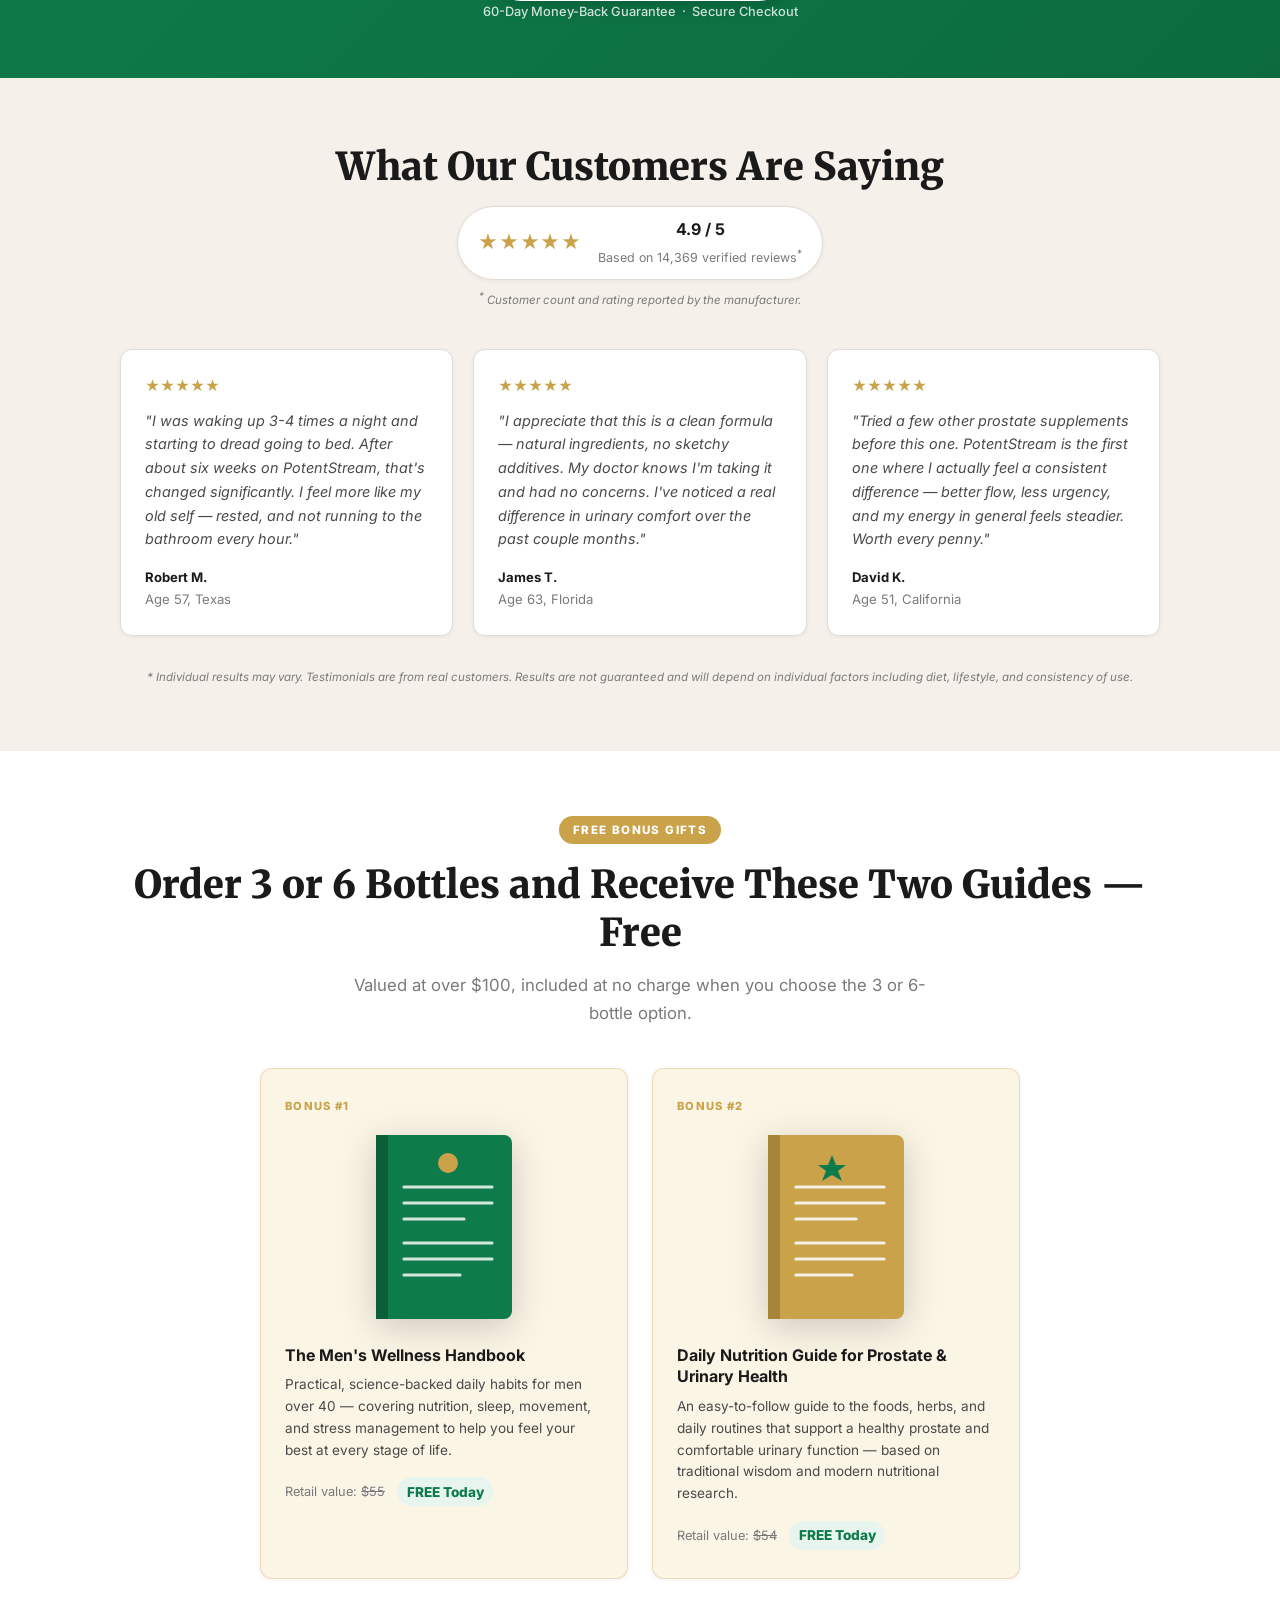
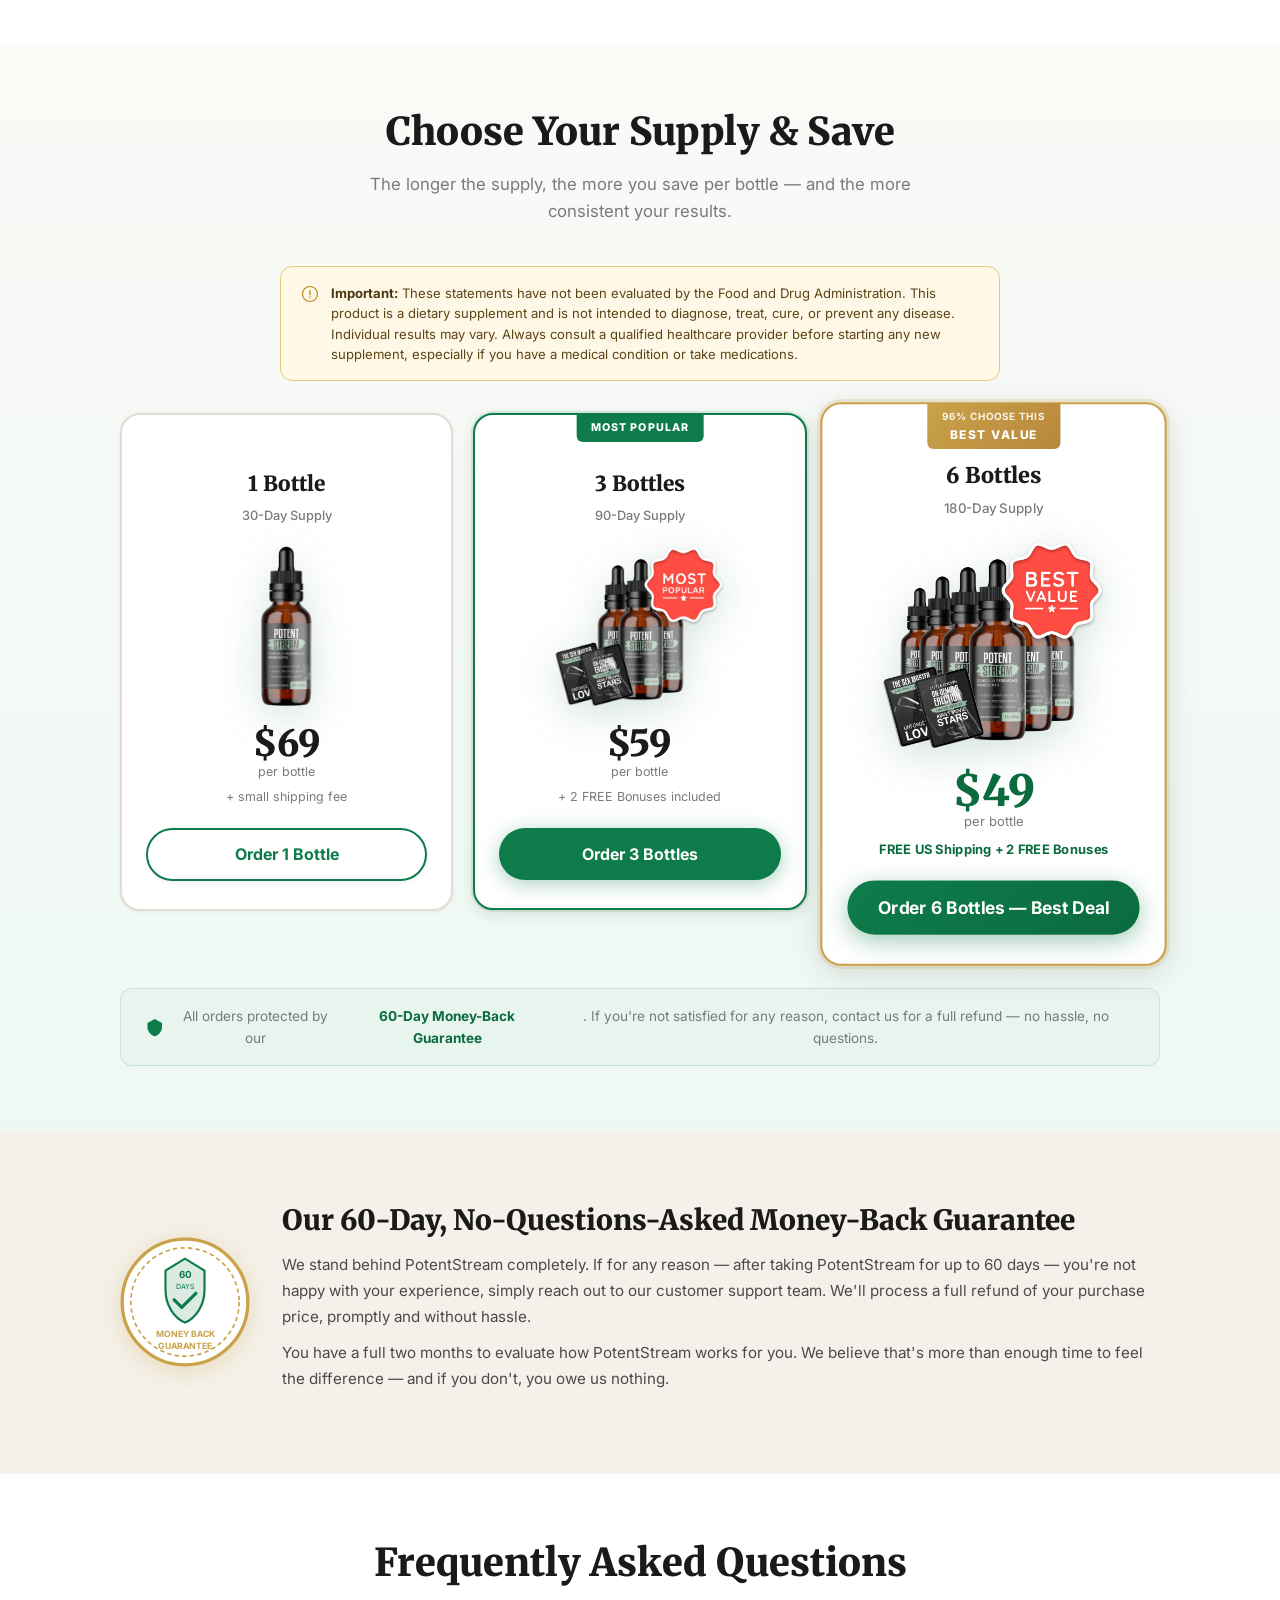
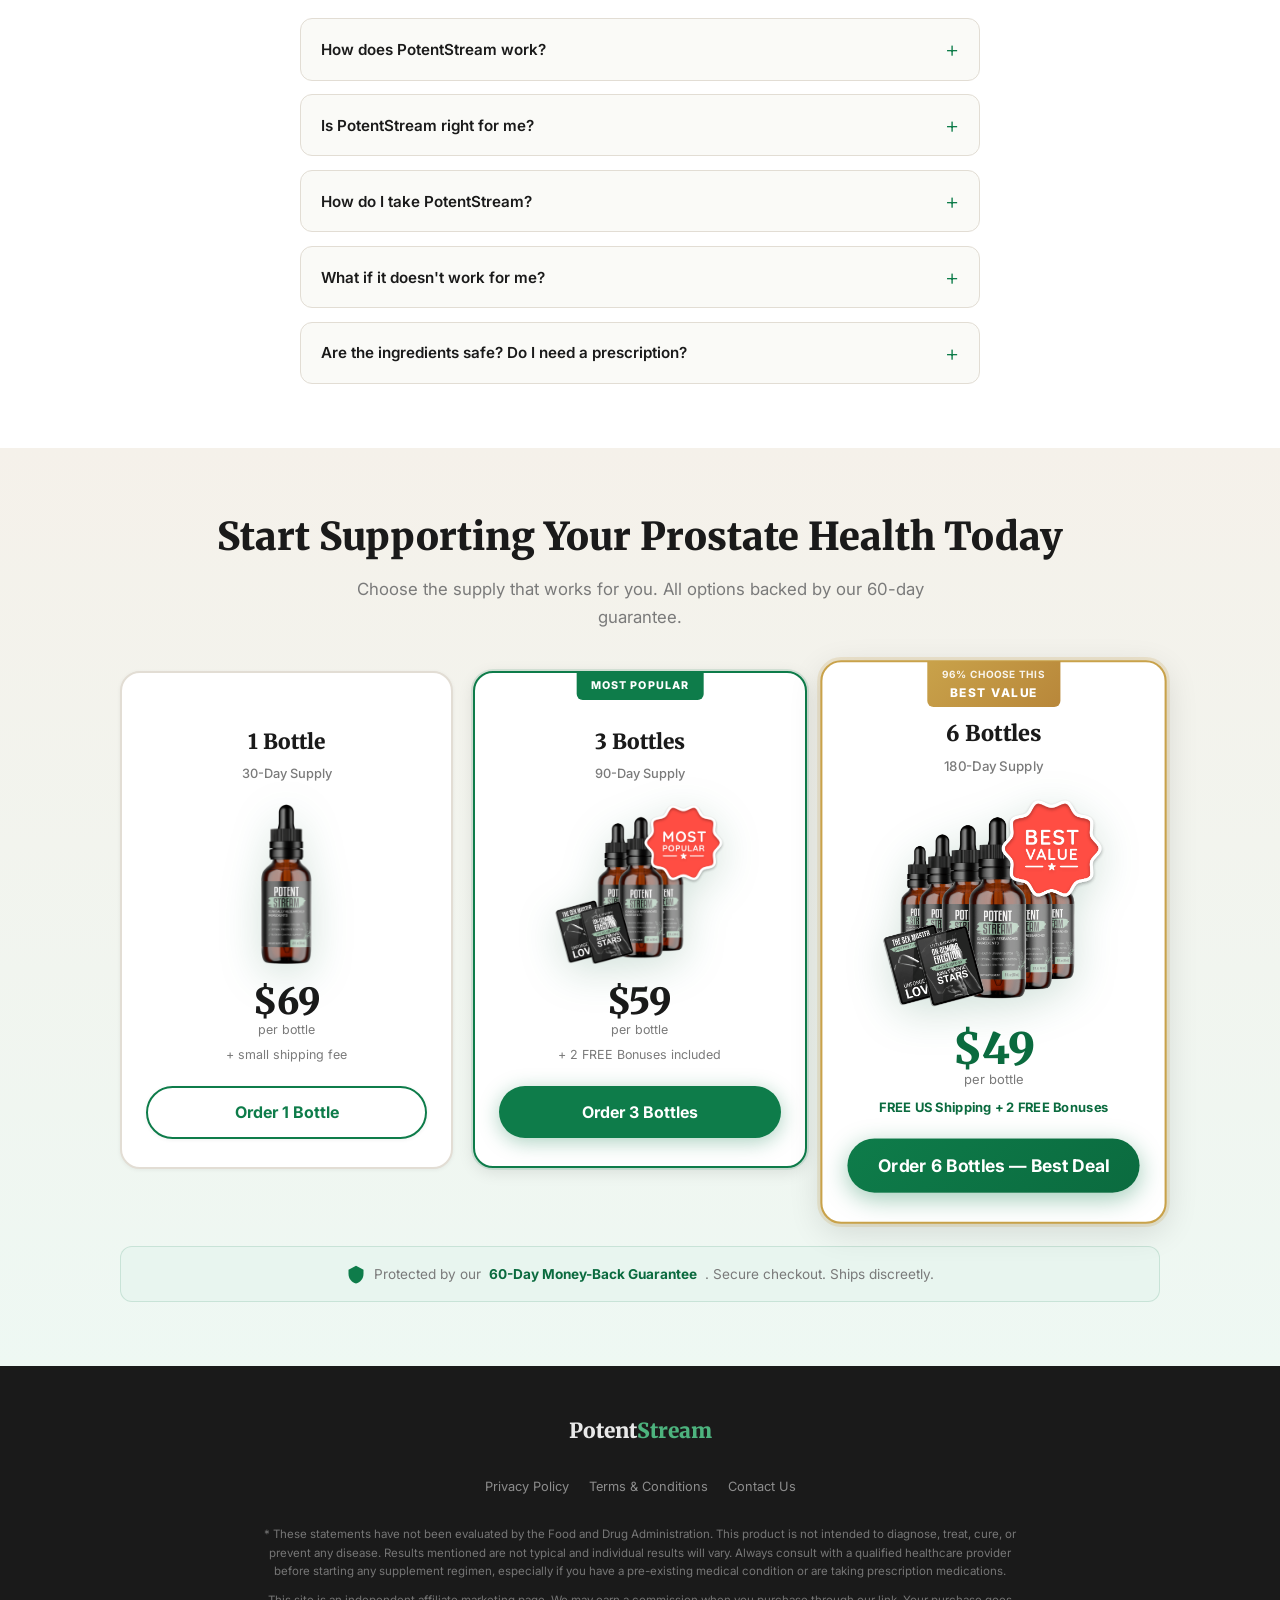
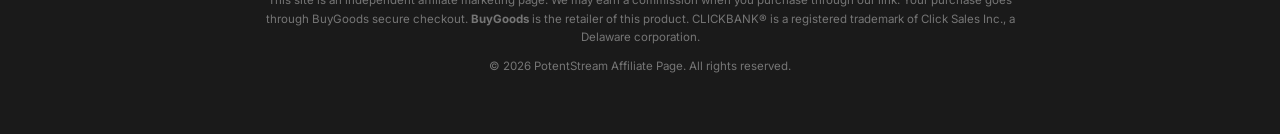
==== commit 7c6c05ff: "fix: Google Ads compliance hardening Removes triggers that could disapprove the campaign under Googl" ====
--- a/index.html
+++ b/index.html
@@ -67,7 +67,7 @@
         <div class="hero-content">
           <p class="hero-eyebrow">Formulated for men over 40</p>
           <h1 id="hero-headline" class="hero-headline">
-            The Natural Way Men Are Supporting Prostate Health &mdash; Without Prescriptions
+            A Natural Daily Way to Support Prostate Health After 40
           </h1>
           <p class="hero-subhead">
             PotentStream is a comprehensive blend of 9 clinically studied botanicals and marine extracts designed to promote healthy prostate function, support comfortable urinary flow, and help you feel like yourself again.
@@ -102,8 +102,8 @@
         <div class="hero-visual" aria-label="PotentStream product bottle">
           <img src="images/tsl-main.png" alt="PotentStream natural prostate support formula bottle" class="bottle-img" loading="eager" width="600" height="700" />
           <div class="hero-trust-strip">
-            <span>&#11088; 4.9/5 Average Rating</span>
-            <span>160,000+ Satisfied Customers</span>
+            <span>&#11088; 4.9/5 Average Rating<sup>*</sup></span>
+            <span>160,000+ Satisfied Customers<sup>*</sup></span>
           </div>
         </div>
       </div>
@@ -276,9 +276,10 @@
             <div class="stars" aria-hidden="true">&#9733;&#9733;&#9733;&#9733;&#9733;</div>
             <div class="review-numbers">
               <strong>4.9 / 5</strong>
-              <span>Based on 14,369 verified reviews</span>
-            </div>
-          </div>
+              <span>Based on 14,369 verified reviews<sup>*</sup></span>
+            </div>
+          </div>
+          <p class="proof-source"><sup>*</sup> Customer count and rating reported by the manufacturer.</p>
         </div>
 
         <div class="testimonials-grid">
@@ -323,9 +324,16 @@
         <div class="bonuses-grid">
           <div class="bonus-card">
             <div class="bonus-number" aria-hidden="true">BONUS #1</div>
-            <img src="images/bonus1.png" alt="The Complete Guide to Lasting Intimacy ebook cover" class="bonus-cover" loading="lazy" />
-            <h3 class="bonus-title">The Complete Guide to Lasting Intimacy</h3>
-            <p class="bonus-desc">Practical, evidence-informed strategies for men who want to feel confident and connected. Covers lifestyle approaches, mindset, and natural techniques for a fulfilling intimate life at any age.</p>
+            <div class="bonus-cover-graphic" aria-hidden="true">
+              <svg viewBox="0 0 80 100" width="100%" height="100%" fill="none">
+                <rect x="6" y="4" width="68" height="92" rx="4" fill="#0E7C4A"/>
+                <rect x="6" y="4" width="6" height="92" fill="#0B5E38"/>
+                <path d="M20 30h44M20 38h44M20 46h30M20 58h44M20 66h44M20 74h28" stroke="#FAFAF7" stroke-width="1.6" stroke-linecap="round" opacity=".85"/>
+                <circle cx="42" cy="18" r="5" fill="#C9A24A"/>
+              </svg>
+            </div>
+            <h3 class="bonus-title">The Men's Wellness Handbook</h3>
+            <p class="bonus-desc">Practical, science-backed daily habits for men over 40 — covering nutrition, sleep, movement, and stress management to help you feel your best at every stage of life.</p>
             <div class="bonus-value">
               <span class="bonus-retail">Retail value: <s>$55</s></span>
               <span class="bonus-free">FREE Today</span>
@@ -333,9 +341,16 @@
           </div>
           <div class="bonus-card">
             <div class="bonus-number" aria-hidden="true">BONUS #2</div>
-            <img src="images/bonus2.png" alt="Natural Performance Boosters Handbook ebook cover" class="bonus-cover" loading="lazy" />
-            <h3 class="bonus-title">Natural Performance Boosters Handbook</h3>
-            <p class="bonus-desc">An at-home guide to natural approaches that support male vitality, stamina, and performance — sourced from both traditional herbal practices and modern wellness research. No prescriptions required.</p>
+            <div class="bonus-cover-graphic" aria-hidden="true">
+              <svg viewBox="0 0 80 100" width="100%" height="100%" fill="none">
+                <rect x="6" y="4" width="68" height="92" rx="4" fill="#C9A24A"/>
+                <rect x="6" y="4" width="6" height="92" fill="#A88438"/>
+                <path d="M20 30h44M20 38h44M20 46h30M20 58h44M20 66h44M20 74h28" stroke="#FAFAF7" stroke-width="1.6" stroke-linecap="round" opacity=".9"/>
+                <path d="M38 14l2 5h5l-4 3 2 5-5-3-5 3 2-5-4-3h5l2-5z" fill="#0E7C4A"/>
+              </svg>
+            </div>
+            <h3 class="bonus-title">Daily Nutrition Guide for Prostate &amp; Urinary Health</h3>
+            <p class="bonus-desc">An easy-to-follow guide to the foods, herbs, and daily routines that support a healthy prostate and comfortable urinary function — based on traditional wisdom and modern nutritional research.</p>
             <div class="bonus-value">
               <span class="bonus-retail">Retail value: <s>$54</s></span>
               <span class="bonus-free">FREE Today</span>
@@ -350,6 +365,16 @@
       <div class="container">
         <h2 id="pricing-heading" class="section-headline text-center">Choose Your Supply &amp; Save</h2>
         <p class="section-subhead text-center">The longer the supply, the more you save per bottle — and the more consistent your results.</p>
+
+        <div class="fda-disclaimer" role="note">
+          <svg width="18" height="18" viewBox="0 0 24 24" fill="none" aria-hidden="true">
+            <circle cx="12" cy="12" r="10" stroke="currentColor" stroke-width="1.6"/>
+            <path d="M12 8v5M12 16h.01" stroke="currentColor" stroke-width="1.8" stroke-linecap="round"/>
+          </svg>
+          <p>
+            <strong>Important:</strong> These statements have not been evaluated by the Food and Drug Administration. This product is a dietary supplement and is not intended to diagnose, treat, cure, or prevent any disease. Individual results may vary. Always consult a qualified healthcare provider before starting any new supplement, especially if you have a medical condition or take medications.
+          </p>
+        </div>
 
         <div class="pricing-grid">
 
--- a/style.css
+++ b/style.css
@@ -754,9 +754,10 @@
   margin-bottom: 0.75rem;
 }
 
-.bonus-cover {
+.bonus-cover,
+.bonus-cover-graphic {
   width: 100%;
-  max-width: 220px;
+  max-width: 160px;
   height: auto;
   display: block;
   margin: 0 auto 1.1rem;
@@ -765,7 +766,20 @@
   transition: transform 0.3s ease;
 }
 
-.bonus-card:hover .bonus-cover {
+.bonus-cover-graphic {
+  aspect-ratio: 4 / 5;
+  overflow: hidden;
+  background: transparent;
+}
+
+.bonus-cover-graphic svg {
+  display: block;
+  width: 100%;
+  height: 100%;
+}
+
+.bonus-card:hover .bonus-cover,
+.bonus-card:hover .bonus-cover-graphic {
   transform: scale(1.04) rotate(-1deg);
 }
 
@@ -1343,6 +1357,50 @@
 
 .legal-main em {
   font-style: italic;
+}
+
+/* ============================================================
+   SOCIAL PROOF SOURCE NOTE
+   ============================================================ */
+.proof-source {
+  font-size: 0.72rem;
+  color: var(--color-text-muted);
+  text-align: center;
+  margin-top: 0.5rem;
+  font-style: italic;
+}
+
+/* ============================================================
+   FDA DISCLAIMER (visible above pricing)
+   ============================================================ */
+.fda-disclaimer {
+  display: flex;
+  gap: 0.75rem;
+  align-items: flex-start;
+  max-width: 720px;
+  margin: 0 auto 2rem;
+  padding: 1rem 1.25rem;
+  background: #FFF8E7;
+  border: 1px solid #E5C97A;
+  border-radius: var(--radius-md);
+  color: #5C4416;
+}
+
+.fda-disclaimer svg {
+  flex-shrink: 0;
+  margin-top: 2px;
+  color: #B88A1C;
+}
+
+.fda-disclaimer p {
+  font-size: 0.82rem;
+  line-height: 1.55;
+  color: #5C4416;
+  margin: 0;
+}
+
+.fda-disclaimer strong {
+  color: #4A3712;
 }
 
 /* ============================================================
